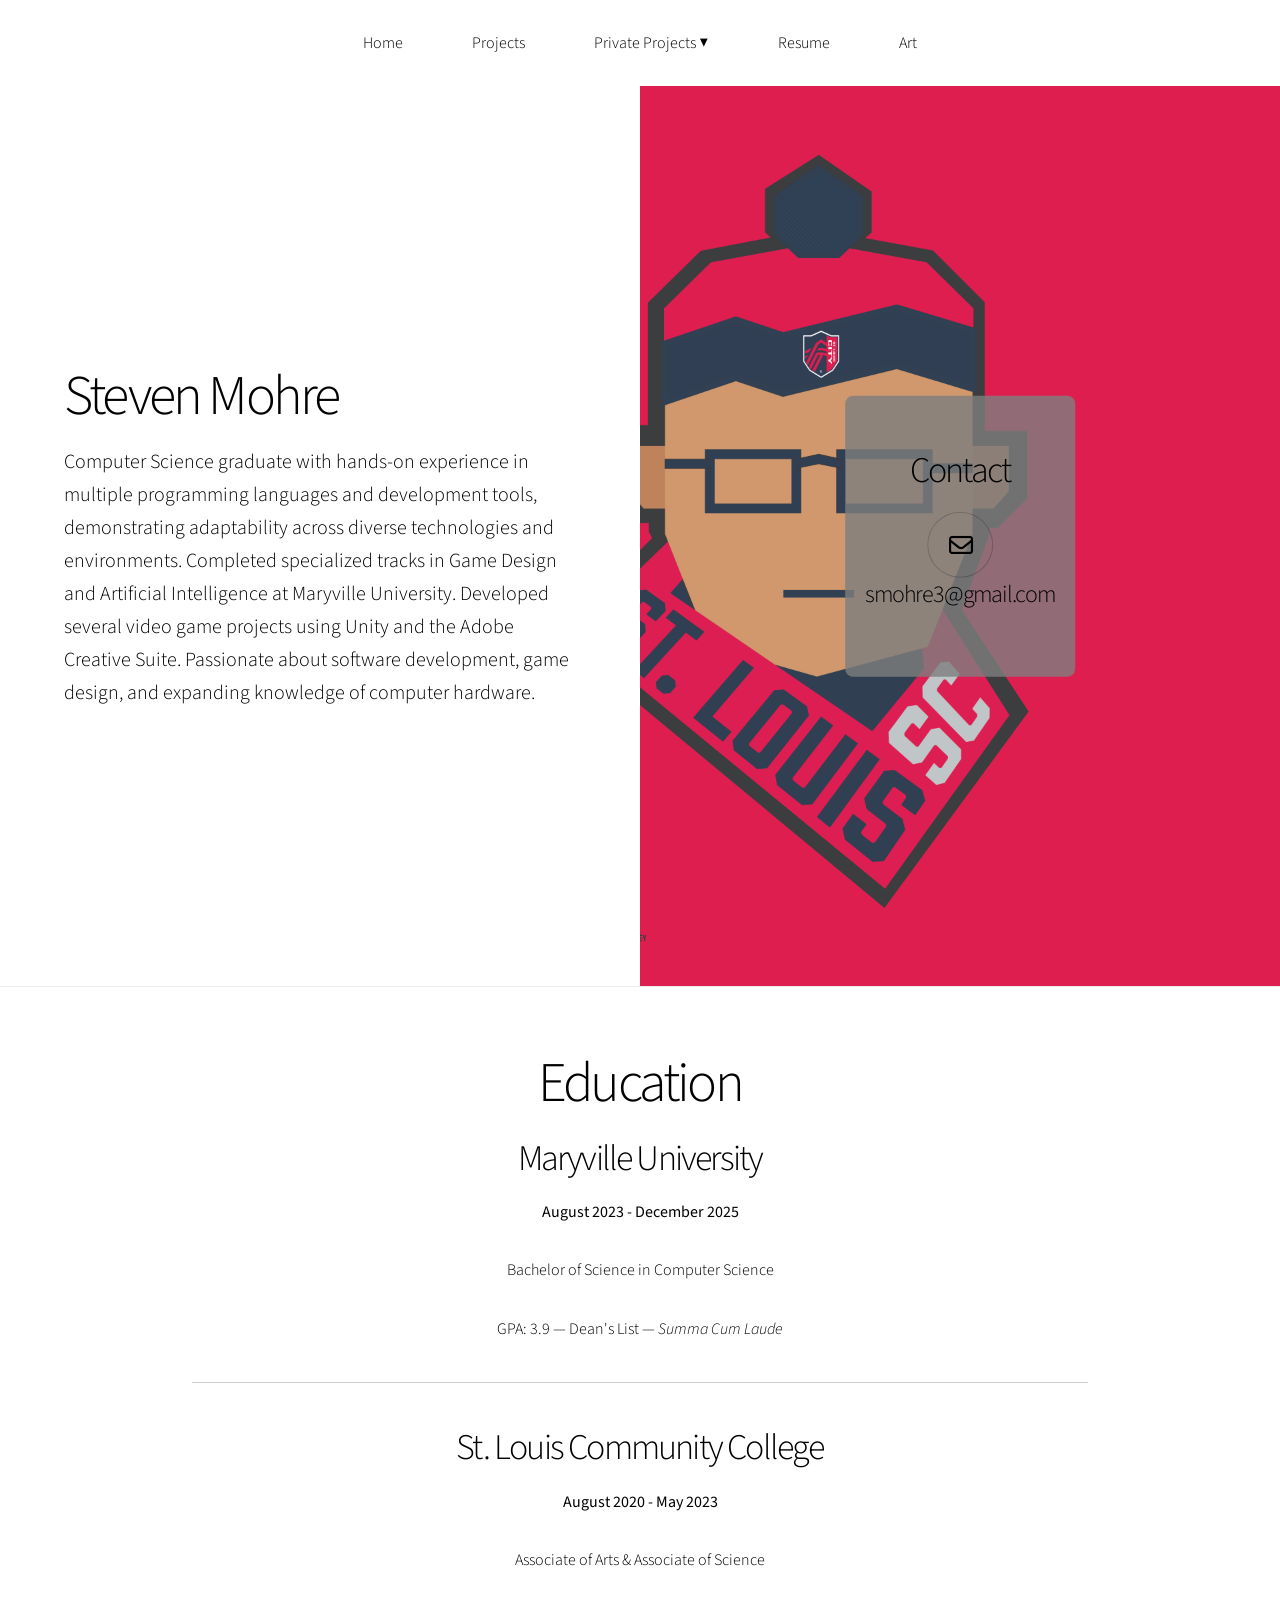
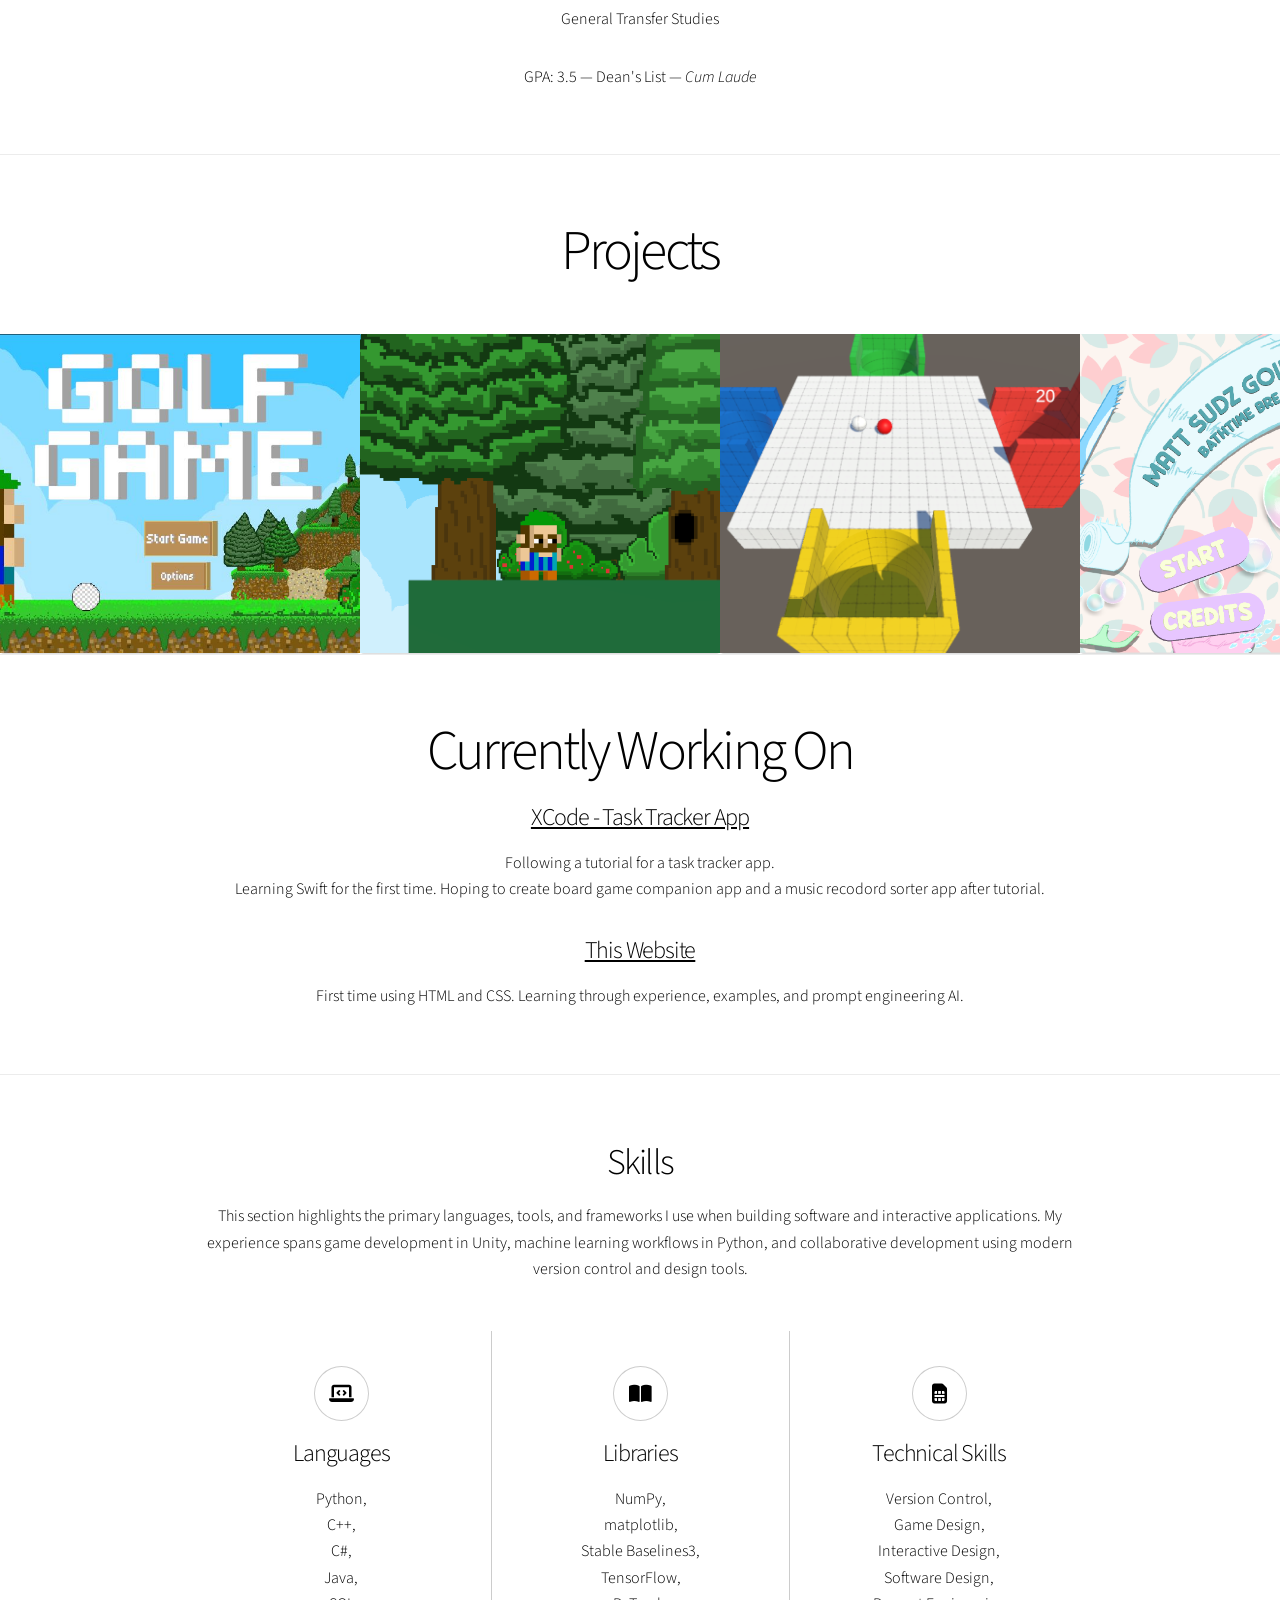
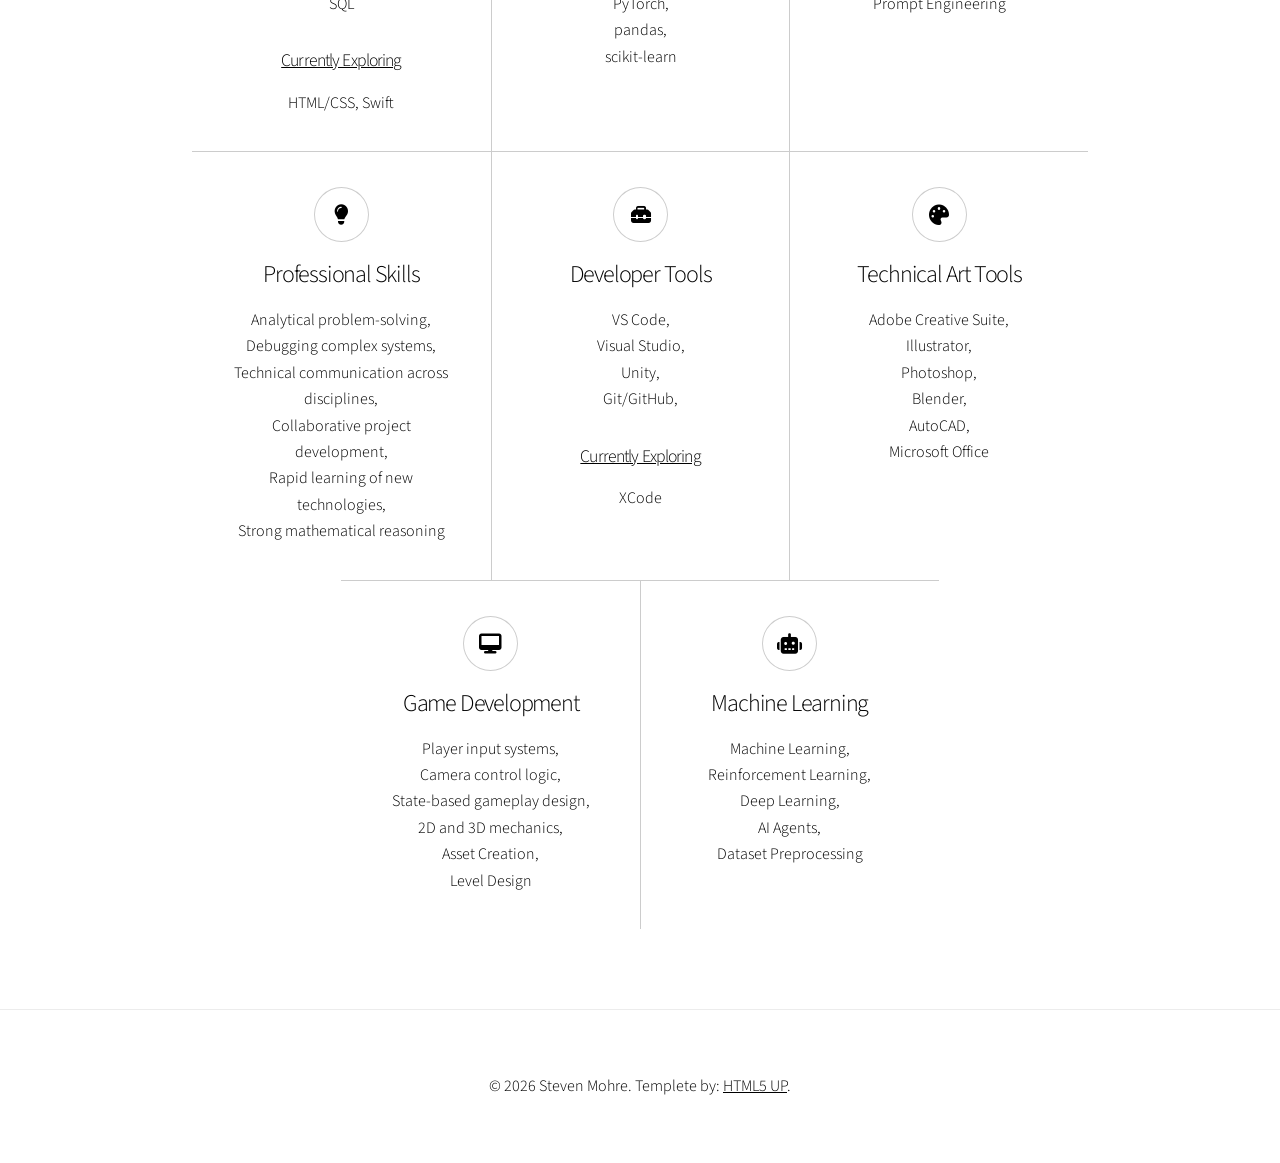
==== index.html @ 4015d308 "Website V0.9 First commit of the website. Additional things to be added before full deployment." ====
<!DOCTYPE HTML>
<!--
	Story by HTML5 UP
	html5up.net | @ajlkn
	Free for personal and commercial use under the CCA 3.0 license (html5up.net/license)
-->
<html>
	<head>
		<title>Steven Portfolio</title>
		<meta charset="utf-8" />
		<meta name="viewport" content="width=device-width, initial-scale=1, user-scalable=no" />
		<link rel="stylesheet" href="assets/css/main.css" />
		<noscript><link rel="stylesheet" href="assets/css/noscript.css" /></noscript>
        <link rel="stylesheet" href="https://cdnjs.cloudflare.com/ajax/libs/font-awesome/6.5.0/css/all.min.css">
	</head>
	
	<header class="nav-container">

		<a class="nav-button" href="index.html">Home</a>

		<a class="nav-button" href="#Projects">Projects</a>

		<div class="dropdown">
			<a class="nav-button dropbtn">Private Projects ▼</a>

			<div class="dropdown-content">
				<a href="discord_bot.html">Discord Bot</a>
				<a href="ai_sorting.html">AI Sorting Game</a>
			</div>
		</div>

		<a class="nav-button" href="resume.html">Resume</a>

		<a class="nav-button" href="art.html">Art</a>

	</header>
		
	<body class="is-preload">
		<!-- Wrapper -->
			<div id="wrapper" class="divided">

				<!-- One -->
					<section class="banner style1 orient-left content-align-left image-position-right fullscreen onload-image-fade-in onload-content-fade-right">
						<div class="content">
							<h1>Steven Mohre</h1>
							<p class="major">Computer Science graduate with hands-on experience in multiple programming languages and development tools, demonstrating adaptability across diverse technologies and environments. Completed specialized tracks in Game Design and Artificial Intelligence at Maryville University. Developed several video game projects using Unity and the Adobe Creative Suite. Passionate about software development, game design, and expanding knowledge of computer hardware.</p>
						</div>
						<div class="image">
							<img src="images/gallery/art/Self_Portrait.jpg" alt="" />
                            <div class="image-text">
							    <h2>Contact</h2>
                                <h3>
                                    <a href="mailto:smohre3@gmail.com" class="icon style2 fa-envelope"><br>smohre3@gmail.com</a>
                                </h3>
                                
						    </div>
						</div>
					</section>

					<!-- Five -->
					<section class="wrapper style1 align-center">
						<div class="inner">
							<h1>Education</h1>

							<div class="school">
								<h2>Maryville University</h2>
								<p><strong>August 2023 - December 2025</strong></p>
								<p>Bachelor of Science in Computer Science</p>
								<p>GPA: 3.9 — Dean's List — <em>Summa Cum Laude</em></p>
							</div>

							<hr>

							<div class="school">
								<h2>St. Louis Community College</h2>
								<p><strong>August 2020 - May 2023</strong></p>
								<p>Associate of Arts & Associate of Science</p>
								<p>General Transfer Studies</p>
								<p>GPA: 3.5 — Dean's List — <em>Cum Laude</em></p>
							</div>
						</div>
					</section>
					<section class="wrapper style1 align-center" id="Projects">
						<!-- Gallery -->
						<div class="wrapper style1 align-center">
							<div class="inner">
								<h1>Projects</h1>
							</div>
						</div>
						<div class="gallery style2 medium lightbox onscroll-fade-in">
							<article>
								<a href="images/gallery/thumbs/Golf_Game_Title.jpg" class="image">
									<img src="images/gallery/thumbs/Golf_Game_Title.jpg" alt="" />
								</a>
								<div class="caption">
									<h3>Unity Golf Game</h3>
									<p>A physics based golf game with platforming mechanics created using Unity, Adobe Photoshop, C#, and Visual Studio Code.</p>
									<ul class="actions fixed">
										<li><a href="https://smore1.itch.io/golf-game" class="button small">Play Game</a></li>
									</ul>
								</div>
							</article>
							<article>
								<a href="images/gallery/fulls/2D3D_Basic.png" class="image">
									<img src="images/gallery/thumbs/2D3D_Basic.png" alt="" />
								</a>
								<div class="caption">
									<h3>Unity 2D/3D Game</h3>
									<p>A coin collecting platformer with a dimensional shift mechanic (similar to Paper Mario) created using Unity, Adobe Photoshop, C#, and Visual Studio Code.</p>
									<ul class="actions fixed">
										<li><a href="https://smore1.itch.io/2d3d" class="button small">Play Game</a></li>
									</ul>
								</div>
							</article>
							<article>
								<a href="images/gallery/fulls/Capstone_01.png" class="image">
									<img src="images/gallery/thumbs/Capstone_01.png" alt="" />
								</a>
								<div class="caption">
									<h3>
										Unity Ball Sorting Game<br>
										Private
									</h3>
									<p>A ball sorting game with a trained AI to sort the balls into the correct bins. Created using Unity, C#, Visual Sudio Code, and MLAgents.</p>
									<ul class="actions fixed">
										<li><a href="ai_sorting.html" class="button small">More Info</a></li>
									</ul>
								</div>
							</article>
							<article>
								<a href="images/gallery/fulls/Game_Jam.png" class="image">
									<img src="images/gallery/thumbs/Game_Jam.png" alt="" />
								</a>
								<div class="caption">
									<h3>Game Jam Auto-Runner</h3>
									<p>Worked with a colligial team to create a game for the MGDC GGJ. Worked with the engineering team to create the menuing and some of the gameplay mechanics code.</p>
									<ul class="actions fixed">
										<li><a href="https://soobly.itch.io/matt-sudz-goin-ham-bathtime-breakout" class="button small">Play Game</a></li>
									</ul>
								</div>
							</article>
							<article>
								<a href="images/gallery/fulls/Office_Defense.png" class="image">
									<img src="images/gallery/thumbs/Office_Defense.png" alt="" />
								</a>
								<div class="caption">
									<h3>Unity Space Invaders Game</h3>
									<p>Worked with a colligial group to create a game for a project management course. Coded the menuing as well as the enemy movement.</p>
									<ul class="actions fixed">
										<li><a href="https://smore1.itch.io/office-defence" class="button small">Play Game</a></li>
									</ul>
								</div>
							</article>
							<article>
								<a href="images/gallery/art/Worlde_Bot_2.png" class="image">
									<img src="images/gallery/art/Worlde_Bot_2.png" alt="" />
								</a>
								<div class="caption">
									<h3>
										Discord Bot<br>
										Private
									</h3>
									<p>Built a multi-command Discord bot using Python and discord.py with automated utilities, moderation features, custom games, and interactive server functionality.</p>
									<ul class="actions fixed">
										<li><a href="discord_bot.html" class="button small">More Info</a></li>
									</ul>
								</div>
							</article>
						</div>
					</section>
					<section class="wrapper style1 align-center">
						<div class="inner">
								<h1>Currently Working On</h1>
								<h3><u>XCode - Task Tracker App</u></h3>
								<p>
								Following a tutorial for a task tracker app.<br>
								Learning Swift for the first time. Hoping to create board game companion app and a music recodord sorter app after tutorial.
								</p>
								<h3><u>This Website</u></h3>
								<p>First time using HTML and CSS. Learning through experience, examples, and prompt engineering AI.</p>
							</div>
					</section>


				<!-- Six -->
					<section class="wrapper style1 align-center">
						<div class="inner">
							<h2>Skills</h2>
							<p>This section highlights the primary languages, tools, and frameworks I use when building software and interactive applications. My experience spans game development in Unity, machine learning workflows in Python, and collaborative development using modern version control and design tools.</p>
							<div class="items style1 medium onscroll-fade-in">
								<section>
									<span class="icon solid style2 major fa-laptop-code"></span>
									<h3>Languages</h3>
									<p>
										Python,<br>
										C++,<br>
										C#,<br>
										Java,<br>
										SQL
									</p>
									<h4><u>Currently Exploring</u></h4>
									<p>HTML/CSS, Swift</p>
								</section>
																<section>
									<span class="icon solid style2 major fa-book-open"></span>
									<h3>Libraries</h3>
									<p>
										NumPy,<br>
										matplotlib,<br>
										Stable Baselines3,<br>
										TensorFlow,<br>
										PyTorch,<br>
										pandas,<br>
										scikit-learn
									</p>
								</section>
								<section>
									<span class="icon solid style2 major fa-sim-card"></span>
									<h3>Technical Skills</h3>
									<p>
										Version Control,<br>
										Game Design,<br>
										Interactive Design,<br>
										Software Design,<br>
										Prompt Engineering
									</p>
								</section>
								<section>
									<span class="icon solid style2 major fa-lightbulb"></span>
									<h3>Professional Skills</h3>
									<p>
										Analytical problem-solving,<br>
										Debugging complex systems,<br>
										Technical communication across disciplines,<br>
										Collaborative project development,<br>
										Rapid learning of new technologies,<br>
										Strong mathematical reasoning
									</p>
								</section>
								<section>
									<span class="icon solid style2 major fa-toolbox"></span>
									<h3>Developer Tools</h3>
									<p>
										VS Code,<br>
										Visual Studio,<br>
										Unity,<br>
										Git/GitHub,<br>
									</p>
									<h4><u>Currently Exploring</u></h4>
									<p>XCode</p>
								</section>
								<section>
									<span class="icon solid style2 major fa-palette"></span>
									<h3>Technical Art Tools</h3>
									<p>
										Adobe Creative Suite,<br>
										Illustrator,<br>
										Photoshop,<br>
										Blender,<br>
										AutoCAD,<br>
										Microsoft Office
									</p>
								</section>
								<section>
									<span class="icon solid style2 major fa-desktop"></span>
									<h3>Game Development</h3>
									<p>
										Player input systems,<br>
										Camera control logic,<br>
										State-based gameplay design,<br>
										2D and 3D mechanics,<br>
										Asset Creation, <br>
										Level Design
									</p>
								</section>
								<section>
									<span class="icon solid style2 major fa-robot"></span>
									<h3>Machine Learning</h3>
									<p>
										Machine Learning,<br>
										Reinforcement Learning,<br>
										Deep Learning,<br>
										AI Agents,<br>
										Dataset Preprocessing
									</p>
								</section>
							</div>
						</div>
					</section>

				<!-- Footer -->
					<footer class="wrapper style1 align-center">
						<div class="inner">
							<p>&copy; 2026 Steven Mohre. Templete by: <a href="https://html5up.net">HTML5 UP</a>.</p>
						</div>
					</footer>

			</div>

		<!-- Scripts -->
			<script src="assets/js/jquery.min.js"></script>
			<script src="assets/js/jquery.scrollex.min.js"></script>
			<script src="assets/js/jquery.scrolly.min.js"></script>
			<script src="assets/js/browser.min.js"></script>
			<script src="assets/js/breakpoints.min.js"></script>
			<script src="assets/js/util.js"></script>
			<script src="assets/js/main.js"></script>

	</body>
</html>
---- assets/css/main.css ----
@import url(fontawesome-all.min.css);
@import url("https://fonts.googleapis.com/css?family=Source+Sans+Pro:300,300i,400,400i");

/*
	Story by HTML5 UP
	html5up.net | @ajlkn
	Free for personal and commercial use under the CCA 3.0 license (html5up.net/license)
*/

html, body, div, span, applet, object,
iframe, h1, h2, h3, h4, h5, h6, p, blockquote,
pre, a, abbr, acronym, address, big, cite,
code, del, dfn, em, img, ins, kbd, q, s, samp,
small, strike, strong, sub, sup, tt, var, b,
u, i, center, dl, dt, dd, ol, ul, li, fieldset,
form, label, legend, table, caption, tbody,
tfoot, thead, tr, th, td, article, aside,
canvas, details, embed, figure, figcaption,
footer, header, hgroup, menu, nav, output, ruby,
section, summary, time, mark, audio, video {
	margin: 0;
	padding: 0;
	border: 0;
	font-size: 100%;
	font: inherit;
	vertical-align: baseline;}

article, aside, details, figcaption, figure,
footer, header, hgroup, menu, nav, section {
	display: block;}

body {
	line-height: 1;
}

ol, ul {
	list-style: none;
}

blockquote, q {
	quotes: none;
}

	blockquote:before, blockquote:after, q:before, q:after {
		content: '';
		content: none;
	}

table {
	border-collapse: collapse;
	border-spacing: 0;
}

body {
	-webkit-text-size-adjust: none;
}

mark {
	background-color: transparent;
	color: inherit;
}

input::-moz-focus-inner {
	border: 0;
	padding: 0;
}

input, select, textarea {
	-moz-appearance: none;
	-webkit-appearance: none;
	-ms-appearance: none;
	appearance: none;
}

/* Basic */

	@-ms-viewport {
		width: device-width;
	}

	body {
		-ms-overflow-style: scrollbar;
	}

	@media screen and (max-width: 480px) {

		html, body {
			min-width: 320px;
		}

	}

	html {
		box-sizing: border-box;
	}

	*, *:before, *:after {
		box-sizing: inherit;
	}

	body {
		background: #ffffff;
	}

		body.is-preload *, body.is-preload *:before, body.is-preload *:after {
			-moz-animation: none !important;
			-webkit-animation: none !important;
			-ms-animation: none !important;
			animation: none !important;
			-moz-transition: none !important;
			-webkit-transition: none !important;
			-ms-transition: none !important;
			transition: none !important;
		}

/* Type */

	html {
		font-size: 18pt;
	}

		@media screen and (max-width: 1680px) {

			html {
				font-size: 14pt;
			}

		}

		@media screen and (max-width: 1280px) {

			html {
				font-size: 12pt;
			}

		}

		@media screen and (max-width: 736px) {

			html {
				font-size: 11pt;
			}

		}

		@media screen and (max-width: 360px) {

			html {
				font-size: 10pt;
			}

		}

	body {
		background-color: #ffffff;
		color: #000000;
	}

	body, input, select, textarea {
		font-family: "Source Sans Pro", Helvetica, sans-serif;
		font-size: 1rem;
		font-weight: 300;
		line-height: 1.65;
	}

	a {
		-moz-transition: color 0.2s ease-in-out;
		-webkit-transition: color 0.2s ease-in-out;
		-ms-transition: color 0.2s ease-in-out;
		transition: color 0.2s ease-in-out;
		text-decoration: underline;
	}

		a:hover {
			text-decoration: none;
		}

	strong, b {
		font-weight: 400;
	}

	em, i {
		font-style: italic;
	}

	p {
		margin: 0 0 2rem 0;
	}

		p.major {
			font-size: 1.25rem;
		}

	h1, h2, h3, h4, h5, h6 {
		font-weight: 300;
		line-height: 1.375;
		letter-spacing: -0.05em;
		margin: 0 0 1rem 0;
	}

		h1 a, h2 a, h3 a, h4 a, h5 a, h6 a {
			color: inherit;
			text-decoration: none;
		}

	h1 {
		font-size: 3.5rem;
		line-height: 1.2;
	}

	h2 {
		font-size: 2.25rem;
	}

	h3 {
		font-size: 1.5rem;
	}

	h4 {
		font-size: 1.1rem;
	}

	h5 {
		font-size: 0.9rem;
	}

	h6 {
		font-size: 0.7rem;
	}

	sub {
		font-size: 0.8rem;
		position: relative;
		top: 0.5rem;
	}

	sup {
		font-size: 0.8rem;
		position: relative;
		top: -0.5rem;
	}

	blockquote {
		border-left: solid 4px;
		font-style: italic;
		margin: 0 0 2rem 0;
		padding: 0.5rem 0 0.5rem 2rem;
	}

	code {
		border-radius: 4px;
		font-family: "Courier New", monospace;
		font-size: 0.9em;
		margin: 0 0.25rem;
		padding: 0.25rem 0.325rem;
	}

	pre {
		-webkit-overflow-scrolling: touch;
		font-family: "Courier New", monospace;
		font-size: 0.9em;
		margin: 0 0 2rem 0;
	}

		pre code {
			display: block;
			line-height: 1.5;
			padding: 0.75rem 1rem;
			overflow-x: auto;
		}

	hr {
		border: 0;
		border-bottom: solid 1px;
		margin: 2.5rem 0;
	}

		hr.major {
			margin: 3.5rem 0;
		}

	.align-left {
		text-align: left;
	}

	.align-center {
		text-align: center;
	}

	.align-right {
		text-align: right;
	}

	@media screen and (max-width: 736px) {

		p.major {
			font-size: 1.1rem;
		}

		h1 {
			font-size: 2.5rem;
		}

		h2 {
			font-size: 2rem;
		}

		h3 {
			font-size: 1.25rem;
		}

		h4 {
			font-size: 1rem;
		}

	}

	input, select, textarea {
		color: #000000;
	}

	a {
		color: #000000;
	}

		a:hover {
			color: #47D3E5;
		}

	strong, b {
		color: #000000;
	}

	h1, h2, h3, h4, h5, h6 {
		color: #000000;
	}

	blockquote {
		border-left-color: rgba(0, 0, 0, 0.2);
	}

	code {
		background: rgba(0, 0, 0, 0.05);
		border-color: rgba(0, 0, 0, 0.2);
	}

	hr {
		border-bottom-color: rgba(0, 0, 0, 0.2);
	}

/* Row */

	.row {
		display: flex;
		flex-wrap: wrap;
		box-sizing: border-box;
		align-items: stretch;
	}

		.row > * {
			box-sizing: border-box;
		}

		.row.gtr-uniform > * > :last-child {
			margin-bottom: 0;
		}

		.row.aln-left {
			justify-content: flex-start;
		}

		.row.aln-center {
			justify-content: center;
		}

		.row.aln-right {
			justify-content: flex-end;
		}

		.row.aln-top {
			align-items: flex-start;
		}

		.row.aln-middle {
			align-items: center;
		}

		.row.aln-bottom {
			align-items: flex-end;
		}

		.row > .imp {
			order: -1;
		}

		.row > .col-1 {
			width: 8.33333%;
		}

		.row > .off-1 {
			margin-left: 8.33333%;
		}

		.row > .col-2 {
			width: 16.66667%;
		}

		.row > .off-2 {
			margin-left: 16.66667%;
		}

		.row > .col-3 {
			width: 25%;
		}

		.row > .off-3 {
			margin-left: 25%;
		}

		.row > .col-4 {
			width: 33.33333%;
		}

		.row > .off-4 {
			margin-left: 33.33333%;
		}

		.row > .col-5 {
			width: 41.66667%;
		}

		.row > .off-5 {
			margin-left: 41.66667%;
		}

		.row > .col-6 {
			width: 50%;
		}

		.row > .off-6 {
			margin-left: 50%;
		}

		.row > .col-7 {
			width: 58.33333%;
		}

		.row > .off-7 {
			margin-left: 58.33333%;
		}

		.row > .col-8 {
			width: 66.66667%;
		}

		.row > .off-8 {
			margin-left: 66.66667%;
		}

		.row > .col-9 {
			width: 75%;
		}

		.row > .off-9 {
			margin-left: 75%;
		}

		.row > .col-10 {
			width: 83.33333%;
		}

		.row > .off-10 {
			margin-left: 83.33333%;
		}

		.row > .col-11 {
			width: 91.66667%;
		}

		.row > .off-11 {
			margin-left: 91.66667%;
		}

		.row > .col-12 {
			width: 100%;
		}

		.row > .off-12 {
			margin-left: 100%;
		}

		.row.gtr-0 {
			margin-top: 0;
			margin-left: 0rem;
		}

			.row.gtr-0 > * {
				padding: 0 0 0 0rem;
			}

			.row.gtr-0.gtr-uniform {
				margin-top: 0rem;
			}

				.row.gtr-0.gtr-uniform > * {
					padding-top: 0rem;
				}

		.row.gtr-25 {
			margin-top: 0;
			margin-left: -0.5rem;
		}

			.row.gtr-25 > * {
				padding: 0 0 0 0.5rem;
			}

			.row.gtr-25.gtr-uniform {
				margin-top: -0.5rem;
			}

				.row.gtr-25.gtr-uniform > * {
					padding-top: 0.5rem;
				}

		.row.gtr-50 {
			margin-top: 0;
			margin-left: -1rem;
		}

			.row.gtr-50 > * {
				padding: 0 0 0 1rem;
			}

			.row.gtr-50.gtr-uniform {
				margin-top: -1rem;
			}

				.row.gtr-50.gtr-uniform > * {
					padding-top: 1rem;
				}

		.row {
			margin-top: 0;
			margin-left: -2rem;
		}

			.row > * {
				padding: 0 0 0 2rem;
			}

			.row.gtr-uniform {
				margin-top: -2rem;
			}

				.row.gtr-uniform > * {
					padding-top: 2rem;
				}

		.row.gtr-150 {
			margin-top: 0;
			margin-left: -3rem;
		}

			.row.gtr-150 > * {
				padding: 0 0 0 3rem;
			}

			.row.gtr-150.gtr-uniform {
				margin-top: -3rem;
			}

				.row.gtr-150.gtr-uniform > * {
					padding-top: 3rem;
				}

		.row.gtr-200 {
			margin-top: 0;
			margin-left: -4rem;
		}

			.row.gtr-200 > * {
				padding: 0 0 0 4rem;
			}

			.row.gtr-200.gtr-uniform {
				margin-top: -4rem;
			}

				.row.gtr-200.gtr-uniform > * {
					padding-top: 4rem;
				}

		@media screen and (max-width: 1680px) {

			.row {
				display: flex;
				flex-wrap: wrap;
				box-sizing: border-box;
				align-items: stretch;
			}

				.row > * {
					box-sizing: border-box;
				}

				.row.gtr-uniform > * > :last-child {
					margin-bottom: 0;
				}

				.row.aln-left {
					justify-content: flex-start;
				}

				.row.aln-center {
					justify-content: center;
				}

				.row.aln-right {
					justify-content: flex-end;
				}

				.row.aln-top {
					align-items: flex-start;
				}

				.row.aln-middle {
					align-items: center;
				}

				.row.aln-bottom {
					align-items: flex-end;
				}

				.row > .imp-xlarge {
					order: -1;
				}

				.row > .col-1-xlarge {
					width: 8.33333%;
				}

				.row > .off-1-xlarge {
					margin-left: 8.33333%;
				}

				.row > .col-2-xlarge {
					width: 16.66667%;
				}

				.row > .off-2-xlarge {
					margin-left: 16.66667%;
				}

				.row > .col-3-xlarge {
					width: 25%;
				}

				.row > .off-3-xlarge {
					margin-left: 25%;
				}

				.row > .col-4-xlarge {
					width: 33.33333%;
				}

				.row > .off-4-xlarge {
					margin-left: 33.33333%;
				}

				.row > .col-5-xlarge {
					width: 41.66667%;
				}

				.row > .off-5-xlarge {
					margin-left: 41.66667%;
				}

				.row > .col-6-xlarge {
					width: 50%;
				}

				.row > .off-6-xlarge {
					margin-left: 50%;
				}

				.row > .col-7-xlarge {
					width: 58.33333%;
				}

				.row > .off-7-xlarge {
					margin-left: 58.33333%;
				}

				.row > .col-8-xlarge {
					width: 66.66667%;
				}

				.row > .off-8-xlarge {
					margin-left: 66.66667%;
				}

				.row > .col-9-xlarge {
					width: 75%;
				}

				.row > .off-9-xlarge {
					margin-left: 75%;
				}

				.row > .col-10-xlarge {
					width: 83.33333%;
				}

				.row > .off-10-xlarge {
					margin-left: 83.33333%;
				}

				.row > .col-11-xlarge {
					width: 91.66667%;
				}

				.row > .off-11-xlarge {
					margin-left: 91.66667%;
				}

				.row > .col-12-xlarge {
					width: 100%;
				}

				.row > .off-12-xlarge {
					margin-left: 100%;
				}

				.row.gtr-0 {
					margin-top: 0;
					margin-left: 0rem;
				}

					.row.gtr-0 > * {
						padding: 0 0 0 0rem;
					}

					.row.gtr-0.gtr-uniform {
						margin-top: 0rem;
					}

						.row.gtr-0.gtr-uniform > * {
							padding-top: 0rem;
						}

				.row.gtr-25 {
					margin-top: 0;
					margin-left: -0.5rem;
				}

					.row.gtr-25 > * {
						padding: 0 0 0 0.5rem;
					}

					.row.gtr-25.gtr-uniform {
						margin-top: -0.5rem;
					}

						.row.gtr-25.gtr-uniform > * {
							padding-top: 0.5rem;
						}

				.row.gtr-50 {
					margin-top: 0;
					margin-left: -1rem;
				}

					.row.gtr-50 > * {
						padding: 0 0 0 1rem;
					}

					.row.gtr-50.gtr-uniform {
						margin-top: -1rem;
					}

						.row.gtr-50.gtr-uniform > * {
							padding-top: 1rem;
						}

				.row {
					margin-top: 0;
					margin-left: -2rem;
				}

					.row > * {
						padding: 0 0 0 2rem;
					}

					.row.gtr-uniform {
						margin-top: -2rem;
					}

						.row.gtr-uniform > * {
							padding-top: 2rem;
						}

				.row.gtr-150 {
					margin-top: 0;
					margin-left: -3rem;
				}

					.row.gtr-150 > * {
						padding: 0 0 0 3rem;
					}

					.row.gtr-150.gtr-uniform {
						margin-top: -3rem;
					}

						.row.gtr-150.gtr-uniform > * {
							padding-top: 3rem;
						}

				.row.gtr-200 {
					margin-top: 0;
					margin-left: -4rem;
				}

					.row.gtr-200 > * {
						padding: 0 0 0 4rem;
					}

					.row.gtr-200.gtr-uniform {
						margin-top: -4rem;
					}

						.row.gtr-200.gtr-uniform > * {
							padding-top: 4rem;
						}

		}

		@media screen and (max-width: 1280px) {

			.row {
				display: flex;
				flex-wrap: wrap;
				box-sizing: border-box;
				align-items: stretch;
			}

				.row > * {
					box-sizing: border-box;
				}

				.row.gtr-uniform > * > :last-child {
					margin-bottom: 0;
				}

				.row.aln-left {
					justify-content: flex-start;
				}

				.row.aln-center {
					justify-content: center;
				}

				.row.aln-right {
					justify-content: flex-end;
				}

				.row.aln-top {
					align-items: flex-start;
				}

				.row.aln-middle {
					align-items: center;
				}

				.row.aln-bottom {
					align-items: flex-end;
				}

				.row > .imp-large {
					order: -1;
				}

				.row > .col-1-large {
					width: 8.33333%;
				}

				.row > .off-1-large {
					margin-left: 8.33333%;
				}

				.row > .col-2-large {
					width: 16.66667%;
				}

				.row > .off-2-large {
					margin-left: 16.66667%;
				}

				.row > .col-3-large {
					width: 25%;
				}

				.row > .off-3-large {
					margin-left: 25%;
				}

				.row > .col-4-large {
					width: 33.33333%;
				}

				.row > .off-4-large {
					margin-left: 33.33333%;
				}

				.row > .col-5-large {
					width: 41.66667%;
				}

				.row > .off-5-large {
					margin-left: 41.66667%;
				}

				.row > .col-6-large {
					width: 50%;
				}

				.row > .off-6-large {
					margin-left: 50%;
				}

				.row > .col-7-large {
					width: 58.33333%;
				}

				.row > .off-7-large {
					margin-left: 58.33333%;
				}

				.row > .col-8-large {
					width: 66.66667%;
				}

				.row > .off-8-large {
					margin-left: 66.66667%;
				}

				.row > .col-9-large {
					width: 75%;
				}

				.row > .off-9-large {
					margin-left: 75%;
				}

				.row > .col-10-large {
					width: 83.33333%;
				}

				.row > .off-10-large {
					margin-left: 83.33333%;
				}

				.row > .col-11-large {
					width: 91.66667%;
				}

				.row > .off-11-large {
					margin-left: 91.66667%;
				}

				.row > .col-12-large {
					width: 100%;
				}

				.row > .off-12-large {
					margin-left: 100%;
				}

				.row.gtr-0 {
					margin-top: 0;
					margin-left: 0rem;
				}

					.row.gtr-0 > * {
						padding: 0 0 0 0rem;
					}

					.row.gtr-0.gtr-uniform {
						margin-top: 0rem;
					}

						.row.gtr-0.gtr-uniform > * {
							padding-top: 0rem;
						}

				.row.gtr-25 {
					margin-top: 0;
					margin-left: -0.5rem;
				}

					.row.gtr-25 > * {
						padding: 0 0 0 0.5rem;
					}

					.row.gtr-25.gtr-uniform {
						margin-top: -0.5rem;
					}

						.row.gtr-25.gtr-uniform > * {
							padding-top: 0.5rem;
						}

				.row.gtr-50 {
					margin-top: 0;
					margin-left: -1rem;
				}

					.row.gtr-50 > * {
						padding: 0 0 0 1rem;
					}

					.row.gtr-50.gtr-uniform {
						margin-top: -1rem;
					}

						.row.gtr-50.gtr-uniform > * {
							padding-top: 1rem;
						}

				.row {
					margin-top: 0;
					margin-left: -2rem;
				}

					.row > * {
						padding: 0 0 0 2rem;
					}

					.row.gtr-uniform {
						margin-top: -2rem;
					}

						.row.gtr-uniform > * {
							padding-top: 2rem;
						}

				.row.gtr-150 {
					margin-top: 0;
					margin-left: -3rem;
				}

					.row.gtr-150 > * {
						padding: 0 0 0 3rem;
					}

					.row.gtr-150.gtr-uniform {
						margin-top: -3rem;
					}

						.row.gtr-150.gtr-uniform > * {
							padding-top: 3rem;
						}

				.row.gtr-200 {
					margin-top: 0;
					margin-left: -4rem;
				}

					.row.gtr-200 > * {
						padding: 0 0 0 4rem;
					}

					.row.gtr-200.gtr-uniform {
						margin-top: -4rem;
					}

						.row.gtr-200.gtr-uniform > * {
							padding-top: 4rem;
						}

		}

		@media screen and (max-width: 980px) {

			.row {
				display: flex;
				flex-wrap: wrap;
				box-sizing: border-box;
				align-items: stretch;
			}

				.row > * {
					box-sizing: border-box;
				}

				.row.gtr-uniform > * > :last-child {
					margin-bottom: 0;
				}

				.row.aln-left {
					justify-content: flex-start;
				}

				.row.aln-center {
					justify-content: center;
				}

				.row.aln-right {
					justify-content: flex-end;
				}

				.row.aln-top {
					align-items: flex-start;
				}

				.row.aln-middle {
					align-items: center;
				}

				.row.aln-bottom {
					align-items: flex-end;
				}

				.row > .imp-medium {
					order: -1;
				}

				.row > .col-1-medium {
					width: 8.33333%;
				}

				.row > .off-1-medium {
					margin-left: 8.33333%;
				}

				.row > .col-2-medium {
					width: 16.66667%;
				}

				.row > .off-2-medium {
					margin-left: 16.66667%;
				}

				.row > .col-3-medium {
					width: 25%;
				}

				.row > .off-3-medium {
					margin-left: 25%;
				}

				.row > .col-4-medium {
					width: 33.33333%;
				}

				.row > .off-4-medium {
					margin-left: 33.33333%;
				}

				.row > .col-5-medium {
					width: 41.66667%;
				}

				.row > .off-5-medium {
					margin-left: 41.66667%;
				}

				.row > .col-6-medium {
					width: 50%;
				}

				.row > .off-6-medium {
					margin-left: 50%;
				}

				.row > .col-7-medium {
					width: 58.33333%;
				}

				.row > .off-7-medium {
					margin-left: 58.33333%;
				}

				.row > .col-8-medium {
					width: 66.66667%;
				}

				.row > .off-8-medium {
					margin-left: 66.66667%;
				}

				.row > .col-9-medium {
					width: 75%;
				}

				.row > .off-9-medium {
					margin-left: 75%;
				}

				.row > .col-10-medium {
					width: 83.33333%;
				}

				.row > .off-10-medium {
					margin-left: 83.33333%;
				}

				.row > .col-11-medium {
					width: 91.66667%;
				}

				.row > .off-11-medium {
					margin-left: 91.66667%;
				}

				.row > .col-12-medium {
					width: 100%;
				}

				.row > .off-12-medium {
					margin-left: 100%;
				}

				.row.gtr-0 {
					margin-top: 0;
					margin-left: 0rem;
				}

					.row.gtr-0 > * {
						padding: 0 0 0 0rem;
					}

					.row.gtr-0.gtr-uniform {
						margin-top: 0rem;
					}

						.row.gtr-0.gtr-uniform > * {
							padding-top: 0rem;
						}

				.row.gtr-25 {
					margin-top: 0;
					margin-left: -0.5rem;
				}

					.row.gtr-25 > * {
						padding: 0 0 0 0.5rem;
					}

					.row.gtr-25.gtr-uniform {
						margin-top: -0.5rem;
					}

						.row.gtr-25.gtr-uniform > * {
							padding-top: 0.5rem;
						}

				.row.gtr-50 {
					margin-top: 0;
					margin-left: -1rem;
				}

					.row.gtr-50 > * {
						padding: 0 0 0 1rem;
					}

					.row.gtr-50.gtr-uniform {
						margin-top: -1rem;
					}

						.row.gtr-50.gtr-uniform > * {
							padding-top: 1rem;
						}

				.row {
					margin-top: 0;
					margin-left: -2rem;
				}

					.row > * {
						padding: 0 0 0 2rem;
					}

					.row.gtr-uniform {
						margin-top: -2rem;
					}

						.row.gtr-uniform > * {
							padding-top: 2rem;
						}

				.row.gtr-150 {
					margin-top: 0;
					margin-left: -3rem;
				}

					.row.gtr-150 > * {
						padding: 0 0 0 3rem;
					}

					.row.gtr-150.gtr-uniform {
						margin-top: -3rem;
					}

						.row.gtr-150.gtr-uniform > * {
							padding-top: 3rem;
						}

				.row.gtr-200 {
					margin-top: 0;
					margin-left: -4rem;
				}

					.row.gtr-200 > * {
						padding: 0 0 0 4rem;
					}

					.row.gtr-200.gtr-uniform {
						margin-top: -4rem;
					}

						.row.gtr-200.gtr-uniform > * {
							padding-top: 4rem;
						}

		}

		@media screen and (max-width: 736px) {

			.row {
				display: flex;
				flex-wrap: wrap;
				box-sizing: border-box;
				align-items: stretch;
			}

				.row > * {
					box-sizing: border-box;
				}

				.row.gtr-uniform > * > :last-child {
					margin-bottom: 0;
				}

				.row.aln-left {
					justify-content: flex-start;
				}

				.row.aln-center {
					justify-content: center;
				}

				.row.aln-right {
					justify-content: flex-end;
				}

				.row.aln-top {
					align-items: flex-start;
				}

				.row.aln-middle {
					align-items: center;
				}

				.row.aln-bottom {
					align-items: flex-end;
				}

				.row > .imp-small {
					order: -1;
				}

				.row > .col-1-small {
					width: 8.33333%;
				}

				.row > .off-1-small {
					margin-left: 8.33333%;
				}

				.row > .col-2-small {
					width: 16.66667%;
				}

				.row > .off-2-small {
					margin-left: 16.66667%;
				}

				.row > .col-3-small {
					width: 25%;
				}

				.row > .off-3-small {
					margin-left: 25%;
				}

				.row > .col-4-small {
					width: 33.33333%;
				}

				.row > .off-4-small {
					margin-left: 33.33333%;
				}

				.row > .col-5-small {
					width: 41.66667%;
				}

				.row > .off-5-small {
					margin-left: 41.66667%;
				}

				.row > .col-6-small {
					width: 50%;
				}

				.row > .off-6-small {
					margin-left: 50%;
				}

				.row > .col-7-small {
					width: 58.33333%;
				}

				.row > .off-7-small {
					margin-left: 58.33333%;
				}

				.row > .col-8-small {
					width: 66.66667%;
				}

				.row > .off-8-small {
					margin-left: 66.66667%;
				}

				.row > .col-9-small {
					width: 75%;
				}

				.row > .off-9-small {
					margin-left: 75%;
				}

				.row > .col-10-small {
					width: 83.33333%;
				}

				.row > .off-10-small {
					margin-left: 83.33333%;
				}

				.row > .col-11-small {
					width: 91.66667%;
				}

				.row > .off-11-small {
					margin-left: 91.66667%;
				}

				.row > .col-12-small {
					width: 100%;
				}

				.row > .off-12-small {
					margin-left: 100%;
				}

				.row.gtr-0 {
					margin-top: 0;
					margin-left: 0rem;
				}

					.row.gtr-0 > * {
						padding: 0 0 0 0rem;
					}

					.row.gtr-0.gtr-uniform {
						margin-top: 0rem;
					}

						.row.gtr-0.gtr-uniform > * {
							padding-top: 0rem;
						}

				.row.gtr-25 {
					margin-top: 0;
					margin-left: -0.5rem;
				}

					.row.gtr-25 > * {
						padding: 0 0 0 0.5rem;
					}

					.row.gtr-25.gtr-uniform {
						margin-top: -0.5rem;
					}

						.row.gtr-25.gtr-uniform > * {
							padding-top: 0.5rem;
						}

				.row.gtr-50 {
					margin-top: 0;
					margin-left: -1rem;
				}

					.row.gtr-50 > * {
						padding: 0 0 0 1rem;
					}

					.row.gtr-50.gtr-uniform {
						margin-top: -1rem;
					}

						.row.gtr-50.gtr-uniform > * {
							padding-top: 1rem;
						}

				.row {
					margin-top: 0;
					margin-left: -2rem;
				}

					.row > * {
						padding: 0 0 0 2rem;
					}

					.row.gtr-uniform {
						margin-top: -2rem;
					}

						.row.gtr-uniform > * {
							padding-top: 2rem;
						}

				.row.gtr-150 {
					margin-top: 0;
					margin-left: -3rem;
				}

					.row.gtr-150 > * {
						padding: 0 0 0 3rem;
					}

					.row.gtr-150.gtr-uniform {
						margin-top: -3rem;
					}

						.row.gtr-150.gtr-uniform > * {
							padding-top: 3rem;
						}

				.row.gtr-200 {
					margin-top: 0;
					margin-left: -4rem;
				}

					.row.gtr-200 > * {
						padding: 0 0 0 4rem;
					}

					.row.gtr-200.gtr-uniform {
						margin-top: -4rem;
					}

						.row.gtr-200.gtr-uniform > * {
							padding-top: 4rem;
						}

		}

		@media screen and (max-width: 480px) {

			.row {
				display: flex;
				flex-wrap: wrap;
				box-sizing: border-box;
				align-items: stretch;
			}

				.row > * {
					box-sizing: border-box;
				}

				.row.gtr-uniform > * > :last-child {
					margin-bottom: 0;
				}

				.row.aln-left {
					justify-content: flex-start;
				}

				.row.aln-center {
					justify-content: center;
				}

				.row.aln-right {
					justify-content: flex-end;
				}

				.row.aln-top {
					align-items: flex-start;
				}

				.row.aln-middle {
					align-items: center;
				}

				.row.aln-bottom {
					align-items: flex-end;
				}

				.row > .imp-xsmall {
					order: -1;
				}

				.row > .col-1-xsmall {
					width: 8.33333%;
				}

				.row > .off-1-xsmall {
					margin-left: 8.33333%;
				}

				.row > .col-2-xsmall {
					width: 16.66667%;
				}

				.row > .off-2-xsmall {
					margin-left: 16.66667%;
				}

				.row > .col-3-xsmall {
					width: 25%;
				}

				.row > .off-3-xsmall {
					margin-left: 25%;
				}

				.row > .col-4-xsmall {
					width: 33.33333%;
				}

				.row > .off-4-xsmall {
					margin-left: 33.33333%;
				}

				.row > .col-5-xsmall {
					width: 41.66667%;
				}

				.row > .off-5-xsmall {
					margin-left: 41.66667%;
				}

				.row > .col-6-xsmall {
					width: 50%;
				}

				.row > .off-6-xsmall {
					margin-left: 50%;
				}

				.row > .col-7-xsmall {
					width: 58.33333%;
				}

				.row > .off-7-xsmall {
					margin-left: 58.33333%;
				}

				.row > .col-8-xsmall {
					width: 66.66667%;
				}

				.row > .off-8-xsmall {
					margin-left: 66.66667%;
				}

				.row > .col-9-xsmall {
					width: 75%;
				}

				.row > .off-9-xsmall {
					margin-left: 75%;
				}

				.row > .col-10-xsmall {
					width: 83.33333%;
				}

				.row > .off-10-xsmall {
					margin-left: 83.33333%;
				}

				.row > .col-11-xsmall {
					width: 91.66667%;
				}

				.row > .off-11-xsmall {
					margin-left: 91.66667%;
				}

				.row > .col-12-xsmall {
					width: 100%;
				}

				.row > .off-12-xsmall {
					margin-left: 100%;
				}

				.row.gtr-0 {
					margin-top: 0;
					margin-left: 0rem;
				}

					.row.gtr-0 > * {
						padding: 0 0 0 0rem;
					}

					.row.gtr-0.gtr-uniform {
						margin-top: 0rem;
					}

						.row.gtr-0.gtr-uniform > * {
							padding-top: 0rem;
						}

				.row.gtr-25 {
					margin-top: 0;
					margin-left: -0.5rem;
				}

					.row.gtr-25 > * {
						padding: 0 0 0 0.5rem;
					}

					.row.gtr-25.gtr-uniform {
						margin-top: -0.5rem;
					}

						.row.gtr-25.gtr-uniform > * {
							padding-top: 0.5rem;
						}

				.row.gtr-50 {
					margin-top: 0;
					margin-left: -1rem;
				}

					.row.gtr-50 > * {
						padding: 0 0 0 1rem;
					}

					.row.gtr-50.gtr-uniform {
						margin-top: -1rem;
					}

						.row.gtr-50.gtr-uniform > * {
							padding-top: 1rem;
						}

				.row {
					margin-top: 0;
					margin-left: -2rem;
				}

					.row > * {
						padding: 0 0 0 2rem;
					}

					.row.gtr-uniform {
						margin-top: -2rem;
					}

						.row.gtr-uniform > * {
							padding-top: 2rem;
						}

				.row.gtr-150 {
					margin-top: 0;
					margin-left: -3rem;
				}

					.row.gtr-150 > * {
						padding: 0 0 0 3rem;
					}

					.row.gtr-150.gtr-uniform {
						margin-top: -3rem;
					}

						.row.gtr-150.gtr-uniform > * {
							padding-top: 3rem;
						}

				.row.gtr-200 {
					margin-top: 0;
					margin-left: -4rem;
				}

					.row.gtr-200 > * {
						padding: 0 0 0 4rem;
					}

					.row.gtr-200.gtr-uniform {
						margin-top: -4rem;
					}

						.row.gtr-200.gtr-uniform > * {
							padding-top: 4rem;
						}

		}

		@media screen and (max-width: 360px) {

			.row {
				display: flex;
				flex-wrap: wrap;
				box-sizing: border-box;
				align-items: stretch;
			}

				.row > * {
					box-sizing: border-box;
				}

				.row.gtr-uniform > * > :last-child {
					margin-bottom: 0;
				}

				.row.aln-left {
					justify-content: flex-start;
				}

				.row.aln-center {
					justify-content: center;
				}

				.row.aln-right {
					justify-content: flex-end;
				}

				.row.aln-top {
					align-items: flex-start;
				}

				.row.aln-middle {
					align-items: center;
				}

				.row.aln-bottom {
					align-items: flex-end;
				}

				.row > .imp-xxsmall {
					order: -1;
				}

				.row > .col-1-xxsmall {
					width: 8.33333%;
				}

				.row > .off-1-xxsmall {
					margin-left: 8.33333%;
				}

				.row > .col-2-xxsmall {
					width: 16.66667%;
				}

				.row > .off-2-xxsmall {
					margin-left: 16.66667%;
				}

				.row > .col-3-xxsmall {
					width: 25%;
				}

				.row > .off-3-xxsmall {
					margin-left: 25%;
				}

				.row > .col-4-xxsmall {
					width: 33.33333%;
				}

				.row > .off-4-xxsmall {
					margin-left: 33.33333%;
				}

				.row > .col-5-xxsmall {
					width: 41.66667%;
				}

				.row > .off-5-xxsmall {
					margin-left: 41.66667%;
				}

				.row > .col-6-xxsmall {
					width: 50%;
				}

				.row > .off-6-xxsmall {
					margin-left: 50%;
				}

				.row > .col-7-xxsmall {
					width: 58.33333%;
				}

				.row > .off-7-xxsmall {
					margin-left: 58.33333%;
				}

				.row > .col-8-xxsmall {
					width: 66.66667%;
				}

				.row > .off-8-xxsmall {
					margin-left: 66.66667%;
				}

				.row > .col-9-xxsmall {
					width: 75%;
				}

				.row > .off-9-xxsmall {
					margin-left: 75%;
				}

				.row > .col-10-xxsmall {
					width: 83.33333%;
				}

				.row > .off-10-xxsmall {
					margin-left: 83.33333%;
				}

				.row > .col-11-xxsmall {
					width: 91.66667%;
				}

				.row > .off-11-xxsmall {
					margin-left: 91.66667%;
				}

				.row > .col-12-xxsmall {
					width: 100%;
				}

				.row > .off-12-xxsmall {
					margin-left: 100%;
				}

				.row.gtr-0 {
					margin-top: 0;
					margin-left: 0rem;
				}

					.row.gtr-0 > * {
						padding: 0 0 0 0rem;
					}

					.row.gtr-0.gtr-uniform {
						margin-top: 0rem;
					}

						.row.gtr-0.gtr-uniform > * {
							padding-top: 0rem;
						}

				.row.gtr-25 {
					margin-top: 0;
					margin-left: -0.5rem;
				}

					.row.gtr-25 > * {
						padding: 0 0 0 0.5rem;
					}

					.row.gtr-25.gtr-uniform {
						margin-top: -0.5rem;
					}

						.row.gtr-25.gtr-uniform > * {
							padding-top: 0.5rem;
						}

				.row.gtr-50 {
					margin-top: 0;
					margin-left: -1rem;
				}

					.row.gtr-50 > * {
						padding: 0 0 0 1rem;
					}

					.row.gtr-50.gtr-uniform {
						margin-top: -1rem;
					}

						.row.gtr-50.gtr-uniform > * {
							padding-top: 1rem;
						}

				.row {
					margin-top: 0;
					margin-left: -2rem;
				}

					.row > * {
						padding: 0 0 0 2rem;
					}

					.row.gtr-uniform {
						margin-top: -2rem;
					}

						.row.gtr-uniform > * {
							padding-top: 2rem;
						}

				.row.gtr-150 {
					margin-top: 0;
					margin-left: -3rem;
				}

					.row.gtr-150 > * {
						padding: 0 0 0 3rem;
					}

					.row.gtr-150.gtr-uniform {
						margin-top: -3rem;
					}

						.row.gtr-150.gtr-uniform > * {
							padding-top: 3rem;
						}

				.row.gtr-200 {
					margin-top: 0;
					margin-left: -4rem;
				}

					.row.gtr-200 > * {
						padding: 0 0 0 4rem;
					}

					.row.gtr-200.gtr-uniform {
						margin-top: -4rem;
					}

						.row.gtr-200.gtr-uniform > * {
							padding-top: 4rem;
						}

		}

/* Box */

	.box {
		border-radius: 4px;
		border: solid 1px;
		margin-bottom: 2rem;
		padding: 1.5rem;
	}

		.box > :last-child,
		.box > :last-child > :last-child,
		.box > :last-child > :last-child > :last-child {
			margin-bottom: 0;
		}

		.box.alt {
			border: 0;
			border-radius: 0;
			padding: 0;
		}

	.box {
		border-color: rgba(0, 0, 0, 0.2);
	}

/* Button */

	input[type="submit"],
	input[type="reset"],
	input[type="button"],
	button,
	.button {
		-moz-appearance: none;
		-webkit-appearance: none;
		-ms-appearance: none;
		appearance: none;
		-moz-transition: background-color 0.2s ease-in-out, box-shadow 0.2s ease-in-out, color 0.2s ease-in-out;
		-webkit-transition: background-color 0.2s ease-in-out, box-shadow 0.2s ease-in-out, color 0.2s ease-in-out;
		-ms-transition: background-color 0.2s ease-in-out, box-shadow 0.2s ease-in-out, color 0.2s ease-in-out;
		transition: background-color 0.2s ease-in-out, box-shadow 0.2s ease-in-out, color 0.2s ease-in-out;
		border: 0;
		cursor: pointer;
		display: inline-block;
		font-weight: 400;
		letter-spacing: 0.125em;
		text-align: center;
		text-decoration: none;
		text-transform: uppercase;
		white-space: nowrap;
		font-size: 0.75rem;
		max-width: 20rem;
		height: 3.75em;
		line-height: 3.75em;
		border-radius: 3.75em;
		padding: 0 2.5em;
		text-overflow: ellipsis;
		overflow: hidden;
	}

		input[type="submit"].icon:before,
		input[type="reset"].icon:before,
		input[type="button"].icon:before,
		button.icon:before,
		.button.icon:before {
			margin-right: 0.5rem;
		}

		input[type="submit"].fit,
		input[type="reset"].fit,
		input[type="button"].fit,
		button.fit,
		.button.fit {
			width: 100%;
		}

		input[type="submit"].small,
		input[type="reset"].small,
		input[type="button"].small,
		button.small,
		.button.small {
			font-size: 0.6rem;
			height: 3.325em;
			line-height: 3.325em;
			border-radius: 3.325em;
			padding: 0 2em;
		}

		input[type="submit"].large,
		input[type="reset"].large,
		input[type="button"].large,
		button.large,
		.button.large {
			font-size: 0.8rem;
			height: 4em;
			line-height: 4em;
			border-radius: 4em;
			padding: 0 3em;
		}

		input[type="submit"].wide,
		input[type="reset"].wide,
		input[type="button"].wide,
		button.wide,
		.button.wide {
			min-width: 14em;
		}

		input[type="submit"].disabled, input[type="submit"]:disabled,
		input[type="reset"].disabled,
		input[type="reset"]:disabled,
		input[type="button"].disabled,
		input[type="button"]:disabled,
		button.disabled,
		button:disabled,
		.button.disabled,
		.button:disabled {
			pointer-events: none;
			opacity: 0.25;
		}

	input[type="submit"],
	input[type="reset"],
	input[type="button"],
	button,
	.button {
		background-color: transparent;
		box-shadow: inset 0 0 0 1px rgba(0, 0, 0, 0.2);
		color: #000000 !important;
	}

		input[type="submit"]:hover,
		input[type="reset"]:hover,
		input[type="button"]:hover,
		button:hover,
		.button:hover {
			box-shadow: inset 0 0 0 1px #47D3E5;
			color: #47D3E5 !important;
		}

		input[type="submit"]:active,
		input[type="reset"]:active,
		input[type="button"]:active,
		button:active,
		.button:active {
			background-color: rgba(71, 211, 229, 0.2);
			box-shadow: inset 0 0 0 1px #47D3E5;
			color: #47D3E5 !important;
		}

		input[type="submit"].primary,
		input[type="reset"].primary,
		input[type="button"].primary,
		button.primary,
		.button.primary {
			background-color: #000000;
			box-shadow: none;
			color: #ffffff !important;
		}

			input[type="submit"].primary:hover,
			input[type="reset"].primary:hover,
			input[type="button"].primary:hover,
			button.primary:hover,
			.button.primary:hover {
				background-color: #47D3E5;
			}

			input[type="submit"].primary:active,
			input[type="reset"].primary:active,
			input[type="button"].primary:active,
			button.primary:active,
			.button.primary:active {
				background-color: #1ebdd1;
			}

/* Form */

	form {
		margin: 0 0 2rem 0;
	}

		form > :last-child {
			margin-bottom: 0;
		}

		form > .fields {
			display: -moz-flex;
			display: -webkit-flex;
			display: -ms-flex;
			display: flex;
			-moz-flex-wrap: wrap;
			-webkit-flex-wrap: wrap;
			-ms-flex-wrap: wrap;
			flex-wrap: wrap;
			width: calc(100% + 3rem);
			margin: -1.5rem 0 2rem -1.5rem;
		}

			form > .fields > .field {
				-moz-flex-grow: 0;
				-webkit-flex-grow: 0;
				-ms-flex-grow: 0;
				flex-grow: 0;
				-moz-flex-shrink: 0;
				-webkit-flex-shrink: 0;
				-ms-flex-shrink: 0;
				flex-shrink: 0;
				padding: 1.5rem 0 0 1.5rem;
				width: calc(100% - 1.5rem);
			}

				form > .fields > .field.half {
					width: calc(50% - 0.75rem);
				}

				form > .fields > .field.third {
					width: calc(100%/3 - 0.5rem);
				}

				form > .fields > .field.quarter {
					width: calc(25% - 0.375rem);
				}

		@media screen and (max-width: 480px) {

			form > .fields {
				width: calc(100% + 3rem);
				margin: -1.5rem 0 2rem -1.5rem;
			}

				form > .fields > .field {
					padding: 1.5rem 0 0 1.5rem;
					width: calc(100% - 1.5rem);
				}

					form > .fields > .field.half {
						width: calc(100% - 1.5rem);
					}

					form > .fields > .field.third {
						width: calc(100% - 1.5rem);
					}

					form > .fields > .field.quarter {
						width: calc(100% - 1.5rem);
					}

		}

	label {
		display: block;
		font-size: 0.9rem;
		font-weight: 400;
		margin: 0 0 1rem 0;
	}

	input[type="text"],
	input[type="password"],
	input[type="email"],
	input[type="tel"],
	input[type="search"],
	input[type="url"],
	select,
	textarea {
		-moz-appearance: none;
		-webkit-appearance: none;
		-ms-appearance: none;
		appearance: none;
		background-color: transparent;
		border-radius: 4px;
		border: none;
		border: solid 1px;
		color: inherit;
		display: block;
		outline: 0;
		padding: 0 0.825rem;
		text-decoration: none;
		width: 100%;
	}

		input[type="text"]:invalid,
		input[type="password"]:invalid,
		input[type="email"]:invalid,
		input[type="tel"]:invalid,
		input[type="search"]:invalid,
		input[type="url"]:invalid,
		select:invalid,
		textarea:invalid {
			box-shadow: none;
		}

	select {
		background-size: 1.25rem;
		background-repeat: no-repeat;
		background-position: calc(100% - 1rem) center;
		height: 2.75rem;
		padding-right: 2.75rem;
		text-overflow: ellipsis;
	}

		select:focus::-ms-value {
			background-color: transparent;
		}

		select::-ms-expand {
			display: none;
		}

	input[type="text"],
	input[type="password"],
	input[type="email"],
	input[type="tel"],
	input[type="search"],
	input[type="url"],
	select {
		height: 2.75rem;
	}

	textarea {
		padding: 0.75rem 1rem;
	}

	input[type="checkbox"],
	input[type="radio"] {
		-moz-appearance: none;
		-webkit-appearance: none;
		-ms-appearance: none;
		appearance: none;
		display: block;
		float: left;
		margin-right: -2rem;
		opacity: 0;
		width: 1rem;
		z-index: -1;
	}

		input[type="checkbox"] + label,
		input[type="radio"] + label {
			text-decoration: none;
			-moz-user-select: none;
			-webkit-user-select: none;
			-ms-user-select: none;
			user-select: none;
			cursor: pointer;
			display: inline-block;
			font-size: 1rem;
			font-weight: 300;
			padding-left: 2.4rem;
			padding-right: 0.75rem;
			position: relative;
			margin-bottom: 0;
		}

			input[type="checkbox"] + label:before,
			input[type="radio"] + label:before {
				-moz-osx-font-smoothing: grayscale;
				-webkit-font-smoothing: antialiased;
				display: inline-block;
				font-style: normal;
				font-variant: normal;
				text-rendering: auto;
				line-height: 1;
				text-transform: none !important;
				font-family: 'Font Awesome 5 Free';
				font-weight: 900;
			}

			input[type="checkbox"] + label:before,
			input[type="radio"] + label:before {
				border-radius: 4px;
				border: solid 1px;
				content: '';
				display: inline-block;
				font-size: 0.8rem;
				height: 1.65rem;
				left: 0;
				line-height: 1.65rem;
				position: absolute;
				text-align: center;
				top: 0;
				width: 1.65rem;
			}

		input[type="checkbox"]:checked + label:before,
		input[type="radio"]:checked + label:before {
			content: '\f00c';
		}

	input[type="checkbox"] + label:before {
		border-radius: 4px;
	}

	input[type="radio"] + label:before {
		border-radius: 100%;
	}

	::-webkit-input-placeholder {
		opacity: 1.0;
	}

	:-moz-placeholder {
		opacity: 1.0;
	}

	::-moz-placeholder {
		opacity: 1.0;
	}

	:-ms-input-placeholder {
		opacity: 1.0;
	}

	label {
		color: #000000;
	}

	input[type="text"],
	input[type="password"],
	input[type="email"],
	input[type="tel"],
	input[type="search"],
	input[type="url"],
	select,
	textarea {
		border-color: rgba(0, 0, 0, 0.2);
	}

		input[type="text"]:focus,
		input[type="password"]:focus,
		input[type="email"]:focus,
		input[type="tel"]:focus,
		input[type="search"]:focus,
		input[type="url"]:focus,
		select:focus,
		textarea:focus {
			border-color: #47D3E5;
			box-shadow: 0 0 0 1px #47D3E5;
		}

	select {
		background-image: url("data:image/svg+xml;charset=utf8,%3Csvg xmlns='http://www.w3.org/2000/svg' width='40' height='40' preserveAspectRatio='none' viewBox='0 0 40 40'%3E%3Cpath d='M9.4,12.3l10.4,10.4l10.4-10.4c0.2-0.2,0.5-0.4,0.9-0.4c0.3,0,0.6,0.1,0.9,0.4l3.3,3.3c0.2,0.2,0.4,0.5,0.4,0.9 c0,0.4-0.1,0.6-0.4,0.9L20.7,31.9c-0.2,0.2-0.5,0.4-0.9,0.4c-0.3,0-0.6-0.1-0.9-0.4L4.3,17.3c-0.2-0.2-0.4-0.5-0.4-0.9 c0-0.4,0.1-0.6,0.4-0.9l3.3-3.3c0.2-0.2,0.5-0.4,0.9-0.4S9.1,12.1,9.4,12.3z' fill='rgba(0, 0, 0, 0.2)' /%3E%3C/svg%3E");
	}

		select option {
			color: #000000;
			background: #ffffff;
		}

	input[type="checkbox"] + label,
	input[type="radio"] + label {
		color: #000000;
	}

		input[type="checkbox"] + label:before,
		input[type="radio"] + label:before {
			border-color: rgba(0, 0, 0, 0.2);
		}

	input[type="checkbox"]:checked + label:before,
	input[type="radio"]:checked + label:before {
		background-color: #000000;
		border-color: #000000;
		color: #ffffff;
	}

	input[type="checkbox"]:focus + label:before,
	input[type="radio"]:focus + label:before {
		border-color: #47D3E5;
		box-shadow: 0 0 0 1px #47D3E5;
	}

	::-webkit-input-placeholder {
		color: rgba(0, 0, 0, 0.75) !important;
	}

	:-moz-placeholder {
		color: rgba(0, 0, 0, 0.75) !important;
	}

	::-moz-placeholder {
		color: rgba(0, 0, 0, 0.75) !important;
	}

	:-ms-input-placeholder {
		color: rgba(0, 0, 0, 0.75) !important;
	}

/* Icon */

	.icon {
		text-decoration: none;
		border-bottom: none;
		position: relative;
		text-align: center;
	}

		.icon:before {
			-moz-osx-font-smoothing: grayscale;
			-webkit-font-smoothing: antialiased;
			display: inline-block;
			font-style: normal;
			font-variant: normal;
			text-rendering: auto;
			line-height: 1;
			text-transform: none !important;
			font-family: 'Font Awesome 5 Free';
			font-weight: 400;
		}

		.icon > .label {
			display: none;
		}

		.icon:before {
			line-height: inherit;
		}

		.icon.solid:before {
			font-weight: 900;
		}

		.icon.brands:before {
			font-family: 'Font Awesome 5 Brands';
		}

		.icon.style2:before {
			border-radius: 2.75em;
			display: inline-block;
			height: 2.75em;
			line-height: 2.75em;
			width: 2.75em;
		}

		.icon.major {
			display: block;
			margin: 0 0 1rem 0;
		}

			.icon.major:before {
				font-size: 1.25rem;
			}

	a.icon.style2:before {
		-moz-transition: background-color 0.2s ease-in-out, box-shadow 0.2s ease-in-out, color 0.2s ease-in-out;
		-webkit-transition: background-color 0.2s ease-in-out, box-shadow 0.2s ease-in-out, color 0.2s ease-in-out;
		-ms-transition: background-color 0.2s ease-in-out, box-shadow 0.2s ease-in-out, color 0.2s ease-in-out;
		transition: background-color 0.2s ease-in-out, box-shadow 0.2s ease-in-out, color 0.2s ease-in-out;
	}

	.icon.style2:before {
		box-shadow: inset 0 0 0 1px rgba(0, 0, 0, 0.2);
	}

	a.icon.style2:hover:before {
		box-shadow: inset 0 0 0 1px #47D3E5;
		color: #47D3E5;
	}

	a.icon.style2:active:before {
		background-color: rgba(71, 211, 229, 0.1);
		box-shadow: inset 0 0 0 1px #47D3E5;
		color: #47D3E5;
	}

/* Image */

	.image {
		border: 0;
		border-radius: 4px;
		display: inline-block;
		position: relative;
	}

		.image img {
			display: block;
			border-radius: 4px;
		}

		.image.left, .image.right {
			width: 40%;
			max-width: 10rem;
		}

			.image.left img, .image.right img {
				width: 100%;
			}

		.image.left {
			float: left;
			margin: 0 1.5rem 1rem 0;
			top: 0.25rem;
		}

		.image.right {
			float: right;
			margin: 0 0 1rem 1.5rem;
			top: 0.25rem;
		}

		.image.fit {
			display: block;
			margin: 0 0 2rem 0;
			width: 100%;
		}

			.image.fit img {
				width: 100%;
			}

		.image.main {
			display: block;
			margin: 0 0 3rem 0;
			width: 100%;
		}

			.image.main img {
				width: 100%;
			}

	/* I added */
	.image-text {
    position: absolute;
    top: 50%;
    left: 50%;
    transform: translate(-50%, -50%); /* perfect center */
    
    color: white;
    text-align: center;
	}

	.image-text {
    background: rgba(127, 127, 127, 0.801);
    padding: 50px 20px;
    border-radius: 8px;
	}

	.school {
    margin-bottom: 2rem;
	}

	.dropdown {
    position: relative;
    display: inline-block;
}

.nav-container {
    display: flex;
    justify-content: center;
    align-items: center;
    gap: 25px; /* equal spacing between buttons */
    padding: 20px;
}

.portfolio-gallery {
    display: flex;
    flex-direction: column;
    gap: 0rem;
    padding: 3rem;
}

.portfolio-gallery-row {
    display: grid;
    gap: 0rem;
	justify-items: center;
}

.portfolio-gallery img {
    width: 150px;
    max-width: 100%;
    height: 200px;
    max-height: 100%;
    object-fit: contain;
}

.portfolio-gallery img:hover {
    transform: scale(1.1);
}


/* overlay popup */

.portfolio-overlay {
    position: fixed;

    top: 0;
    left: 0;

    width: 100%;
    height: 100%;

    background: rgba(0,0,0,0.9);

    display: none;

    /* center content perfectly */
    display: none;
    align-items: center;
    justify-content: center;
}

.portfolio-overlay.active {
    display: flex;
}


/* clickable background */

.portfolio-overlay-bg {
    position: absolute;

    width: 100%;
    height: 100%;

    top: 0;
    left: 0;
	z-index: 2;
}


/* centered popup container */

.portfolio-overlay-content {
    position: relative;

    max-width: 95vw;
    max-height: 90vh;

    text-align: center;
	z-index: 1;
}


/* popup image sizing */

.portfolio-overlay img {
	width: 500px;
	height: 500px;
    /*max-width: 95vw;
    max-height: 85vh;*/

    object-fit: contain;
}


/* popup text */

.portfolio-overlay h3,
.portfolio-overlay p {
    color: white;
}


/* close button */

.portfolio-close {
    position: absolute;

    top: -40px;
    right: -40px;

    font-size: 40px;

    color: white;

    text-decoration: none;
}





/* ALL NAV BUTTONS */
.nav-button {
    font-size: 16px;
    padding: 10px 22px;
    border: none;
    border-radius: 6px;
    text-decoration: none;
    color: rgb(0, 0, 0);
    background: transparent;
    transition: 0.3s;
}

/* hover effect */
.nav-button:hover {
    background: rgb(0, 0, 0);
    color: rgb(255, 255, 255);
}

/* dropdown container */
.dropdown {
    position: relative;
}

/* dropdown menu */
.dropdown-content {
    display: none;
    position: absolute;
    top: 120%;
    left: 50%;
    transform: translateX(-50%);
    background: #222;
    min-width: 220px;
    border-radius: 6px;
    overflow: hidden;
    z-index: 9999;
}

/* dropdown links */
.dropdown-content a {
    display: block;
    padding: 12px;
    text-decoration: none;
    color: white;
    border-bottom: 1px solid #444;
}

/* remove last border */
.dropdown-content a:last-child {
    border-bottom: none;
}

/* dropdown hover behavior */
.dropdown:hover .dropdown-content {
    display: block;
}

/* dropdown hover style */
.dropdown-content a:hover {
    background: #444;
}
	

/* List */

	ol {
		list-style: decimal;
		margin: 0 0 2rem 0;
		padding-left: 1.25rem;
	}

		ol li {
			padding-left: 0.25rem;
		}

	ul {
		list-style: disc;
		margin: 0 0 2rem 0;
		padding-left: 1rem;
	}

		ul li {
			padding-left: 0.5rem;
		}

		ul.alt {
			list-style: none;
			padding-left: 0;
		}

			ul.alt li {
				border-top: solid 1px;
				padding: 0.5rem 0;
			}

				ul.alt li:first-child {
					border-top: 0;
					padding-top: 0;
				}

	dl {
		margin: 0 0 2rem 0;
	}

		dl dt {
			display: block;
			font-weight: 400;
			margin: 0 0 1rem 0;
		}

		dl dd {
			margin-left: 2rem;
		}

		dl.style2 dt {
			width: 25%;
			float: left;
		}

		dl.style2 dd {
			width: 70%;
			float: left;
		}

		dl.style2:after {
			content: '';
			display: block;
			clear: both;
		}

	ul.alt li {
		border-top-color: rgba(0, 0, 0, 0.2);
	}

/* Actions */

	ul.actions {
		display: -moz-flex;
		display: -webkit-flex;
		display: -ms-flex;
		display: flex;
		cursor: default;
		list-style: none;
		margin-left: -1rem;
		padding-left: 0;
	}

		ul.actions li {
			padding: 0 0 0 1rem;
			vertical-align: middle;
		}

		ul.actions.special {
			-moz-justify-content: center;
			-webkit-justify-content: center;
			-ms-justify-content: center;
			justify-content: center;
			width: 100%;
			margin-left: 0;
		}

			ul.actions.special li:first-child {
				padding-left: 0;
			}

		ul.actions.stacked {
			-moz-flex-direction: column;
			-webkit-flex-direction: column;
			-ms-flex-direction: column;
			flex-direction: column;
			margin-left: 0;
		}

			ul.actions.stacked li {
				padding: 1.3rem 0 0 0;
			}

				ul.actions.stacked li:first-child {
					padding-top: 0;
				}

		ul.actions.fit {
			width: calc(100% + 1rem);
		}

			ul.actions.fit li {
				-moz-flex-grow: 1;
				-webkit-flex-grow: 1;
				-ms-flex-grow: 1;
				flex-grow: 1;
				-moz-flex-shrink: 1;
				-webkit-flex-shrink: 1;
				-ms-flex-shrink: 1;
				flex-shrink: 1;
				width: 100%;
			}

				ul.actions.fit li > * {
					width: 100%;
				}

			ul.actions.fit.stacked {
				width: 100%;
			}

		@media screen and (max-width: 480px) {

			ul.actions:not(.fixed) {
				-moz-flex-direction: column;
				-webkit-flex-direction: column;
				-ms-flex-direction: column;
				flex-direction: column;
				margin-left: 0;
				width: 100% !important;
			}

				ul.actions:not(.fixed) li {
					-moz-flex-grow: 1;
					-webkit-flex-grow: 1;
					-ms-flex-grow: 1;
					flex-grow: 1;
					-moz-flex-shrink: 1;
					-webkit-flex-shrink: 1;
					-ms-flex-shrink: 1;
					flex-shrink: 1;
					padding: 1rem 0 0 0;
					text-align: center;
					width: 100%;
				}

					ul.actions:not(.fixed) li > * {
						width: 100%;
					}

					ul.actions:not(.fixed) li:first-child {
						padding-top: 0;
					}

					ul.actions:not(.fixed) li input[type="submit"],
					ul.actions:not(.fixed) li input[type="reset"],
					ul.actions:not(.fixed) li input[type="button"],
					ul.actions:not(.fixed) li button,
					ul.actions:not(.fixed) li .button {
						width: 100%;
					}

						ul.actions:not(.fixed) li input[type="submit"].icon:before,
						ul.actions:not(.fixed) li input[type="reset"].icon:before,
						ul.actions:not(.fixed) li input[type="button"].icon:before,
						ul.actions:not(.fixed) li button.icon:before,
						ul.actions:not(.fixed) li .button.icon:before {
							margin-left: -0.5rem;
						}

		}

/* Icons */

	ul.icons {
		cursor: default;
		list-style: none;
		padding-left: 0;
	}

		ul.icons li {
			display: inline-block;
			padding: 0 0.75rem 0 0;
		}

			ul.icons li:last-child {
				padding-right: 0;
			}

/* Section/Article */

	section.special, article.special {
		text-align: center;
	}

	header p {
		position: relative;
		margin: -0.65rem 0 1.5rem 0;
		font-style: italic;
	}

	header h1 + p {
		font-size: 1.375rem;
	}

	header h2 + p {
		font-size: 1.25rem;
	}

	header h3 + p {
		font-size: 1.1rem;
	}

	header h4 + p,
	header h5 + p,
	header h6 + p {
		font-size: 0.9rem;
	}

	header p {
		color: rgba(0, 0, 0, 0.75);
	}

/* Table */

	.table-wrapper {
		-webkit-overflow-scrolling: touch;
		margin: 0 0 2rem 0;
		overflow-x: auto;
	}

		.table-wrapper > table {
			margin-bottom: 0;
		}

	table {
		margin: 0 0 2rem 0;
		width: 100%;
	}

		table tbody tr {
			border: solid 1px;
			border-left: 0;
			border-right: 0;
		}

		table td {
			padding: 0.75rem 0.75rem;
		}

		table th {
			font-size: 0.9rem;
			font-weight: 400;
			padding: 0 0.75rem 0.75rem 0.75rem;
			text-align: left;
		}

		table thead {
			border-bottom: solid 2px;
		}

		table tfoot {
			border-top: solid 2px;
		}

		table.alt {
			border-collapse: separate;
		}

			table.alt tbody tr td {
				border: solid 1px;
				border-left-width: 0;
				border-top-width: 0;
			}

				table.alt tbody tr td:first-child {
					border-left-width: 1px;
				}

			table.alt tbody tr:first-child td {
				border-top-width: 1px;
			}

			table.alt thead {
				border-bottom: 0;
			}

			table.alt tfoot {
				border-top: 0;
			}

		table.fixed {
			table-layout: fixed;
		}

	table tbody tr {
		border-color: rgba(0, 0, 0, 0.2);
	}

		table tbody tr:nth-child(2n + 1) {
			background-color: rgba(0, 0, 0, 0.05);
		}

		table tbody tr.alt {
			background-color: rgba(0, 0, 0, 0.05) !important;
		}

	table th {
		color: #000000;
	}

	table thead {
		border-bottom-color: rgba(0, 0, 0, 0.2);
	}

	table tfoot {
		border-top-color: rgba(0, 0, 0, 0.2);
	}

	table.alt tbody tr td {
		border-color: rgba(0, 0, 0, 0.2);
	}

	table.uniform tbody tr:nth-child(2n + 1) {
		background-color: transparent;
	}

/* Banner (transitions) */

	.banner.onload-content-fade-up .content {
		-moz-transition: opacity 0.75s ease-in-out, -moz-transform 0.75s ease-in-out;
		-webkit-transition: opacity 0.75s ease-in-out, -webkit-transform 0.75s ease-in-out;
		-ms-transition: opacity 0.75s ease-in-out, -ms-transform 0.75s ease-in-out;
		transition: opacity 0.75s ease-in-out, transform 0.75s ease-in-out;
	}

	body.is-preload .banner.onload-content-fade-up .content {
		-moz-transform: translateY(1rem);
		-webkit-transform: translateY(1rem);
		-ms-transform: translateY(1rem);
		transform: translateY(1rem);
		opacity: 0;
	}

	.banner.onload-content-fade-down .content {
		-moz-transition: opacity 0.75s ease-in-out, -moz-transform 0.75s ease-in-out;
		-webkit-transition: opacity 0.75s ease-in-out, -webkit-transform 0.75s ease-in-out;
		-ms-transition: opacity 0.75s ease-in-out, -ms-transform 0.75s ease-in-out;
		transition: opacity 0.75s ease-in-out, transform 0.75s ease-in-out;
	}

	body.is-preload .banner.onload-content-fade-down .content {
		-moz-transform: translateY(-1rem);
		-webkit-transform: translateY(-1rem);
		-ms-transform: translateY(-1rem);
		transform: translateY(-1rem);
		opacity: 0;
	}

	.banner.onload-content-fade-left .content {
		-moz-transition: opacity 0.75s ease-in-out, -moz-transform 0.75s ease-in-out;
		-webkit-transition: opacity 0.75s ease-in-out, -webkit-transform 0.75s ease-in-out;
		-ms-transition: opacity 0.75s ease-in-out, -ms-transform 0.75s ease-in-out;
		transition: opacity 0.75s ease-in-out, transform 0.75s ease-in-out;
	}

	body.is-preload .banner.onload-content-fade-left .content {
		-moz-transform: translateX(1rem);
		-webkit-transform: translateX(1rem);
		-ms-transform: translateX(1rem);
		transform: translateX(1rem);
		opacity: 0;
	}

	.banner.onload-content-fade-right .content {
		-moz-transition: opacity 0.75s ease-in-out, -moz-transform 0.75s ease-in-out;
		-webkit-transition: opacity 0.75s ease-in-out, -webkit-transform 0.75s ease-in-out;
		-ms-transition: opacity 0.75s ease-in-out, -ms-transform 0.75s ease-in-out;
		transition: opacity 0.75s ease-in-out, transform 0.75s ease-in-out;
	}

	body.is-preload .banner.onload-content-fade-right .content {
		-moz-transform: translateX(-1rem);
		-webkit-transform: translateX(-1rem);
		-ms-transform: translateX(-1rem);
		transform: translateX(-1rem);
		opacity: 0;
	}

	.banner.onload-content-fade-in .content {
		-moz-transition: opacity 0.75s ease-in-out;
		-webkit-transition: opacity 0.75s ease-in-out;
		-ms-transition: opacity 0.75s ease-in-out;
		transition: opacity 0.75s ease-in-out;
	}

	body.is-preload .banner.onload-content-fade-in .content {
		opacity: 0;
	}

	.banner.onload-image-fade-up .image {
		-moz-transition: opacity 0.75s ease-in-out, -moz-transform 0.75s ease-in-out;
		-webkit-transition: opacity 0.75s ease-in-out, -webkit-transform 0.75s ease-in-out;
		-ms-transition: opacity 0.75s ease-in-out, -ms-transform 0.75s ease-in-out;
		transition: opacity 0.75s ease-in-out, transform 0.75s ease-in-out;
	}

		.banner.onload-image-fade-up .image img {
			-moz-transition: opacity 0.75s ease-in-out;
			-webkit-transition: opacity 0.75s ease-in-out;
			-ms-transition: opacity 0.75s ease-in-out;
			transition: opacity 0.75s ease-in-out;
			-moz-transition-delay: 0.5625s;
			-webkit-transition-delay: 0.5625s;
			-ms-transition-delay: 0.5625s;
			transition-delay: 0.5625s;
		}

	body.is-preload .banner.onload-image-fade-up .image {
		-moz-transform: translateY(1rem);
		-webkit-transform: translateY(1rem);
		-ms-transform: translateY(1rem);
		transform: translateY(1rem);
		opacity: 0;
	}

		body.is-preload .banner.onload-image-fade-up .image img {
			opacity: 0;
		}

	.banner.onload-image-fade-down .image {
		-moz-transition: opacity 0.75s ease-in-out, -moz-transform 0.75s ease-in-out;
		-webkit-transition: opacity 0.75s ease-in-out, -webkit-transform 0.75s ease-in-out;
		-ms-transition: opacity 0.75s ease-in-out, -ms-transform 0.75s ease-in-out;
		transition: opacity 0.75s ease-in-out, transform 0.75s ease-in-out;
	}

		.banner.onload-image-fade-down .image img {
			-moz-transition: opacity 0.75s ease-in-out;
			-webkit-transition: opacity 0.75s ease-in-out;
			-ms-transition: opacity 0.75s ease-in-out;
			transition: opacity 0.75s ease-in-out;
			-moz-transition-delay: 0.5625s;
			-webkit-transition-delay: 0.5625s;
			-ms-transition-delay: 0.5625s;
			transition-delay: 0.5625s;
		}

	body.is-preload .banner.onload-image-fade-down .image {
		-moz-transform: translateY(-1rem);
		-webkit-transform: translateY(-1rem);
		-ms-transform: translateY(-1rem);
		transform: translateY(-1rem);
		opacity: 0;
	}

		body.is-preload .banner.onload-image-fade-down .image img {
			opacity: 0;
		}

	.banner.onload-image-fade-left .image {
		-moz-transition: opacity 0.75s ease-in-out, -moz-transform 0.75s ease-in-out;
		-webkit-transition: opacity 0.75s ease-in-out, -webkit-transform 0.75s ease-in-out;
		-ms-transition: opacity 0.75s ease-in-out, -ms-transform 0.75s ease-in-out;
		transition: opacity 0.75s ease-in-out, transform 0.75s ease-in-out;
	}

		.banner.onload-image-fade-left .image img {
			-moz-transition: opacity 0.75s ease-in-out;
			-webkit-transition: opacity 0.75s ease-in-out;
			-ms-transition: opacity 0.75s ease-in-out;
			transition: opacity 0.75s ease-in-out;
			-moz-transition-delay: 0.5625s;
			-webkit-transition-delay: 0.5625s;
			-ms-transition-delay: 0.5625s;
			transition-delay: 0.5625s;
		}

	body.is-preload .banner.onload-image-fade-left .image {
		-moz-transform: translateX(1rem);
		-webkit-transform: translateX(1rem);
		-ms-transform: translateX(1rem);
		transform: translateX(1rem);
		opacity: 0;
	}

		body.is-preload .banner.onload-image-fade-left .image img {
			opacity: 0;
		}

	.banner.onload-image-fade-right .image {
		-moz-transition: opacity 0.75s ease-in-out, -moz-transform 0.75s ease-in-out;
		-webkit-transition: opacity 0.75s ease-in-out, -webkit-transform 0.75s ease-in-out;
		-ms-transition: opacity 0.75s ease-in-out, -ms-transform 0.75s ease-in-out;
		transition: opacity 0.75s ease-in-out, transform 0.75s ease-in-out;
	}

		.banner.onload-image-fade-right .image img {
			-moz-transition: opacity 0.75s ease-in-out;
			-webkit-transition: opacity 0.75s ease-in-out;
			-ms-transition: opacity 0.75s ease-in-out;
			transition: opacity 0.75s ease-in-out;
			-moz-transition-delay: 0.5625s;
			-webkit-transition-delay: 0.5625s;
			-ms-transition-delay: 0.5625s;
			transition-delay: 0.5625s;
		}

	body.is-preload .banner.onload-image-fade-right .image {
		-moz-transform: translateX(-1rem);
		-webkit-transform: translateX(-1rem);
		-ms-transform: translateX(-1rem);
		transform: translateX(-1rem);
		opacity: 0;
	}

		body.is-preload .banner.onload-image-fade-right .image img {
			opacity: 0;
		}

	.banner.onload-image-fade-in .image img {
		-moz-transition: opacity 0.75s ease-in-out;
		-webkit-transition: opacity 0.75s ease-in-out;
		-ms-transition: opacity 0.75s ease-in-out;
		transition: opacity 0.75s ease-in-out;
	}

	body.is-preload .banner.onload-image-fade-in .image img {
		opacity: 0;
	}

	.banner.onscroll-content-fade-up .content {
		-moz-transition: opacity 0.75s ease-in-out, -moz-transform 0.75s ease-in-out;
		-webkit-transition: opacity 0.75s ease-in-out, -webkit-transform 0.75s ease-in-out;
		-ms-transition: opacity 0.75s ease-in-out, -ms-transform 0.75s ease-in-out;
		transition: opacity 0.75s ease-in-out, transform 0.75s ease-in-out;
	}

	.banner.onscroll-content-fade-up.is-inactive .content {
		-moz-transform: translateY(1rem);
		-webkit-transform: translateY(1rem);
		-ms-transform: translateY(1rem);
		transform: translateY(1rem);
		opacity: 0;
	}

	.banner.onscroll-content-fade-down .content {
		-moz-transition: opacity 0.75s ease-in-out, -moz-transform 0.75s ease-in-out;
		-webkit-transition: opacity 0.75s ease-in-out, -webkit-transform 0.75s ease-in-out;
		-ms-transition: opacity 0.75s ease-in-out, -ms-transform 0.75s ease-in-out;
		transition: opacity 0.75s ease-in-out, transform 0.75s ease-in-out;
	}

	.banner.onscroll-content-fade-down.is-inactive .content {
		-moz-transform: translateY(-1rem);
		-webkit-transform: translateY(-1rem);
		-ms-transform: translateY(-1rem);
		transform: translateY(-1rem);
		opacity: 0;
	}

	.banner.onscroll-content-fade-left .content {
		-moz-transition: opacity 0.75s ease-in-out, -moz-transform 0.75s ease-in-out;
		-webkit-transition: opacity 0.75s ease-in-out, -webkit-transform 0.75s ease-in-out;
		-ms-transition: opacity 0.75s ease-in-out, -ms-transform 0.75s ease-in-out;
		transition: opacity 0.75s ease-in-out, transform 0.75s ease-in-out;
	}

	.banner.onscroll-content-fade-left.is-inactive .content {
		-moz-transform: translateX(1rem);
		-webkit-transform: translateX(1rem);
		-ms-transform: translateX(1rem);
		transform: translateX(1rem);
		opacity: 0;
	}

	.banner.onscroll-content-fade-right .content {
		-moz-transition: opacity 0.75s ease-in-out, -moz-transform 0.75s ease-in-out;
		-webkit-transition: opacity 0.75s ease-in-out, -webkit-transform 0.75s ease-in-out;
		-ms-transition: opacity 0.75s ease-in-out, -ms-transform 0.75s ease-in-out;
		transition: opacity 0.75s ease-in-out, transform 0.75s ease-in-out;
	}

	.banner.onscroll-content-fade-right.is-inactive .content {
		-moz-transform: translateX(-1rem);
		-webkit-transform: translateX(-1rem);
		-ms-transform: translateX(-1rem);
		transform: translateX(-1rem);
		opacity: 0;
	}

	.banner.onscroll-content-fade-in .content {
		-moz-transition: opacity 0.75s ease-in-out;
		-webkit-transition: opacity 0.75s ease-in-out;
		-ms-transition: opacity 0.75s ease-in-out;
		transition: opacity 0.75s ease-in-out;
	}

	.banner.onscroll-content-fade-in.is-inactive .content {
		opacity: 0;
	}

	.banner.onscroll-image-fade-up .image {
		-moz-transition: opacity 0.75s ease-in-out, -moz-transform 0.75s ease-in-out;
		-webkit-transition: opacity 0.75s ease-in-out, -webkit-transform 0.75s ease-in-out;
		-ms-transition: opacity 0.75s ease-in-out, -ms-transform 0.75s ease-in-out;
		transition: opacity 0.75s ease-in-out, transform 0.75s ease-in-out;
	}

		.banner.onscroll-image-fade-up .image img {
			-moz-transition: opacity 0.75s ease-in-out;
			-webkit-transition: opacity 0.75s ease-in-out;
			-ms-transition: opacity 0.75s ease-in-out;
			transition: opacity 0.75s ease-in-out;
			-moz-transition-delay: 0.5625s;
			-webkit-transition-delay: 0.5625s;
			-ms-transition-delay: 0.5625s;
			transition-delay: 0.5625s;
		}

	.banner.onscroll-image-fade-up.is-inactive .image {
		-moz-transform: translateY(1rem);
		-webkit-transform: translateY(1rem);
		-ms-transform: translateY(1rem);
		transform: translateY(1rem);
		opacity: 0;
	}

		.banner.onscroll-image-fade-up.is-inactive .image img {
			opacity: 0;
		}

	.banner.onscroll-image-fade-down .image {
		-moz-transition: opacity 0.75s ease-in-out, -moz-transform 0.75s ease-in-out;
		-webkit-transition: opacity 0.75s ease-in-out, -webkit-transform 0.75s ease-in-out;
		-ms-transition: opacity 0.75s ease-in-out, -ms-transform 0.75s ease-in-out;
		transition: opacity 0.75s ease-in-out, transform 0.75s ease-in-out;
	}

		.banner.onscroll-image-fade-down .image img {
			-moz-transition: opacity 0.75s ease-in-out;
			-webkit-transition: opacity 0.75s ease-in-out;
			-ms-transition: opacity 0.75s ease-in-out;
			transition: opacity 0.75s ease-in-out;
			-moz-transition-delay: 0.5625s;
			-webkit-transition-delay: 0.5625s;
			-ms-transition-delay: 0.5625s;
			transition-delay: 0.5625s;
		}

	.banner.onscroll-image-fade-down.is-inactive .image {
		-moz-transform: translateY(-1rem);
		-webkit-transform: translateY(-1rem);
		-ms-transform: translateY(-1rem);
		transform: translateY(-1rem);
		opacity: 0;
	}

		.banner.onscroll-image-fade-down.is-inactive .image img {
			opacity: 0;
		}

	.banner.onscroll-image-fade-left .image {
		-moz-transition: opacity 0.75s ease-in-out, -moz-transform 0.75s ease-in-out;
		-webkit-transition: opacity 0.75s ease-in-out, -webkit-transform 0.75s ease-in-out;
		-ms-transition: opacity 0.75s ease-in-out, -ms-transform 0.75s ease-in-out;
		transition: opacity 0.75s ease-in-out, transform 0.75s ease-in-out;
	}

		.banner.onscroll-image-fade-left .image img {
			-moz-transition: opacity 0.75s ease-in-out;
			-webkit-transition: opacity 0.75s ease-in-out;
			-ms-transition: opacity 0.75s ease-in-out;
			transition: opacity 0.75s ease-in-out;
			-moz-transition-delay: 0.5625s;
			-webkit-transition-delay: 0.5625s;
			-ms-transition-delay: 0.5625s;
			transition-delay: 0.5625s;
		}

	.banner.onscroll-image-fade-left.is-inactive .image {
		-moz-transform: translateX(1rem);
		-webkit-transform: translateX(1rem);
		-ms-transform: translateX(1rem);
		transform: translateX(1rem);
		opacity: 0;
	}

		.banner.onscroll-image-fade-left.is-inactive .image img {
			opacity: 0;
		}

	.banner.onscroll-image-fade-right .image {
		-moz-transition: opacity 0.75s ease-in-out, -moz-transform 0.75s ease-in-out;
		-webkit-transition: opacity 0.75s ease-in-out, -webkit-transform 0.75s ease-in-out;
		-ms-transition: opacity 0.75s ease-in-out, -ms-transform 0.75s ease-in-out;
		transition: opacity 0.75s ease-in-out, transform 0.75s ease-in-out;
	}

		.banner.onscroll-image-fade-right .image img {
			-moz-transition: opacity 0.75s ease-in-out;
			-webkit-transition: opacity 0.75s ease-in-out;
			-ms-transition: opacity 0.75s ease-in-out;
			transition: opacity 0.75s ease-in-out;
			-moz-transition-delay: 0.5625s;
			-webkit-transition-delay: 0.5625s;
			-ms-transition-delay: 0.5625s;
			transition-delay: 0.5625s;
		}

	.banner.onscroll-image-fade-right.is-inactive .image {
		-moz-transform: translateX(-1rem);
		-webkit-transform: translateX(-1rem);
		-ms-transform: translateX(-1rem);
		transform: translateX(-1rem);
		opacity: 0;
	}

		.banner.onscroll-image-fade-right.is-inactive .image img {
			opacity: 0;
		}

	.banner.onscroll-image-fade-in .image img {
		-moz-transition: opacity 0.75s ease-in-out;
		-webkit-transition: opacity 0.75s ease-in-out;
		-ms-transition: opacity 0.75s ease-in-out;
		transition: opacity 0.75s ease-in-out;
	}

	.banner.onscroll-image-fade-in.is-inactive .image img {
		opacity: 0;
	}

/* Banner (style1) */

	.banner.style1 {
		-moz-align-items: -moz-stretch;
		-webkit-align-items: -webkit-stretch;
		-ms-align-items: -ms-stretch;
		align-items: stretch;
		display: -moz-flex;
		display: -webkit-flex;
		display: -ms-flex;
		display: flex;
		-moz-flex-direction: row;
		-webkit-flex-direction: row;
		-ms-flex-direction: row;
		flex-direction: row;
		-moz-justify-content: -moz-flex-end;
		-webkit-justify-content: -webkit-flex-end;
		-ms-justify-content: -ms-flex-end;
		justify-content: flex-end;
		position: relative;
		text-align: left;
		overflow-x: hidden;
	}

		.banner.style1 .content {
			padding: 7rem 7rem 5rem 7rem ;
			-moz-align-self: center;
			-webkit-align-self: center;
			-ms-align-self: center;
			align-self: center;
			-moz-flex-grow: 1;
			-webkit-flex-grow: 1;
			-ms-flex-grow: 1;
			flex-grow: 1;
			-moz-flex-shrink: 1;
			-webkit-flex-shrink: 1;
			-ms-flex-shrink: 1;
			flex-shrink: 1;
			width: 50%;
			max-width: 48rem;
			margin: 0 auto;
		}

		.banner.style1 .image {
			-moz-flex-grow: 0;
			-webkit-flex-grow: 0;
			-ms-flex-grow: 0;
			flex-grow: 0;
			-moz-flex-shrink: 0;
			-webkit-flex-shrink: 0;
			-ms-flex-shrink: 0;
			flex-shrink: 0;
			border-radius: 0;
			width: 50%;
		}

			.banner.style1 .image img {
				-moz-object-fit: cover;
				-webkit-object-fit: cover;
				-ms-object-fit: cover;
				object-fit: cover;
				-moz-object-position: center;
				-webkit-object-position: center;
				-ms-object-position: center;
				object-position: center;
				display: block;
				position: absolute;
				top: 0;
				left: 0;
				width: 100%;
				height: 100%;
				border-radius: 0;
			}

		@media screen and (max-width: 1680px) {

			.banner.style1 .content {
				padding: 5rem 5rem 3rem 5rem ;
			}

		}

		@media screen and (max-width: 1280px) {

			.banner.style1 .content {
				padding: 4rem 4rem 2rem 4rem ;
			}

		}

		@media screen and (max-width: 980px) {

			.banner.style1 .content {
				padding: 3.75rem 3rem 1.75rem 3rem ;
			}

		}

		@media screen and (max-width: 736px) {

			.banner.style1 .content {
				padding: 2.5rem 2rem 0.5rem 2rem ;
			}

		}

		@media screen and (orientation: portrait) {

			.banner.style1 {
				-moz-flex-direction: column-reverse;
				-webkit-flex-direction: column-reverse;
				-ms-flex-direction: column-reverse;
				flex-direction: column-reverse;
				text-align: center;
			}

				.banner.style1 .content {
					display: -moz-flex;
					display: -webkit-flex;
					display: -ms-flex;
					display: flex;
					-moz-flex-direction: column;
					-webkit-flex-direction: column;
					-ms-flex-direction: column;
					flex-direction: column;
					-moz-justify-content: center;
					-webkit-justify-content: center;
					-ms-justify-content: center;
					justify-content: center;
					width: 100%;
					max-width: 100%;
				}

				.banner.style1 .image {
					width: 100%;
					max-width: 100%;
					height: 45vh;
				}

		}

		.banner.style1.fullscreen {
			min-height: 100vh;
		}

			@media screen and (orientation: portrait) {

				.banner.style1.fullscreen .content {
					min-height: 50vh;
				}

				.banner.style1.fullscreen .image {
					height: 50vh;
				}

			}

		.banner.style1.orient-right {
			-moz-flex-direction: row-reverse;
			-webkit-flex-direction: row-reverse;
			-ms-flex-direction: row-reverse;
			flex-direction: row-reverse;
		}

			@media screen and (orientation: portrait) {

				.banner.style1.orient-right {
					-moz-flex-direction: column-reverse;
					-webkit-flex-direction: column-reverse;
					-ms-flex-direction: column-reverse;
					flex-direction: column-reverse;
				}

			}

		.banner.style1.content-align-center {
			text-align: center;
		}

		.banner.style1.content-align-right {
			text-align: right;
		}

			@media screen and (orientation: portrait) {

				.banner.style1.content-align-right {
					text-align: center;
				}

			}

		.banner.style1.image-position-left .image img {
			-moz-object-position: left;
			-webkit-object-position: left;
			-ms-object-position: left;
			object-position: left;
		}

		.banner.style1.image-position-right .image img {
			-moz-object-position: right;
			-webkit-object-position: right;
			-ms-object-position: right;
			object-position: right;
		}

/* Banner (style2) */

	.banner.style2 {
		padding: 5.25rem 5.25rem 3.25rem 5.25rem ;
		-moz-align-items: center;
		-webkit-align-items: center;
		-ms-align-items: center;
		align-items: center;
		display: -moz-flex;
		display: -webkit-flex;
		display: -ms-flex;
		display: flex;
		-moz-justify-content: center;
		-webkit-justify-content: center;
		-ms-justify-content: center;
		justify-content: center;
		background-color: inherit;
		position: relative;
		text-align: center;
		overflow-x: hidden;
	}

		.banner.style2 .content {
			padding: 5.25rem 5.25rem 3.25rem 5.25rem ;
			position: relative;
			width: 40rem;
			max-width: 100%;
			background-color: inherit;
			border-radius: 0.5rem;
			margin-bottom: 2rem;
			z-index: 1;
		}

		.banner.style2 .image {
			-moz-flex-grow: 0;
			-webkit-flex-grow: 0;
			-ms-flex-grow: 0;
			flex-grow: 0;
			-moz-flex-shrink: 0;
			-webkit-flex-shrink: 0;
			-ms-flex-shrink: 0;
			flex-shrink: 0;
			position: absolute;
			width: 100%;
			height: 100%;
			top: 0;
			left: 0;
			border-radius: 0;
		}

			.banner.style2 .image img {
				-moz-object-fit: cover;
				-webkit-object-fit: cover;
				-ms-object-fit: cover;
				object-fit: cover;
				-moz-object-position: center;
				-webkit-object-position: center;
				-ms-object-position: center;
				object-position: center;
				display: block;
				position: absolute;
				top: 0;
				left: 0;
				width: 100%;
				height: 100%;
				border-radius: 0;
			}

		@media screen and (max-width: 1680px) {

			.banner.style2 {
				padding: 3.75rem 3.75rem 1.75rem 3.75rem ;
			}

				.banner.style2 .content {
					padding: 3.75rem 3.75rem 1.75rem 3.75rem ;
				}

		}

		@media screen and (max-width: 1280px) {

			.banner.style2 {
				padding: 4rem 3rem 2rem 3rem ;
			}

				.banner.style2 .content {
					padding: 4rem 3rem 2rem 3rem ;
				}

		}

		@media screen and (max-width: 980px) {

			.banner.style2 {
				padding: 3rem 3rem 1rem 3rem ;
			}

				.banner.style2 .content {
					padding: 3.75rem 2.25rem 1.75rem 2.25rem ;
				}

		}

		@media screen and (max-width: 736px) {

			.banner.style2 {
				padding: 2rem 2rem 0.1rem 2rem ;
			}

				.banner.style2 .content {
					padding: 2.5rem 1.5rem 0.5rem 1.5rem ;
				}

		}

		.banner.style2.fullscreen {
			min-height: 100vh;
		}

		.banner.style2.orient-left {
			-moz-justify-content: -moz-flex-start;
			-webkit-justify-content: -webkit-flex-start;
			-ms-justify-content: -ms-flex-start;
			justify-content: flex-start;
			padding-left: 0;
		}

			.banner.style2.orient-left .content {
				border-top-left-radius: 0;
				border-bottom-left-radius: 0;
			}

		.banner.style2.orient-right {
			-moz-justify-content: -moz-flex-end;
			-webkit-justify-content: -webkit-flex-end;
			-ms-justify-content: -ms-flex-end;
			justify-content: flex-end;
			padding-right: 0;
		}

			.banner.style2.orient-right .content {
				border-top-right-radius: 0;
				border-bottom-right-radius: 0;
			}

		.banner.style2.content-align-left {
			text-align: left;
		}

		.banner.style2.content-align-right {
			text-align: right;
		}

		.banner.style2.image-position-left .image img {
			-moz-object-position: left;
			-webkit-object-position: left;
			-ms-object-position: left;
			object-position: left;
		}

		.banner.style2.image-position-right .image img {
			-moz-object-position: right;
			-webkit-object-position: right;
			-ms-object-position: right;
			object-position: right;
		}

/* Banner (style3) */

	.banner.style3 {
		padding: 7rem 7rem 5rem 7rem ;
		-moz-align-items: center;
		-webkit-align-items: center;
		-ms-align-items: center;
		align-items: center;
		display: -moz-flex;
		display: -webkit-flex;
		display: -ms-flex;
		display: flex;
		-moz-flex-direction: row-reverse;
		-webkit-flex-direction: row-reverse;
		-ms-flex-direction: row-reverse;
		flex-direction: row-reverse;
		-moz-justify-content: center;
		-webkit-justify-content: center;
		-ms-justify-content: center;
		justify-content: center;
		position: relative;
		text-align: left;
		overflow-x: hidden;
	}

		.banner.style3 .content {
			width: 31.5rem;
			max-width: 100%;
		}

		.banner.style3 .image {
			-moz-flex-grow: 0;
			-webkit-flex-grow: 0;
			-ms-flex-grow: 0;
			flex-grow: 0;
			-moz-flex-shrink: 0;
			-webkit-flex-shrink: 0;
			-ms-flex-shrink: 0;
			flex-shrink: 0;
			width: 21rem;
			height: 21rem;
			border-radius: 100%;
			margin: 0 3.5rem 2rem 0;
		}

			.banner.style3 .image img {
				-moz-object-fit: cover;
				-webkit-object-fit: cover;
				-ms-object-fit: cover;
				object-fit: cover;
				-moz-object-position: center;
				-webkit-object-position: center;
				-ms-object-position: center;
				object-position: center;
				display: block;
				width: 100%;
				height: 100%;
				border-radius: 100%;
			}

		@media screen and (max-width: 1680px) {

			.banner.style3 {
				padding: 5rem 5rem 3rem 5rem ;
			}

		}

		@media screen and (max-width: 1280px) {

			.banner.style3 {
				padding: 4rem 4rem 2rem 4rem ;
			}

		}

		@media screen and (max-width: 980px) {

			.banner.style3 {
				padding: 3.75rem 3rem 1.75rem 3rem ;
			}

				.banner.style3 .image {
					width: 18.375rem;
					height: 18.375rem;
				}

		}

		@media screen and (max-width: 736px) {

			.banner.style3 {
				padding: 2.5rem 2rem 0.5rem 2rem ;
				-moz-align-items: -moz-flex-start;
				-webkit-align-items: -webkit-flex-start;
				-ms-align-items: -ms-flex-start;
				align-items: flex-start;
			}

				.banner.style3 .image {
					width: 15.75rem;
					height: 15.75rem;
					margin: 0 2rem 2rem 0;
				}

		}

		@media screen and (orientation: portrait) {

			.banner.style3 {
				-moz-align-items: center;
				-webkit-align-items: center;
				-ms-align-items: center;
				align-items: center;
				-moz-flex-direction: column-reverse;
				-webkit-flex-direction: column-reverse;
				-ms-flex-direction: column-reverse;
				flex-direction: column-reverse;
				text-align: center;
			}

				.banner.style3 .content {
					width: 34rem;
					max-width: 100%;
				}

				.banner.style3 .image {
					margin-right: 0;
				}

		}

		.banner.style3.fullscreen {
			min-height: 100vh;
		}

		.banner.style3.orient-left {
			-moz-flex-direction: row;
			-webkit-flex-direction: row;
			-ms-flex-direction: row;
			flex-direction: row;
		}

			.banner.style3.orient-left .image {
				margin: 0 0 2rem 3.5rem;
			}

			@media screen and (max-width: 736px) {

				.banner.style3.orient-left .image {
					margin: 0 0 2rem 2rem;
				}

			}

			@media screen and (orientation: portrait) {

				.banner.style3.orient-left {
					-moz-flex-direction: column-reverse;
					-webkit-flex-direction: column-reverse;
					-ms-flex-direction: column-reverse;
					flex-direction: column-reverse;
				}

					.banner.style3.orient-left .image {
						margin-left: 0;
					}

			}

		.banner.style3.content-align-center {
			text-align: center;
		}

		.banner.style3.content-align-right {
			text-align: right;
		}

		.banner.style3.image-position-left .image img {
			-moz-object-position: left;
			-webkit-object-position: left;
			-ms-object-position: left;
			object-position: left;
		}

		.banner.style3.image-position-right .image img {
			-moz-object-position: right;
			-webkit-object-position: right;
			-ms-object-position: right;
			object-position: right;
		}

/* Banner (style4) */

	.banner.style4 {
		padding: 7rem 7rem 5rem 7rem ;
		-moz-align-items: center;
		-webkit-align-items: center;
		-ms-align-items: center;
		align-items: center;
		display: -moz-flex;
		display: -webkit-flex;
		display: -ms-flex;
		display: flex;
		-moz-flex-direction: row-reverse;
		-webkit-flex-direction: row-reverse;
		-ms-flex-direction: row-reverse;
		flex-direction: row-reverse;
		-moz-justify-content: center;
		-webkit-justify-content: center;
		-ms-justify-content: center;
		justify-content: center;
		position: relative;
		text-align: left;
		overflow-x: hidden;
	}

		.banner.style4 .content {
			width: 31.5rem;
			max-width: 100%;
		}

		.banner.style4 .image {
			-moz-flex-grow: 0;
			-webkit-flex-grow: 0;
			-ms-flex-grow: 0;
			flex-grow: 0;
			-moz-flex-shrink: 0;
			-webkit-flex-shrink: 0;
			-ms-flex-shrink: 0;
			flex-shrink: 0;
			border-radius: 0;
			border: solid 1px;
			width: 13rem;
			height: 23.11111rem;
			margin-top: 2.5rem;
			margin-bottom: 5rem;
			margin-right: 3.5rem;
		}

			.banner.style4 .image img {
				-moz-object-fit: cover;
				-webkit-object-fit: cover;
				-ms-object-fit: cover;
				object-fit: cover;
				-moz-object-position: center;
				-webkit-object-position: center;
				-ms-object-position: center;
				object-position: center;
				display: block;
				width: 100%;
				height: 100%;
				border-radius: 0;
			}

			.banner.style4 .image:before {
				content: '';
				display: block;
				background-position: center;
				background-repeat: no-repeat;
				border: solid 1px;
				border-bottom: 0;
			}

			.banner.style4 .image:after {
				content: '';
				display: block;
				background-position: center;
				background-repeat: no-repeat;
				border: solid 1px;
				border-top: 0;
			}

			.banner.style4 .image:before {
				height: 2.5rem;
				background-size: 64px 32px;
				margin-top: -2.5rem;
				border-radius: 1rem 1rem 0 0;
			}

			.banner.style4 .image:after {
				height: 3rem;
				background-size: 64px 32px;
				margin-bottom: -3rem;
				border-radius: 0 0 1rem 1rem;
			}

		@media screen and (max-width: 1680px) {

			.banner.style4 {
				padding: 5rem 5rem 3rem 5rem ;
			}

		}

		@media screen and (max-width: 1280px) {

			.banner.style4 {
				padding: 4rem 4rem 2rem 4rem ;
			}

		}

		@media screen and (max-width: 980px) {

			.banner.style4 {
				padding: 3.75rem 3rem 1.75rem 3rem ;
			}

				.banner.style4 .image {
					width: 11.375rem;
					height: 20.22222rem;
					margin-top: 2.1875rem;
					margin-bottom: 4.625rem;
				}

					.banner.style4 .image:before {
						height: 2.1875rem;
						background-size: 56px 28px;
						margin-top: -2.1875rem;
						border-radius: 0.875rem 0.875rem 0 0;
					}

					.banner.style4 .image:after {
						height: 2.625rem;
						background-size: 56px 28px;
						margin-bottom: -2.625rem;
						border-radius: 0 0 0.875rem 0.875rem;
					}

		}

		@media screen and (max-width: 736px) {

			.banner.style4 {
				padding: 2.5rem 2rem 0.5rem 2rem ;
				-moz-align-items: -moz-flex-start;
				-webkit-align-items: -webkit-flex-start;
				-ms-align-items: -ms-flex-start;
				align-items: flex-start;
			}

				.banner.style4 .image {
					width: 8.125rem;
					height: 14.44444rem;
					margin-top: 1.5625rem;
					margin-bottom: 3.875rem;
				}

					.banner.style4 .image:before {
						height: 1.5625rem;
						background-size: 40px 20px;
						margin-top: -1.5625rem;
						border-radius: 0.625rem 0.625rem 0 0;
					}

					.banner.style4 .image:after {
						height: 1.875rem;
						background-size: 40px 20px;
						margin-bottom: -1.875rem;
						border-radius: 0 0 0.625rem 0.625rem;
					}

		}

		@media screen and (orientation: portrait) {

			.banner.style4 {
				-moz-align-items: center;
				-webkit-align-items: center;
				-ms-align-items: center;
				align-items: center;
				-moz-flex-direction: column-reverse;
				-webkit-flex-direction: column-reverse;
				-ms-flex-direction: column-reverse;
				flex-direction: column-reverse;
				text-align: center;
			}

				.banner.style4 .content {
					width: 34rem;
					max-width: 100%;
				}

				.banner.style4 .image {
					margin-right: 0;
					margin-left: 0;
				}

		}

		.banner.style4.fullscreen {
			min-height: 100vh;
		}

		.banner.style4.orient-left {
			-moz-flex-direction: row;
			-webkit-flex-direction: row;
			-ms-flex-direction: row;
			flex-direction: row;
		}

			.banner.style4.orient-left .image {
				margin-right: 0;
				margin-left: 3.5rem;
			}

			@media screen and (orientation: portrait) {

				.banner.style4.orient-left {
					-moz-flex-direction: column-reverse;
					-webkit-flex-direction: column-reverse;
					-ms-flex-direction: column-reverse;
					flex-direction: column-reverse;
				}

					.banner.style4.orient-left .image {
						margin-right: 0;
						margin-left: 0;
					}

			}

		.banner.style4.content-align-center {
			text-align: center;
		}

		.banner.style4.content-align-right {
			text-align: right;
		}

		.banner.style4.image-position-left .image img {
			-moz-object-position: left;
			-webkit-object-position: left;
			-ms-object-position: left;
			object-position: left;
		}

		.banner.style4.image-position-right .image img {
			-moz-object-position: right;
			-webkit-object-position: right;
			-ms-object-position: right;
			object-position: right;
		}

/* Banner (style5) */

	.banner.style5 {
		padding: 7rem 7rem 5rem 7rem ;
		-moz-align-items: center;
		-webkit-align-items: center;
		-ms-align-items: center;
		align-items: center;
		display: -moz-flex;
		display: -webkit-flex;
		display: -ms-flex;
		display: flex;
		-moz-justify-content: center;
		-webkit-justify-content: center;
		-ms-justify-content: center;
		justify-content: center;
		background-color: inherit;
		position: relative;
		text-align: center;
		overflow-x: hidden;
	}

		.banner.style5 .content {
			position: relative;
			width: 40rem;
			max-width: 100%;
			margin-bottom: 2rem;
			z-index: 1;
		}

		.banner.style5 .image {
			-moz-flex-grow: 0;
			-webkit-flex-grow: 0;
			-ms-flex-grow: 0;
			flex-grow: 0;
			-moz-flex-shrink: 0;
			-webkit-flex-shrink: 0;
			-ms-flex-shrink: 0;
			flex-shrink: 0;
			position: absolute;
			width: 100%;
			height: 100%;
			top: 0;
			left: 0;
			border-radius: 0;
			opacity: 0.5;
		}

			.banner.style5 .image img {
				-moz-object-fit: cover;
				-webkit-object-fit: cover;
				-ms-object-fit: cover;
				object-fit: cover;
				-moz-object-position: center;
				-webkit-object-position: center;
				-ms-object-position: center;
				object-position: center;
				display: block;
				position: absolute;
				top: 0;
				left: 0;
				width: 100%;
				height: 100%;
				border-radius: 0;
			}

		@media screen and (max-width: 1680px) {

			.banner.style5 {
				padding: 5rem 5rem 3rem 5rem ;
			}

		}

		@media screen and (max-width: 1280px) {

			.banner.style5 {
				padding: 4rem 4rem 2rem 4rem ;
			}

		}

		@media screen and (max-width: 980px) {

			.banner.style5 {
				padding: 3.75rem 3rem 1.75rem 3rem ;
			}

		}

		@media screen and (max-width: 736px) {

			.banner.style5 {
				padding: 2.5rem 2rem 0.5rem 2rem ;
			}

		}

		.banner.style5.fullscreen {
			min-height: 100vh;
		}

		.banner.style5.content-align-left {
			text-align: left;
		}

		.banner.style5.content-align-right {
			text-align: right;
		}

		.banner.style5.image-position-left .image img {
			-moz-object-position: left;
			-webkit-object-position: left;
			-ms-object-position: left;
			object-position: left;
		}

		.banner.style5.image-position-right .image img {
			-moz-object-position: right;
			-webkit-object-position: right;
			-ms-object-position: right;
			object-position: right;
		}

	.banner .image {
		background-color: rgba(0, 0, 0, 0.125);
	}

	.banner.invert .image {
		background-color: rgba(255, 255, 255, 0.125);
	}

	.banner.style4 .image {
		border-color: rgba(0, 0, 0, 0.2);
		background-color: rgba(0, 0, 0, 0.2);
		border-width: 0;
	}

		.banner.style4 .image:before {
			background-image: url("data:image/svg+xml;charset=utf8,%3Csvg xmlns='http://www.w3.org/2000/svg' xmlns:xlink='http://www.w3.org/1999/xlink' width='64px' height='32px' viewBox='0 0 64 32' zoomAndPan='disable'%3E%3Cstyle%3Erect %7Bfill: transparent%3B stroke: rgba(0, 0, 0, 0.2)%3B stroke-width: 1px%3B %7D%3C/style%3E%3Crect rx='4' ry='4' x='11' y='12' width='42' height='8' vector-effect='non-scaling-stroke' /%3E%3C/svg%3E");
			border-color: rgba(0, 0, 0, 0.2);
			width: 100%;
		}

		.banner.style4 .image:after {
			background-image: url("data:image/svg+xml;charset=utf8,%3Csvg xmlns='http://www.w3.org/2000/svg' xmlns:xlink='http://www.w3.org/1999/xlink' width='64px' height='32px' viewBox='0 0 64 32' zoomAndPan='disable'%3E%3Cstyle%3Ecircle %7Bfill: transparent%3B stroke: rgba(0, 0, 0, 0.2)%3B stroke-width: 1px%3B %7D%3C/style%3E%3Ccircle cx='32' cy='16' r='14' vector-effect='non-scaling-stroke' /%3E%3C/svg%3E");
			border-color: rgba(0, 0, 0, 0.2);
			width: 100%;
		}

	.banner.style4.android .image:after {
		background-image: url("data:image/svg+xml;charset=utf8,%3Csvg xmlns='http://www.w3.org/2000/svg' xmlns:xlink='http://www.w3.org/1999/xlink' width='64px' height='32px' viewBox='0 0 64 32' zoomAndPan='disable'%3E%3Cstyle%3Erect %7Bfill: transparent%3B stroke: rgba(0, 0, 0, 0.2)%3B stroke-width: 1px%3B %7D%3C/style%3E%3Crect rx='4' ry='4' x='6' y='4' width='52' height='24' vector-effect='non-scaling-stroke' /%3E%3C/svg%3E");
	}

	.banner.style4.invert .image {
		border-color: white;
		background-color: white;
		border-width: 1px;
	}

		.banner.style4.invert .image:before {
			background-image: url("data:image/svg+xml;charset=utf8,%3Csvg xmlns='http://www.w3.org/2000/svg' xmlns:xlink='http://www.w3.org/1999/xlink' width='64px' height='32px' viewBox='0 0 64 32' zoomAndPan='disable'%3E%3Cstyle%3Erect %7Bfill: transparent%3B stroke: white%3B stroke-width: 1px%3B %7D%3C/style%3E%3Crect rx='4' ry='4' x='11' y='12' width='42' height='8' vector-effect='non-scaling-stroke' /%3E%3C/svg%3E");
			border-color: white;
			width: calc(100% + 2px);
			margin-left: -1px;
		}

		.banner.style4.invert .image:after {
			background-image: url("data:image/svg+xml;charset=utf8,%3Csvg xmlns='http://www.w3.org/2000/svg' xmlns:xlink='http://www.w3.org/1999/xlink' width='64px' height='32px' viewBox='0 0 64 32' zoomAndPan='disable'%3E%3Cstyle%3Ecircle %7Bfill: transparent%3B stroke: white%3B stroke-width: 1px%3B %7D%3C/style%3E%3Ccircle cx='32' cy='16' r='14' vector-effect='non-scaling-stroke' /%3E%3C/svg%3E");
			border-color: white;
			width: calc(100% + 2px);
			margin-left: -1px;
		}

	.banner.style4.invert.android .image:after {
		background-image: url("data:image/svg+xml;charset=utf8,%3Csvg xmlns='http://www.w3.org/2000/svg' xmlns:xlink='http://www.w3.org/1999/xlink' width='64px' height='32px' viewBox='0 0 64 32' zoomAndPan='disable'%3E%3Cstyle%3Erect %7Bfill: transparent%3B stroke: white%3B stroke-width: 1px%3B %7D%3C/style%3E%3Crect rx='4' ry='4' x='6' y='4' width='52' height='24' vector-effect='non-scaling-stroke' /%3E%3C/svg%3E");
	}

/* Spotlight (transitions) */

	.spotlight.onload-content-fade-up .content {
		-moz-transition: opacity 0.75s ease-in-out, -moz-transform 0.75s ease-in-out;
		-webkit-transition: opacity 0.75s ease-in-out, -webkit-transform 0.75s ease-in-out;
		-ms-transition: opacity 0.75s ease-in-out, -ms-transform 0.75s ease-in-out;
		transition: opacity 0.75s ease-in-out, transform 0.75s ease-in-out;
	}

	body.is-preload .spotlight.onload-content-fade-up .content {
		-moz-transform: translateY(1rem);
		-webkit-transform: translateY(1rem);
		-ms-transform: translateY(1rem);
		transform: translateY(1rem);
		opacity: 0;
	}

	.spotlight.onload-content-fade-down .content {
		-moz-transition: opacity 0.75s ease-in-out, -moz-transform 0.75s ease-in-out;
		-webkit-transition: opacity 0.75s ease-in-out, -webkit-transform 0.75s ease-in-out;
		-ms-transition: opacity 0.75s ease-in-out, -ms-transform 0.75s ease-in-out;
		transition: opacity 0.75s ease-in-out, transform 0.75s ease-in-out;
	}

	body.is-preload .spotlight.onload-content-fade-down .content {
		-moz-transform: translateY(-1rem);
		-webkit-transform: translateY(-1rem);
		-ms-transform: translateY(-1rem);
		transform: translateY(-1rem);
		opacity: 0;
	}

	.spotlight.onload-content-fade-left .content {
		-moz-transition: opacity 0.75s ease-in-out, -moz-transform 0.75s ease-in-out;
		-webkit-transition: opacity 0.75s ease-in-out, -webkit-transform 0.75s ease-in-out;
		-ms-transition: opacity 0.75s ease-in-out, -ms-transform 0.75s ease-in-out;
		transition: opacity 0.75s ease-in-out, transform 0.75s ease-in-out;
	}

	body.is-preload .spotlight.onload-content-fade-left .content {
		-moz-transform: translateX(1rem);
		-webkit-transform: translateX(1rem);
		-ms-transform: translateX(1rem);
		transform: translateX(1rem);
		opacity: 0;
	}

	.spotlight.onload-content-fade-right .content {
		-moz-transition: opacity 0.75s ease-in-out, -moz-transform 0.75s ease-in-out;
		-webkit-transition: opacity 0.75s ease-in-out, -webkit-transform 0.75s ease-in-out;
		-ms-transition: opacity 0.75s ease-in-out, -ms-transform 0.75s ease-in-out;
		transition: opacity 0.75s ease-in-out, transform 0.75s ease-in-out;
	}

	body.is-preload .spotlight.onload-content-fade-right .content {
		-moz-transform: translateX(-1rem);
		-webkit-transform: translateX(-1rem);
		-ms-transform: translateX(-1rem);
		transform: translateX(-1rem);
		opacity: 0;
	}

	.spotlight.onload-content-fade-in .content {
		-moz-transition: opacity 0.75s ease-in-out;
		-webkit-transition: opacity 0.75s ease-in-out;
		-ms-transition: opacity 0.75s ease-in-out;
		transition: opacity 0.75s ease-in-out;
	}

	body.is-preload .spotlight.onload-content-fade-in .content {
		opacity: 0;
	}

	.spotlight.onload-image-fade-up .image {
		-moz-transition: opacity 0.75s ease-in-out, -moz-transform 0.75s ease-in-out;
		-webkit-transition: opacity 0.75s ease-in-out, -webkit-transform 0.75s ease-in-out;
		-ms-transition: opacity 0.75s ease-in-out, -ms-transform 0.75s ease-in-out;
		transition: opacity 0.75s ease-in-out, transform 0.75s ease-in-out;
	}

		.spotlight.onload-image-fade-up .image img {
			-moz-transition: opacity 0.75s ease-in-out;
			-webkit-transition: opacity 0.75s ease-in-out;
			-ms-transition: opacity 0.75s ease-in-out;
			transition: opacity 0.75s ease-in-out;
			-moz-transition-delay: 0.5625s;
			-webkit-transition-delay: 0.5625s;
			-ms-transition-delay: 0.5625s;
			transition-delay: 0.5625s;
		}

	body.is-preload .spotlight.onload-image-fade-up .image {
		-moz-transform: translateY(1rem);
		-webkit-transform: translateY(1rem);
		-ms-transform: translateY(1rem);
		transform: translateY(1rem);
		opacity: 0;
	}

		body.is-preload .spotlight.onload-image-fade-up .image img {
			opacity: 0;
		}

	.spotlight.onload-image-fade-down .image {
		-moz-transition: opacity 0.75s ease-in-out, -moz-transform 0.75s ease-in-out;
		-webkit-transition: opacity 0.75s ease-in-out, -webkit-transform 0.75s ease-in-out;
		-ms-transition: opacity 0.75s ease-in-out, -ms-transform 0.75s ease-in-out;
		transition: opacity 0.75s ease-in-out, transform 0.75s ease-in-out;
	}

		.spotlight.onload-image-fade-down .image img {
			-moz-transition: opacity 0.75s ease-in-out;
			-webkit-transition: opacity 0.75s ease-in-out;
			-ms-transition: opacity 0.75s ease-in-out;
			transition: opacity 0.75s ease-in-out;
			-moz-transition-delay: 0.5625s;
			-webkit-transition-delay: 0.5625s;
			-ms-transition-delay: 0.5625s;
			transition-delay: 0.5625s;
		}

	body.is-preload .spotlight.onload-image-fade-down .image {
		-moz-transform: translateY(-1rem);
		-webkit-transform: translateY(-1rem);
		-ms-transform: translateY(-1rem);
		transform: translateY(-1rem);
		opacity: 0;
	}

		body.is-preload .spotlight.onload-image-fade-down .image img {
			opacity: 0;
		}

	.spotlight.onload-image-fade-left .image {
		-moz-transition: opacity 0.75s ease-in-out, -moz-transform 0.75s ease-in-out;
		-webkit-transition: opacity 0.75s ease-in-out, -webkit-transform 0.75s ease-in-out;
		-ms-transition: opacity 0.75s ease-in-out, -ms-transform 0.75s ease-in-out;
		transition: opacity 0.75s ease-in-out, transform 0.75s ease-in-out;
	}

		.spotlight.onload-image-fade-left .image img {
			-moz-transition: opacity 0.75s ease-in-out;
			-webkit-transition: opacity 0.75s ease-in-out;
			-ms-transition: opacity 0.75s ease-in-out;
			transition: opacity 0.75s ease-in-out;
			-moz-transition-delay: 0.5625s;
			-webkit-transition-delay: 0.5625s;
			-ms-transition-delay: 0.5625s;
			transition-delay: 0.5625s;
		}

	body.is-preload .spotlight.onload-image-fade-left .image {
		-moz-transform: translateX(1rem);
		-webkit-transform: translateX(1rem);
		-ms-transform: translateX(1rem);
		transform: translateX(1rem);
		opacity: 0;
	}

		body.is-preload .spotlight.onload-image-fade-left .image img {
			opacity: 0;
		}

	.spotlight.onload-image-fade-right .image {
		-moz-transition: opacity 0.75s ease-in-out, -moz-transform 0.75s ease-in-out;
		-webkit-transition: opacity 0.75s ease-in-out, -webkit-transform 0.75s ease-in-out;
		-ms-transition: opacity 0.75s ease-in-out, -ms-transform 0.75s ease-in-out;
		transition: opacity 0.75s ease-in-out, transform 0.75s ease-in-out;
	}

		.spotlight.onload-image-fade-right .image img {
			-moz-transition: opacity 0.75s ease-in-out;
			-webkit-transition: opacity 0.75s ease-in-out;
			-ms-transition: opacity 0.75s ease-in-out;
			transition: opacity 0.75s ease-in-out;
			-moz-transition-delay: 0.5625s;
			-webkit-transition-delay: 0.5625s;
			-ms-transition-delay: 0.5625s;
			transition-delay: 0.5625s;
		}

	body.is-preload .spotlight.onload-image-fade-right .image {
		-moz-transform: translateX(-1rem);
		-webkit-transform: translateX(-1rem);
		-ms-transform: translateX(-1rem);
		transform: translateX(-1rem);
		opacity: 0;
	}

		body.is-preload .spotlight.onload-image-fade-right .image img {
			opacity: 0;
		}

	.spotlight.onload-image-fade-in .image img {
		-moz-transition: opacity 0.75s ease-in-out;
		-webkit-transition: opacity 0.75s ease-in-out;
		-ms-transition: opacity 0.75s ease-in-out;
		transition: opacity 0.75s ease-in-out;
	}

	body.is-preload .spotlight.onload-image-fade-in .image img {
		opacity: 0;
	}

	.spotlight.onscroll-content-fade-up .content {
		-moz-transition: opacity 0.75s ease-in-out, -moz-transform 0.75s ease-in-out;
		-webkit-transition: opacity 0.75s ease-in-out, -webkit-transform 0.75s ease-in-out;
		-ms-transition: opacity 0.75s ease-in-out, -ms-transform 0.75s ease-in-out;
		transition: opacity 0.75s ease-in-out, transform 0.75s ease-in-out;
	}

	.spotlight.onscroll-content-fade-up.is-inactive .content {
		-moz-transform: translateY(1rem);
		-webkit-transform: translateY(1rem);
		-ms-transform: translateY(1rem);
		transform: translateY(1rem);
		opacity: 0;
	}

	.spotlight.onscroll-content-fade-down .content {
		-moz-transition: opacity 0.75s ease-in-out, -moz-transform 0.75s ease-in-out;
		-webkit-transition: opacity 0.75s ease-in-out, -webkit-transform 0.75s ease-in-out;
		-ms-transition: opacity 0.75s ease-in-out, -ms-transform 0.75s ease-in-out;
		transition: opacity 0.75s ease-in-out, transform 0.75s ease-in-out;
	}

	.spotlight.onscroll-content-fade-down.is-inactive .content {
		-moz-transform: translateY(-1rem);
		-webkit-transform: translateY(-1rem);
		-ms-transform: translateY(-1rem);
		transform: translateY(-1rem);
		opacity: 0;
	}

	.spotlight.onscroll-content-fade-left .content {
		-moz-transition: opacity 0.75s ease-in-out, -moz-transform 0.75s ease-in-out;
		-webkit-transition: opacity 0.75s ease-in-out, -webkit-transform 0.75s ease-in-out;
		-ms-transition: opacity 0.75s ease-in-out, -ms-transform 0.75s ease-in-out;
		transition: opacity 0.75s ease-in-out, transform 0.75s ease-in-out;
	}

	.spotlight.onscroll-content-fade-left.is-inactive .content {
		-moz-transform: translateX(1rem);
		-webkit-transform: translateX(1rem);
		-ms-transform: translateX(1rem);
		transform: translateX(1rem);
		opacity: 0;
	}

	.spotlight.onscroll-content-fade-right .content {
		-moz-transition: opacity 0.75s ease-in-out, -moz-transform 0.75s ease-in-out;
		-webkit-transition: opacity 0.75s ease-in-out, -webkit-transform 0.75s ease-in-out;
		-ms-transition: opacity 0.75s ease-in-out, -ms-transform 0.75s ease-in-out;
		transition: opacity 0.75s ease-in-out, transform 0.75s ease-in-out;
	}

	.spotlight.onscroll-content-fade-right.is-inactive .content {
		-moz-transform: translateX(-1rem);
		-webkit-transform: translateX(-1rem);
		-ms-transform: translateX(-1rem);
		transform: translateX(-1rem);
		opacity: 0;
	}

	.spotlight.onscroll-content-fade-in .content {
		-moz-transition: opacity 0.75s ease-in-out;
		-webkit-transition: opacity 0.75s ease-in-out;
		-ms-transition: opacity 0.75s ease-in-out;
		transition: opacity 0.75s ease-in-out;
	}

	.spotlight.onscroll-content-fade-in.is-inactive .content {
		opacity: 0;
	}

	.spotlight.onscroll-image-fade-up .image {
		-moz-transition: opacity 0.75s ease-in-out, -moz-transform 0.75s ease-in-out;
		-webkit-transition: opacity 0.75s ease-in-out, -webkit-transform 0.75s ease-in-out;
		-ms-transition: opacity 0.75s ease-in-out, -ms-transform 0.75s ease-in-out;
		transition: opacity 0.75s ease-in-out, transform 0.75s ease-in-out;
	}

		.spotlight.onscroll-image-fade-up .image img {
			-moz-transition: opacity 0.75s ease-in-out;
			-webkit-transition: opacity 0.75s ease-in-out;
			-ms-transition: opacity 0.75s ease-in-out;
			transition: opacity 0.75s ease-in-out;
			-moz-transition-delay: 0.5625s;
			-webkit-transition-delay: 0.5625s;
			-ms-transition-delay: 0.5625s;
			transition-delay: 0.5625s;
		}

	.spotlight.onscroll-image-fade-up.is-inactive .image {
		-moz-transform: translateY(1rem);
		-webkit-transform: translateY(1rem);
		-ms-transform: translateY(1rem);
		transform: translateY(1rem);
		opacity: 0;
	}

		.spotlight.onscroll-image-fade-up.is-inactive .image img {
			opacity: 0;
		}

	.spotlight.onscroll-image-fade-down .image {
		-moz-transition: opacity 0.75s ease-in-out, -moz-transform 0.75s ease-in-out;
		-webkit-transition: opacity 0.75s ease-in-out, -webkit-transform 0.75s ease-in-out;
		-ms-transition: opacity 0.75s ease-in-out, -ms-transform 0.75s ease-in-out;
		transition: opacity 0.75s ease-in-out, transform 0.75s ease-in-out;
	}

		.spotlight.onscroll-image-fade-down .image img {
			-moz-transition: opacity 0.75s ease-in-out;
			-webkit-transition: opacity 0.75s ease-in-out;
			-ms-transition: opacity 0.75s ease-in-out;
			transition: opacity 0.75s ease-in-out;
			-moz-transition-delay: 0.5625s;
			-webkit-transition-delay: 0.5625s;
			-ms-transition-delay: 0.5625s;
			transition-delay: 0.5625s;
		}

	.spotlight.onscroll-image-fade-down.is-inactive .image {
		-moz-transform: translateY(-1rem);
		-webkit-transform: translateY(-1rem);
		-ms-transform: translateY(-1rem);
		transform: translateY(-1rem);
		opacity: 0;
	}

		.spotlight.onscroll-image-fade-down.is-inactive .image img {
			opacity: 0;
		}

	.spotlight.onscroll-image-fade-left .image {
		-moz-transition: opacity 0.75s ease-in-out, -moz-transform 0.75s ease-in-out;
		-webkit-transition: opacity 0.75s ease-in-out, -webkit-transform 0.75s ease-in-out;
		-ms-transition: opacity 0.75s ease-in-out, -ms-transform 0.75s ease-in-out;
		transition: opacity 0.75s ease-in-out, transform 0.75s ease-in-out;
	}

		.spotlight.onscroll-image-fade-left .image img {
			-moz-transition: opacity 0.75s ease-in-out;
			-webkit-transition: opacity 0.75s ease-in-out;
			-ms-transition: opacity 0.75s ease-in-out;
			transition: opacity 0.75s ease-in-out;
			-moz-transition-delay: 0.5625s;
			-webkit-transition-delay: 0.5625s;
			-ms-transition-delay: 0.5625s;
			transition-delay: 0.5625s;
		}

	.spotlight.onscroll-image-fade-left.is-inactive .image {
		-moz-transform: translateX(1rem);
		-webkit-transform: translateX(1rem);
		-ms-transform: translateX(1rem);
		transform: translateX(1rem);
		opacity: 0;
	}

		.spotlight.onscroll-image-fade-left.is-inactive .image img {
			opacity: 0;
		}

	.spotlight.onscroll-image-fade-right .image {
		-moz-transition: opacity 0.75s ease-in-out, -moz-transform 0.75s ease-in-out;
		-webkit-transition: opacity 0.75s ease-in-out, -webkit-transform 0.75s ease-in-out;
		-ms-transition: opacity 0.75s ease-in-out, -ms-transform 0.75s ease-in-out;
		transition: opacity 0.75s ease-in-out, transform 0.75s ease-in-out;
	}

		.spotlight.onscroll-image-fade-right .image img {
			-moz-transition: opacity 0.75s ease-in-out;
			-webkit-transition: opacity 0.75s ease-in-out;
			-ms-transition: opacity 0.75s ease-in-out;
			transition: opacity 0.75s ease-in-out;
			-moz-transition-delay: 0.5625s;
			-webkit-transition-delay: 0.5625s;
			-ms-transition-delay: 0.5625s;
			transition-delay: 0.5625s;
		}

	.spotlight.onscroll-image-fade-right.is-inactive .image {
		-moz-transform: translateX(-1rem);
		-webkit-transform: translateX(-1rem);
		-ms-transform: translateX(-1rem);
		transform: translateX(-1rem);
		opacity: 0;
	}

		.spotlight.onscroll-image-fade-right.is-inactive .image img {
			opacity: 0;
		}

	.spotlight.onscroll-image-fade-in .image img {
		-moz-transition: opacity 0.75s ease-in-out;
		-webkit-transition: opacity 0.75s ease-in-out;
		-ms-transition: opacity 0.75s ease-in-out;
		transition: opacity 0.75s ease-in-out;
	}

	.spotlight.onscroll-image-fade-in.is-inactive .image img {
		opacity: 0;
	}

/* Spotlight (style1) */

	.spotlight.style1 {
		-moz-align-items: -moz-stretch;
		-webkit-align-items: -webkit-stretch;
		-ms-align-items: -ms-stretch;
		align-items: stretch;
		display: -moz-flex;
		display: -webkit-flex;
		display: -ms-flex;
		display: flex;
		-moz-flex-direction: row;
		-webkit-flex-direction: row;
		-ms-flex-direction: row;
		flex-direction: row;
		-moz-justify-content: -moz-flex-end;
		-webkit-justify-content: -webkit-flex-end;
		-ms-justify-content: -ms-flex-end;
		justify-content: flex-end;
		position: relative;
		overflow-x: hidden;
		text-align: left;
	}

		.spotlight.style1 .content {
			padding: 7rem 7rem 5rem 7rem ;
			-moz-align-self: center;
			-webkit-align-self: center;
			-ms-align-self: center;
			align-self: center;
			-moz-flex-grow: 1;
			-webkit-flex-grow: 1;
			-ms-flex-grow: 1;
			flex-grow: 1;
			-moz-flex-shrink: 1;
			-webkit-flex-shrink: 1;
			-ms-flex-shrink: 1;
			flex-shrink: 1;
			width: 65%;
			max-width: 64rem;
			margin: 0 auto;
		}

		.spotlight.style1 .image {
			-moz-flex-grow: 0;
			-webkit-flex-grow: 0;
			-ms-flex-grow: 0;
			flex-grow: 0;
			-moz-flex-shrink: 0;
			-webkit-flex-shrink: 0;
			-ms-flex-shrink: 0;
			flex-shrink: 0;
			width: 35%;
			min-width: 25rem;
			border-radius: 0;
		}

			.spotlight.style1 .image img {
				-moz-object-fit: cover;
				-webkit-object-fit: cover;
				-ms-object-fit: cover;
				object-fit: cover;
				-moz-object-position: center;
				-webkit-object-position: center;
				-ms-object-position: center;
				object-position: center;
				display: block;
				position: absolute;
				top: 0;
				left: 0;
				width: 100%;
				height: 100%;
				border-radius: 0;
			}

		@media screen and (max-width: 1680px) {

			.spotlight.style1 .content {
				padding: 5rem 5rem 3rem 5rem ;
			}

		}

		@media screen and (max-width: 1280px) {

			.spotlight.style1 .content {
				padding: 4rem 4rem 2rem 4rem ;
			}

		}

		@media screen and (max-width: 980px) {

			.spotlight.style1 .content {
				padding: 3.75rem 3rem 1.75rem 3rem ;
				width: 50%;
				min-width: 0;
			}

			.spotlight.style1 .image {
				width: 50%;
				min-width: 0;
			}

		}

		@media screen and (max-width: 736px) {

			.spotlight.style1 .content {
				padding: 2.5rem 2rem 0.5rem 2rem ;
			}

		}

	@media screen and (max-width: 736px) and (orientation: portrait) {

		.spotlight.style1 {
			-moz-flex-direction: column-reverse;
			-webkit-flex-direction: column-reverse;
			-ms-flex-direction: column-reverse;
			flex-direction: column-reverse;
			text-align: center !important;
		}

			.spotlight.style1 .content {
				width: 100%;
			}

			.spotlight.style1 .image {
				width: 100%;
			}

				.spotlight.style1 .image img {
					position: relative;
				}

	}

		.spotlight.style1.orient-right {
			-moz-flex-direction: row-reverse;
			-webkit-flex-direction: row-reverse;
			-ms-flex-direction: row-reverse;
			flex-direction: row-reverse;
		}

	@media screen and (max-width: 736px) and (orientation: portrait) {

		.spotlight.style1.orient-right {
			-moz-flex-direction: column-reverse;
			-webkit-flex-direction: column-reverse;
			-ms-flex-direction: column-reverse;
			flex-direction: column-reverse;
		}

	}

		.spotlight.style1.content-align-center {
			text-align: center;
		}

		.spotlight.style1.content-align-right {
			text-align: right;
		}

		.spotlight.style1.image-position-left .image img {
			-moz-object-position: left;
			-webkit-object-position: left;
			-ms-object-position: left;
			object-position: left;
		}

		.spotlight.style1.image-position-right .image img {
			-moz-object-position: right;
			-webkit-object-position: right;
			-ms-object-position: right;
			object-position: right;
		}

/* Spotlight (style2) */

	.spotlight.style2 {
		padding: 7rem 7rem 5rem 7rem ;
		-moz-align-items: center;
		-webkit-align-items: center;
		-ms-align-items: center;
		align-items: center;
		display: -moz-flex;
		display: -webkit-flex;
		display: -ms-flex;
		display: flex;
		-moz-flex-direction: row-reverse;
		-webkit-flex-direction: row-reverse;
		-ms-flex-direction: row-reverse;
		flex-direction: row-reverse;
		-moz-justify-content: center;
		-webkit-justify-content: center;
		-ms-justify-content: center;
		justify-content: center;
		position: relative;
		overflow-x: hidden;
		text-align: left;
	}

		.spotlight.style2 .content {
			width: 44.5rem;
			max-width: 100%;
		}

		.spotlight.style2 .image {
			-moz-flex-grow: 0;
			-webkit-flex-grow: 0;
			-ms-flex-grow: 0;
			flex-grow: 0;
			-moz-flex-shrink: 0;
			-webkit-flex-shrink: 0;
			-ms-flex-shrink: 0;
			flex-shrink: 0;
			width: 21rem;
			height: 21rem;
			border-radius: 100%;
			margin: 0 3.5rem 2rem 0;
		}

			.spotlight.style2 .image img {
				-moz-object-fit: cover;
				-webkit-object-fit: cover;
				-ms-object-fit: cover;
				object-fit: cover;
				-moz-object-position: center;
				-webkit-object-position: center;
				-ms-object-position: center;
				object-position: center;
				display: block;
				width: 100%;
				height: 100%;
				border-radius: 100%;
			}

		@media screen and (max-width: 1680px) {

			.spotlight.style2 {
				padding: 5rem 5rem 3rem 5rem ;
			}

		}

		@media screen and (max-width: 1280px) {

			.spotlight.style2 {
				padding: 4rem 4rem 2rem 4rem ;
			}

		}

		@media screen and (max-width: 980px) {

			.spotlight.style2 {
				padding: 3.75rem 3rem 1.75rem 3rem ;
			}

				.spotlight.style2 .image {
					width: 18.375rem;
					height: 18.375rem;
				}

		}

		@media screen and (max-width: 736px) {

			.spotlight.style2 {
				padding: 2.5rem 2rem 0.5rem 2rem ;
				-moz-align-items: -moz-flex-start;
				-webkit-align-items: -webkit-flex-start;
				-ms-align-items: -ms-flex-start;
				align-items: flex-start;
			}

				.spotlight.style2 .image {
					width: 15.75rem;
					height: 15.75rem;
					margin: 0 2rem 2rem 0;
				}

		}

		@media screen and (orientation: portrait) {

			.spotlight.style2 {
				-moz-align-items: center;
				-webkit-align-items: center;
				-ms-align-items: center;
				align-items: center;
				-moz-flex-direction: column-reverse;
				-webkit-flex-direction: column-reverse;
				-ms-flex-direction: column-reverse;
				flex-direction: column-reverse;
				text-align: center !important;
			}

				.spotlight.style2 .content {
					width: 34rem;
					max-width: 100%;
				}

				.spotlight.style2 .image {
					margin-right: 0;
				}

		}

		.spotlight.style2.orient-left {
			-moz-flex-direction: row;
			-webkit-flex-direction: row;
			-ms-flex-direction: row;
			flex-direction: row;
		}

			.spotlight.style2.orient-left .image {
				margin: 0 0 2rem 3.5rem;
			}

			@media screen and (max-width: 736px) {

				.spotlight.style2.orient-left .image {
					margin: 0 0 2rem 2rem;
				}

			}

			@media screen and (orientation: portrait) {

				.spotlight.style2.orient-left {
					-moz-flex-direction: column-reverse;
					-webkit-flex-direction: column-reverse;
					-ms-flex-direction: column-reverse;
					flex-direction: column-reverse;
				}

					.spotlight.style2.orient-left .image {
						margin-left: 0;
					}

			}

		.spotlight.style2.content-align-center {
			text-align: center;
		}

		.spotlight.style2.content-align-right {
			text-align: right;
		}

		.spotlight.style2.image-position-left .image img {
			-moz-object-position: left;
			-webkit-object-position: left;
			-ms-object-position: left;
			object-position: left;
		}

		.spotlight.style2.image-position-right .image img {
			-moz-object-position: right;
			-webkit-object-position: right;
			-ms-object-position: right;
			object-position: right;
		}

/* Spotlight (style3) */

	.spotlight.style3 {
		padding: 7rem 7rem 5rem 7rem ;
		-moz-align-items: center;
		-webkit-align-items: center;
		-ms-align-items: center;
		align-items: center;
		display: -moz-flex;
		display: -webkit-flex;
		display: -ms-flex;
		display: flex;
		-moz-flex-direction: row-reverse;
		-webkit-flex-direction: row-reverse;
		-ms-flex-direction: row-reverse;
		flex-direction: row-reverse;
		-moz-justify-content: center;
		-webkit-justify-content: center;
		-ms-justify-content: center;
		justify-content: center;
		position: relative;
		overflow-x: hidden;
		text-align: left;
	}

		.spotlight.style3 .content {
			width: 44.5rem;
			max-width: 100%;
		}

		.spotlight.style3 .image {
			-moz-flex-grow: 0;
			-webkit-flex-grow: 0;
			-ms-flex-grow: 0;
			flex-grow: 0;
			-moz-flex-shrink: 0;
			-webkit-flex-shrink: 0;
			-ms-flex-shrink: 0;
			flex-shrink: 0;
			border-radius: 0;
			border: solid 1px;
			width: 13rem;
			height: 23.11111rem;
			margin-top: 2.5rem;
			margin-bottom: 5rem;
			margin-right: 3.5rem;
		}

			.spotlight.style3 .image img {
				-moz-object-fit: cover;
				-webkit-object-fit: cover;
				-ms-object-fit: cover;
				object-fit: cover;
				-moz-object-position: center;
				-webkit-object-position: center;
				-ms-object-position: center;
				object-position: center;
				display: block;
				width: 100%;
				height: 100%;
				border-radius: 0;
			}

			.spotlight.style3 .image:before {
				content: '';
				display: block;
				background-position: center;
				background-repeat: no-repeat;
				border: solid 1px;
				border-bottom: 0;
			}

			.spotlight.style3 .image:after {
				content: '';
				display: block;
				background-position: center;
				background-repeat: no-repeat;
				border: solid 1px;
				border-top: 0;
			}

			.spotlight.style3 .image:before {
				height: 2.5rem;
				background-size: 64px 32px;
				margin-top: -2.5rem;
				border-radius: 1rem 1rem 0 0;
			}

			.spotlight.style3 .image:after {
				height: 3rem;
				background-size: 64px 32px;
				margin-bottom: -3rem;
				border-radius: 0 0 1rem 1rem;
			}

		@media screen and (max-width: 1680px) {

			.spotlight.style3 {
				padding: 5rem 5rem 3rem 5rem ;
			}

		}

		@media screen and (max-width: 1280px) {

			.spotlight.style3 {
				padding: 4rem 4rem 2rem 4rem ;
			}

		}

		@media screen and (max-width: 980px) {

			.spotlight.style3 {
				padding: 3.75rem 3rem 1.75rem 3rem ;
			}

				.spotlight.style3 .image {
					width: 11.375rem;
					height: 20.22222rem;
					margin-top: 2.1875rem;
					margin-bottom: 4.625rem;
				}

					.spotlight.style3 .image:before {
						height: 2.1875rem;
						background-size: 56px 28px;
						margin-top: -2.1875rem;
						border-radius: 0.875rem 0.875rem 0 0;
					}

					.spotlight.style3 .image:after {
						height: 2.625rem;
						background-size: 56px 28px;
						margin-bottom: -2.625rem;
						border-radius: 0 0 0.875rem 0.875rem;
					}

		}

		@media screen and (max-width: 736px) {

			.spotlight.style3 {
				padding: 2.5rem 2rem 0.5rem 2rem ;
				-moz-align-items: -moz-flex-start;
				-webkit-align-items: -webkit-flex-start;
				-ms-align-items: -ms-flex-start;
				align-items: flex-start;
			}

				.spotlight.style3 .image {
					width: 8.125rem;
					height: 14.44444rem;
					margin-top: 1.5625rem;
					margin-bottom: 3.875rem;
				}

					.spotlight.style3 .image:before {
						height: 1.5625rem;
						background-size: 40px 20px;
						margin-top: -1.5625rem;
						border-radius: 0.625rem 0.625rem 0 0;
					}

					.spotlight.style3 .image:after {
						height: 1.875rem;
						background-size: 40px 20px;
						margin-bottom: -1.875rem;
						border-radius: 0 0 0.625rem 0.625rem;
					}

		}

		@media screen and (orientation: portrait) {

			.spotlight.style3 {
				-moz-align-items: center;
				-webkit-align-items: center;
				-ms-align-items: center;
				align-items: center;
				-moz-flex-direction: column-reverse;
				-webkit-flex-direction: column-reverse;
				-ms-flex-direction: column-reverse;
				flex-direction: column-reverse;
				text-align: center !important;
			}

				.spotlight.style3 .content {
					width: 34rem;
					max-width: 100%;
				}

				.spotlight.style3 .image {
					margin-right: 0;
					margin-left: 0;
				}

		}

		.spotlight.style3.orient-left {
			-moz-flex-direction: row;
			-webkit-flex-direction: row;
			-ms-flex-direction: row;
			flex-direction: row;
		}

			.spotlight.style3.orient-left .image {
				margin-right: 0;
				margin-left: 3.5rem;
			}

			@media screen and (orientation: portrait) {

				.spotlight.style3.orient-left {
					-moz-flex-direction: column-reverse;
					-webkit-flex-direction: column-reverse;
					-ms-flex-direction: column-reverse;
					flex-direction: column-reverse;
				}

					.spotlight.style3.orient-left .image {
						margin-right: 0;
						margin-left: 0;
					}

			}

		.spotlight.style3.content-align-center {
			text-align: center;
		}

		.spotlight.style3.content-align-right {
			text-align: right;
		}

		.spotlight.style3.image-position-left .image img {
			-moz-object-position: left;
			-webkit-object-position: left;
			-ms-object-position: left;
			object-position: left;
		}

		.spotlight.style3.image-position-right .image img {
			-moz-object-position: right;
			-webkit-object-position: right;
			-ms-object-position: right;
			object-position: right;
		}

/* Spotlight (style4) */

	.spotlight.style4 {
		padding: 7rem 5.25rem 5rem 5.25rem ;
		-moz-align-items: center;
		-webkit-align-items: center;
		-ms-align-items: center;
		align-items: center;
		display: -moz-flex;
		display: -webkit-flex;
		display: -ms-flex;
		display: flex;
		-moz-justify-content: center;
		-webkit-justify-content: center;
		-ms-justify-content: center;
		justify-content: center;
		background-color: inherit;
		position: relative;
		overflow-x: hidden;
		text-align: center;
	}

		.spotlight.style4 .content {
			padding: 3.5rem 3.5rem 1.5rem 3.5rem ;
			position: relative;
			width: 40rem;
			max-width: 50%;
			background-color: inherit;
			border-radius: 0.5rem;
			margin-bottom: 2rem;
			z-index: 1;
		}

		.spotlight.style4 .image {
			-moz-flex-grow: 0;
			-webkit-flex-grow: 0;
			-ms-flex-grow: 0;
			flex-grow: 0;
			-moz-flex-shrink: 0;
			-webkit-flex-shrink: 0;
			-ms-flex-shrink: 0;
			flex-shrink: 0;
			position: absolute;
			width: 100%;
			height: 100%;
			top: 0;
			left: 0;
			border-radius: 0;
		}

			.spotlight.style4 .image img {
				-moz-object-fit: cover;
				-webkit-object-fit: cover;
				-ms-object-fit: cover;
				object-fit: cover;
				-moz-object-position: center;
				-webkit-object-position: center;
				-ms-object-position: center;
				object-position: center;
				display: block;
				position: absolute;
				top: 0;
				left: 0;
				width: 100%;
				height: 100%;
				border-radius: 0;
			}

		@media screen and (max-width: 1680px) {

			.spotlight.style4 {
				padding: 5rem 3.75rem 3rem 3.75rem ;
			}

				.spotlight.style4 .content {
					padding: 2.5rem 2.5rem 0.5rem 2.5rem ;
				}

		}

		@media screen and (max-width: 1280px) {

			.spotlight.style4 {
				padding: 4rem 3rem 2rem 3rem ;
			}

				.spotlight.style4 .content {
					padding: 3rem 3rem 1rem 3rem ;
				}

		}

		@media screen and (max-width: 980px) {

			.spotlight.style4 {
				padding: 3rem 2.25rem 1rem 2.25rem ;
			}

				.spotlight.style4 .content {
					padding: 2.25rem 2.25rem 0.25rem 2.25rem ;
				}

		}

		@media screen and (max-width: 736px) {

			.spotlight.style4 {
				padding: 2rem 1.5rem 0.1rem 1.5rem ;
			}

				.spotlight.style4 .content {
					padding: 1.5rem 1.5rem 0.1rem 1.5rem ;
				}

		}

		@media screen and (max-width: 480px) {

			.spotlight.style4 .content {
				max-width: 80%;
			}

		}

		.spotlight.style4.fullscreen {
			min-height: 100vh;
		}

		.spotlight.style4.halfscreen {
			min-height: 50vh;
		}

		.spotlight.style4.orient-left {
			-moz-justify-content: -moz-flex-start;
			-webkit-justify-content: -webkit-flex-start;
			-ms-justify-content: -ms-flex-start;
			justify-content: flex-start;
			padding-left: 0;
		}

			.spotlight.style4.orient-left .content {
				border-top-left-radius: 0;
				border-bottom-left-radius: 0;
			}

		.spotlight.style4.orient-right {
			-moz-justify-content: -moz-flex-end;
			-webkit-justify-content: -webkit-flex-end;
			-ms-justify-content: -ms-flex-end;
			justify-content: flex-end;
			padding-right: 0;
		}

			.spotlight.style4.orient-right .content {
				border-top-right-radius: 0;
				border-bottom-right-radius: 0;
			}

		.spotlight.style4.content-align-left {
			text-align: left;
		}

		.spotlight.style4.content-align-right {
			text-align: right;
		}

		.spotlight.style4.image-position-left .image img {
			-moz-object-position: left;
			-webkit-object-position: left;
			-ms-object-position: left;
			object-position: left;
		}

		.spotlight.style4.image-position-right .image img {
			-moz-object-position: right;
			-webkit-object-position: right;
			-ms-object-position: right;
			object-position: right;
		}

/* Spotlight (style5) */

	.spotlight.style5 {
		padding: 7rem 5.25rem 5rem 5.25rem ;
		-moz-align-items: center;
		-webkit-align-items: center;
		-ms-align-items: center;
		align-items: center;
		display: -moz-flex;
		display: -webkit-flex;
		display: -ms-flex;
		display: flex;
		-moz-justify-content: center;
		-webkit-justify-content: center;
		-ms-justify-content: center;
		justify-content: center;
		background-color: inherit;
		position: relative;
		overflow-x: hidden;
		text-align: center;
	}

		.spotlight.style5 .content {
			padding: 3.5rem 3.5rem 1.5rem 3.5rem ;
			position: relative;
			width: 40rem;
			max-width: 52.5%;
			background-color: inherit;
			border-radius: 0.5rem;
			margin-bottom: 2rem;
			z-index: 1;
		}

		.spotlight.style5 .image {
			-moz-flex-grow: 0;
			-webkit-flex-grow: 0;
			-ms-flex-grow: 0;
			flex-grow: 0;
			-moz-flex-shrink: 0;
			-webkit-flex-shrink: 0;
			-ms-flex-shrink: 0;
			flex-shrink: 0;
			position: absolute;
			width: 100%;
			height: 100%;
			top: 0;
			left: 0;
			border-radius: 0;
		}

			.spotlight.style5 .image img {
				-moz-object-fit: cover;
				-webkit-object-fit: cover;
				-ms-object-fit: cover;
				object-fit: cover;
				-moz-object-position: center;
				-webkit-object-position: center;
				-ms-object-position: center;
				object-position: center;
				display: block;
				position: absolute;
				top: 0;
				left: 0;
				width: 100%;
				height: 100%;
				border-radius: 0;
			}

		@media screen and (max-width: 1680px) {

			.spotlight.style5 {
				padding: 5rem 3.75rem 3rem 3.75rem ;
			}

				.spotlight.style5 .content {
					padding: 2.5rem 2.5rem 0.5rem 2.5rem ;
				}

		}

		@media screen and (max-width: 1280px) {

			.spotlight.style5 {
				padding: 4rem 3rem 2rem 3rem ;
			}

				.spotlight.style5 .content {
					padding: 3rem 3rem 1rem 3rem ;
				}

		}

		@media screen and (max-width: 980px) {

			.spotlight.style5 {
				padding: 3rem 2.25rem 1rem 2.25rem ;
			}

				.spotlight.style5 .content {
					padding: 2.25rem 2.25rem 0.25rem 2.25rem ;
				}

		}

		@media screen and (max-width: 736px) {

			.spotlight.style5 {
				padding: 2rem 1.5rem 0.1rem 1.5rem ;
			}

				.spotlight.style5 .content {
					padding: 1.5rem 1.5rem 0.1rem 1.5rem ;
				}

		}

		@media screen and (max-width: 480px) {

			.spotlight.style5 .content {
				max-width: 80%;
			}

		}

		.spotlight.style5.fullscreen {
			min-height: 100vh;
		}

		.spotlight.style5.halfscreen {
			min-height: 50vh;
		}

		.spotlight.style5.orient-left {
			-moz-justify-content: -moz-flex-start;
			-webkit-justify-content: -webkit-flex-start;
			-ms-justify-content: -ms-flex-start;
			justify-content: flex-start;
		}

		.spotlight.style5.orient-right {
			-moz-justify-content: -moz-flex-end;
			-webkit-justify-content: -webkit-flex-end;
			-ms-justify-content: -ms-flex-end;
			justify-content: flex-end;
		}

		.spotlight.style5.content-align-left {
			text-align: left;
		}

		.spotlight.style5.content-align-right {
			text-align: right;
		}

		.spotlight.style5.image-position-left .image img {
			-moz-object-position: left;
			-webkit-object-position: left;
			-ms-object-position: left;
			object-position: left;
		}

		.spotlight.style5.image-position-right .image img {
			-moz-object-position: right;
			-webkit-object-position: right;
			-ms-object-position: right;
			object-position: right;
		}

	.spotlight .image {
		background-color: rgba(0, 0, 0, 0.125);
	}

	.spotlight.invert .image {
		background-color: rgba(255, 255, 255, 0.125);
	}

	.spotlight.style3 .image {
		border-color: rgba(0, 0, 0, 0.2);
		background-color: rgba(0, 0, 0, 0.2);
		border-width: 0;
	}

		.spotlight.style3 .image:before {
			background-image: url("data:image/svg+xml;charset=utf8,%3Csvg xmlns='http://www.w3.org/2000/svg' xmlns:xlink='http://www.w3.org/1999/xlink' width='64px' height='32px' viewBox='0 0 64 32' zoomAndPan='disable'%3E%3Cstyle%3Erect %7Bfill: transparent%3B stroke: rgba(0, 0, 0, 0.2)%3B stroke-width: 1px%3B %7D%3C/style%3E%3Crect rx='4' ry='4' x='11' y='12' width='42' height='8' vector-effect='non-scaling-stroke' /%3E%3C/svg%3E");
			border-color: rgba(0, 0, 0, 0.2);
			width: 100%;
		}

		.spotlight.style3 .image:after {
			background-image: url("data:image/svg+xml;charset=utf8,%3Csvg xmlns='http://www.w3.org/2000/svg' xmlns:xlink='http://www.w3.org/1999/xlink' width='64px' height='32px' viewBox='0 0 64 32' zoomAndPan='disable'%3E%3Cstyle%3Ecircle %7Bfill: transparent%3B stroke: rgba(0, 0, 0, 0.2)%3B stroke-width: 1px%3B %7D%3C/style%3E%3Ccircle cx='32' cy='16' r='14' vector-effect='non-scaling-stroke' /%3E%3C/svg%3E");
			border-color: rgba(0, 0, 0, 0.2);
			width: 100%;
		}

	.spotlight.style3.android .image:after {
		background-image: url("data:image/svg+xml;charset=utf8,%3Csvg xmlns='http://www.w3.org/2000/svg' xmlns:xlink='http://www.w3.org/1999/xlink' width='64px' height='32px' viewBox='0 0 64 32' zoomAndPan='disable'%3E%3Cstyle%3Erect %7Bfill: transparent%3B stroke: rgba(0, 0, 0, 0.2)%3B stroke-width: 1px%3B %7D%3C/style%3E%3Crect rx='4' ry='4' x='6' y='4' width='52' height='24' vector-effect='non-scaling-stroke' /%3E%3C/svg%3E");
	}

	.spotlight.style3.invert .image {
		border-color: white;
		background-color: white;
		border-width: 1px;
	}

		.spotlight.style3.invert .image:before {
			background-image: url("data:image/svg+xml;charset=utf8,%3Csvg xmlns='http://www.w3.org/2000/svg' xmlns:xlink='http://www.w3.org/1999/xlink' width='64px' height='32px' viewBox='0 0 64 32' zoomAndPan='disable'%3E%3Cstyle%3Erect %7Bfill: transparent%3B stroke: white%3B stroke-width: 1px%3B %7D%3C/style%3E%3Crect rx='4' ry='4' x='11' y='12' width='42' height='8' vector-effect='non-scaling-stroke' /%3E%3C/svg%3E");
			border-color: white;
			width: calc(100% + 2px);
			margin-left: -1px;
		}

		.spotlight.style3.invert .image:after {
			background-image: url("data:image/svg+xml;charset=utf8,%3Csvg xmlns='http://www.w3.org/2000/svg' xmlns:xlink='http://www.w3.org/1999/xlink' width='64px' height='32px' viewBox='0 0 64 32' zoomAndPan='disable'%3E%3Cstyle%3Ecircle %7Bfill: transparent%3B stroke: white%3B stroke-width: 1px%3B %7D%3C/style%3E%3Ccircle cx='32' cy='16' r='14' vector-effect='non-scaling-stroke' /%3E%3C/svg%3E");
			border-color: white;
			width: calc(100% + 2px);
			margin-left: -1px;
		}

	.spotlight.style3.invert.android .image:after {
		background-image: url("data:image/svg+xml;charset=utf8,%3Csvg xmlns='http://www.w3.org/2000/svg' xmlns:xlink='http://www.w3.org/1999/xlink' width='64px' height='32px' viewBox='0 0 64 32' zoomAndPan='disable'%3E%3Cstyle%3Erect %7Bfill: transparent%3B stroke: white%3B stroke-width: 1px%3B %7D%3C/style%3E%3Crect rx='4' ry='4' x='6' y='4' width='52' height='24' vector-effect='non-scaling-stroke' /%3E%3C/svg%3E");
	}

/* Gallery (transitions) */

	.gallery.onload-fade-in article .image img {
		-moz-transition: opacity 0.75s ease-in-out;
		-webkit-transition: opacity 0.75s ease-in-out;
		-ms-transition: opacity 0.75s ease-in-out;
		transition: opacity 0.75s ease-in-out;
		-moz-transition-delay: 4.8s;
		-webkit-transition-delay: 4.8s;
		-ms-transition-delay: 4.8s;
		transition-delay: 4.8s;
	}

	.gallery.onload-fade-in article:nth-child(1) .image img {
		-moz-transition-delay: 0s;
		-webkit-transition-delay: 0s;
		-ms-transition-delay: 0s;
		transition-delay: 0s;
	}

	.gallery.onload-fade-in article:nth-child(2) .image img {
		-moz-transition-delay: 0.15s;
		-webkit-transition-delay: 0.15s;
		-ms-transition-delay: 0.15s;
		transition-delay: 0.15s;
	}

	.gallery.onload-fade-in article:nth-child(3) .image img {
		-moz-transition-delay: 0.3s;
		-webkit-transition-delay: 0.3s;
		-ms-transition-delay: 0.3s;
		transition-delay: 0.3s;
	}

	.gallery.onload-fade-in article:nth-child(4) .image img {
		-moz-transition-delay: 0.45s;
		-webkit-transition-delay: 0.45s;
		-ms-transition-delay: 0.45s;
		transition-delay: 0.45s;
	}

	.gallery.onload-fade-in article:nth-child(5) .image img {
		-moz-transition-delay: 0.6s;
		-webkit-transition-delay: 0.6s;
		-ms-transition-delay: 0.6s;
		transition-delay: 0.6s;
	}

	.gallery.onload-fade-in article:nth-child(6) .image img {
		-moz-transition-delay: 0.75s;
		-webkit-transition-delay: 0.75s;
		-ms-transition-delay: 0.75s;
		transition-delay: 0.75s;
	}

	.gallery.onload-fade-in article:nth-child(7) .image img {
		-moz-transition-delay: 0.9s;
		-webkit-transition-delay: 0.9s;
		-ms-transition-delay: 0.9s;
		transition-delay: 0.9s;
	}

	.gallery.onload-fade-in article:nth-child(8) .image img {
		-moz-transition-delay: 1.05s;
		-webkit-transition-delay: 1.05s;
		-ms-transition-delay: 1.05s;
		transition-delay: 1.05s;
	}

	.gallery.onload-fade-in article:nth-child(9) .image img {
		-moz-transition-delay: 1.2s;
		-webkit-transition-delay: 1.2s;
		-ms-transition-delay: 1.2s;
		transition-delay: 1.2s;
	}

	.gallery.onload-fade-in article:nth-child(10) .image img {
		-moz-transition-delay: 1.35s;
		-webkit-transition-delay: 1.35s;
		-ms-transition-delay: 1.35s;
		transition-delay: 1.35s;
	}

	.gallery.onload-fade-in article:nth-child(11) .image img {
		-moz-transition-delay: 1.5s;
		-webkit-transition-delay: 1.5s;
		-ms-transition-delay: 1.5s;
		transition-delay: 1.5s;
	}

	.gallery.onload-fade-in article:nth-child(12) .image img {
		-moz-transition-delay: 1.65s;
		-webkit-transition-delay: 1.65s;
		-ms-transition-delay: 1.65s;
		transition-delay: 1.65s;
	}

	.gallery.onload-fade-in article:nth-child(13) .image img {
		-moz-transition-delay: 1.8s;
		-webkit-transition-delay: 1.8s;
		-ms-transition-delay: 1.8s;
		transition-delay: 1.8s;
	}

	.gallery.onload-fade-in article:nth-child(14) .image img {
		-moz-transition-delay: 1.95s;
		-webkit-transition-delay: 1.95s;
		-ms-transition-delay: 1.95s;
		transition-delay: 1.95s;
	}

	.gallery.onload-fade-in article:nth-child(15) .image img {
		-moz-transition-delay: 2.1s;
		-webkit-transition-delay: 2.1s;
		-ms-transition-delay: 2.1s;
		transition-delay: 2.1s;
	}

	.gallery.onload-fade-in article:nth-child(16) .image img {
		-moz-transition-delay: 2.25s;
		-webkit-transition-delay: 2.25s;
		-ms-transition-delay: 2.25s;
		transition-delay: 2.25s;
	}

	.gallery.onload-fade-in article:nth-child(17) .image img {
		-moz-transition-delay: 2.4s;
		-webkit-transition-delay: 2.4s;
		-ms-transition-delay: 2.4s;
		transition-delay: 2.4s;
	}

	.gallery.onload-fade-in article:nth-child(18) .image img {
		-moz-transition-delay: 2.55s;
		-webkit-transition-delay: 2.55s;
		-ms-transition-delay: 2.55s;
		transition-delay: 2.55s;
	}

	.gallery.onload-fade-in article:nth-child(19) .image img {
		-moz-transition-delay: 2.7s;
		-webkit-transition-delay: 2.7s;
		-ms-transition-delay: 2.7s;
		transition-delay: 2.7s;
	}

	.gallery.onload-fade-in article:nth-child(20) .image img {
		-moz-transition-delay: 2.85s;
		-webkit-transition-delay: 2.85s;
		-ms-transition-delay: 2.85s;
		transition-delay: 2.85s;
	}

	.gallery.onload-fade-in article:nth-child(21) .image img {
		-moz-transition-delay: 3s;
		-webkit-transition-delay: 3s;
		-ms-transition-delay: 3s;
		transition-delay: 3s;
	}

	.gallery.onload-fade-in article:nth-child(22) .image img {
		-moz-transition-delay: 3.15s;
		-webkit-transition-delay: 3.15s;
		-ms-transition-delay: 3.15s;
		transition-delay: 3.15s;
	}

	.gallery.onload-fade-in article:nth-child(23) .image img {
		-moz-transition-delay: 3.3s;
		-webkit-transition-delay: 3.3s;
		-ms-transition-delay: 3.3s;
		transition-delay: 3.3s;
	}

	.gallery.onload-fade-in article:nth-child(24) .image img {
		-moz-transition-delay: 3.45s;
		-webkit-transition-delay: 3.45s;
		-ms-transition-delay: 3.45s;
		transition-delay: 3.45s;
	}

	.gallery.onload-fade-in article:nth-child(25) .image img {
		-moz-transition-delay: 3.6s;
		-webkit-transition-delay: 3.6s;
		-ms-transition-delay: 3.6s;
		transition-delay: 3.6s;
	}

	.gallery.onload-fade-in article:nth-child(26) .image img {
		-moz-transition-delay: 3.75s;
		-webkit-transition-delay: 3.75s;
		-ms-transition-delay: 3.75s;
		transition-delay: 3.75s;
	}

	.gallery.onload-fade-in article:nth-child(27) .image img {
		-moz-transition-delay: 3.9s;
		-webkit-transition-delay: 3.9s;
		-ms-transition-delay: 3.9s;
		transition-delay: 3.9s;
	}

	.gallery.onload-fade-in article:nth-child(28) .image img {
		-moz-transition-delay: 4.05s;
		-webkit-transition-delay: 4.05s;
		-ms-transition-delay: 4.05s;
		transition-delay: 4.05s;
	}

	.gallery.onload-fade-in article:nth-child(29) .image img {
		-moz-transition-delay: 4.2s;
		-webkit-transition-delay: 4.2s;
		-ms-transition-delay: 4.2s;
		transition-delay: 4.2s;
	}

	.gallery.onload-fade-in article:nth-child(30) .image img {
		-moz-transition-delay: 4.35s;
		-webkit-transition-delay: 4.35s;
		-ms-transition-delay: 4.35s;
		transition-delay: 4.35s;
	}

	.gallery.onload-fade-in article:nth-child(31) .image img {
		-moz-transition-delay: 4.5s;
		-webkit-transition-delay: 4.5s;
		-ms-transition-delay: 4.5s;
		transition-delay: 4.5s;
	}

	.gallery.onload-fade-in article:nth-child(32) .image img {
		-moz-transition-delay: 4.65s;
		-webkit-transition-delay: 4.65s;
		-ms-transition-delay: 4.65s;
		transition-delay: 4.65s;
	}

	.gallery.onload-fade-in article:nth-child(33) .image img {
		-moz-transition-delay: 4.8s;
		-webkit-transition-delay: 4.8s;
		-ms-transition-delay: 4.8s;
		transition-delay: 4.8s;
	}

	body.is-preload .gallery.onload-fade-in article .image img {
		opacity: 0;
	}

	.gallery.onscroll-fade-in article .image img {
		-moz-transition: opacity 0.75s ease-in-out;
		-webkit-transition: opacity 0.75s ease-in-out;
		-ms-transition: opacity 0.75s ease-in-out;
		transition: opacity 0.75s ease-in-out;
		-moz-transition-delay: 4.8s;
		-webkit-transition-delay: 4.8s;
		-ms-transition-delay: 4.8s;
		transition-delay: 4.8s;
	}

	.gallery.onscroll-fade-in article:nth-child(1) .image img {
		-moz-transition-delay: 0s;
		-webkit-transition-delay: 0s;
		-ms-transition-delay: 0s;
		transition-delay: 0s;
	}

	.gallery.onscroll-fade-in article:nth-child(2) .image img {
		-moz-transition-delay: 0.15s;
		-webkit-transition-delay: 0.15s;
		-ms-transition-delay: 0.15s;
		transition-delay: 0.15s;
	}

	.gallery.onscroll-fade-in article:nth-child(3) .image img {
		-moz-transition-delay: 0.3s;
		-webkit-transition-delay: 0.3s;
		-ms-transition-delay: 0.3s;
		transition-delay: 0.3s;
	}

	.gallery.onscroll-fade-in article:nth-child(4) .image img {
		-moz-transition-delay: 0.45s;
		-webkit-transition-delay: 0.45s;
		-ms-transition-delay: 0.45s;
		transition-delay: 0.45s;
	}

	.gallery.onscroll-fade-in article:nth-child(5) .image img {
		-moz-transition-delay: 0.6s;
		-webkit-transition-delay: 0.6s;
		-ms-transition-delay: 0.6s;
		transition-delay: 0.6s;
	}

	.gallery.onscroll-fade-in article:nth-child(6) .image img {
		-moz-transition-delay: 0.75s;
		-webkit-transition-delay: 0.75s;
		-ms-transition-delay: 0.75s;
		transition-delay: 0.75s;
	}

	.gallery.onscroll-fade-in article:nth-child(7) .image img {
		-moz-transition-delay: 0.9s;
		-webkit-transition-delay: 0.9s;
		-ms-transition-delay: 0.9s;
		transition-delay: 0.9s;
	}

	.gallery.onscroll-fade-in article:nth-child(8) .image img {
		-moz-transition-delay: 1.05s;
		-webkit-transition-delay: 1.05s;
		-ms-transition-delay: 1.05s;
		transition-delay: 1.05s;
	}

	.gallery.onscroll-fade-in article:nth-child(9) .image img {
		-moz-transition-delay: 1.2s;
		-webkit-transition-delay: 1.2s;
		-ms-transition-delay: 1.2s;
		transition-delay: 1.2s;
	}

	.gallery.onscroll-fade-in article:nth-child(10) .image img {
		-moz-transition-delay: 1.35s;
		-webkit-transition-delay: 1.35s;
		-ms-transition-delay: 1.35s;
		transition-delay: 1.35s;
	}

	.gallery.onscroll-fade-in article:nth-child(11) .image img {
		-moz-transition-delay: 1.5s;
		-webkit-transition-delay: 1.5s;
		-ms-transition-delay: 1.5s;
		transition-delay: 1.5s;
	}

	.gallery.onscroll-fade-in article:nth-child(12) .image img {
		-moz-transition-delay: 1.65s;
		-webkit-transition-delay: 1.65s;
		-ms-transition-delay: 1.65s;
		transition-delay: 1.65s;
	}

	.gallery.onscroll-fade-in article:nth-child(13) .image img {
		-moz-transition-delay: 1.8s;
		-webkit-transition-delay: 1.8s;
		-ms-transition-delay: 1.8s;
		transition-delay: 1.8s;
	}

	.gallery.onscroll-fade-in article:nth-child(14) .image img {
		-moz-transition-delay: 1.95s;
		-webkit-transition-delay: 1.95s;
		-ms-transition-delay: 1.95s;
		transition-delay: 1.95s;
	}

	.gallery.onscroll-fade-in article:nth-child(15) .image img {
		-moz-transition-delay: 2.1s;
		-webkit-transition-delay: 2.1s;
		-ms-transition-delay: 2.1s;
		transition-delay: 2.1s;
	}

	.gallery.onscroll-fade-in article:nth-child(16) .image img {
		-moz-transition-delay: 2.25s;
		-webkit-transition-delay: 2.25s;
		-ms-transition-delay: 2.25s;
		transition-delay: 2.25s;
	}

	.gallery.onscroll-fade-in article:nth-child(17) .image img {
		-moz-transition-delay: 2.4s;
		-webkit-transition-delay: 2.4s;
		-ms-transition-delay: 2.4s;
		transition-delay: 2.4s;
	}

	.gallery.onscroll-fade-in article:nth-child(18) .image img {
		-moz-transition-delay: 2.55s;
		-webkit-transition-delay: 2.55s;
		-ms-transition-delay: 2.55s;
		transition-delay: 2.55s;
	}

	.gallery.onscroll-fade-in article:nth-child(19) .image img {
		-moz-transition-delay: 2.7s;
		-webkit-transition-delay: 2.7s;
		-ms-transition-delay: 2.7s;
		transition-delay: 2.7s;
	}

	.gallery.onscroll-fade-in article:nth-child(20) .image img {
		-moz-transition-delay: 2.85s;
		-webkit-transition-delay: 2.85s;
		-ms-transition-delay: 2.85s;
		transition-delay: 2.85s;
	}

	.gallery.onscroll-fade-in article:nth-child(21) .image img {
		-moz-transition-delay: 3s;
		-webkit-transition-delay: 3s;
		-ms-transition-delay: 3s;
		transition-delay: 3s;
	}

	.gallery.onscroll-fade-in article:nth-child(22) .image img {
		-moz-transition-delay: 3.15s;
		-webkit-transition-delay: 3.15s;
		-ms-transition-delay: 3.15s;
		transition-delay: 3.15s;
	}

	.gallery.onscroll-fade-in article:nth-child(23) .image img {
		-moz-transition-delay: 3.3s;
		-webkit-transition-delay: 3.3s;
		-ms-transition-delay: 3.3s;
		transition-delay: 3.3s;
	}

	.gallery.onscroll-fade-in article:nth-child(24) .image img {
		-moz-transition-delay: 3.45s;
		-webkit-transition-delay: 3.45s;
		-ms-transition-delay: 3.45s;
		transition-delay: 3.45s;
	}

	.gallery.onscroll-fade-in article:nth-child(25) .image img {
		-moz-transition-delay: 3.6s;
		-webkit-transition-delay: 3.6s;
		-ms-transition-delay: 3.6s;
		transition-delay: 3.6s;
	}

	.gallery.onscroll-fade-in article:nth-child(26) .image img {
		-moz-transition-delay: 3.75s;
		-webkit-transition-delay: 3.75s;
		-ms-transition-delay: 3.75s;
		transition-delay: 3.75s;
	}

	.gallery.onscroll-fade-in article:nth-child(27) .image img {
		-moz-transition-delay: 3.9s;
		-webkit-transition-delay: 3.9s;
		-ms-transition-delay: 3.9s;
		transition-delay: 3.9s;
	}

	.gallery.onscroll-fade-in article:nth-child(28) .image img {
		-moz-transition-delay: 4.05s;
		-webkit-transition-delay: 4.05s;
		-ms-transition-delay: 4.05s;
		transition-delay: 4.05s;
	}

	.gallery.onscroll-fade-in article:nth-child(29) .image img {
		-moz-transition-delay: 4.2s;
		-webkit-transition-delay: 4.2s;
		-ms-transition-delay: 4.2s;
		transition-delay: 4.2s;
	}

	.gallery.onscroll-fade-in article:nth-child(30) .image img {
		-moz-transition-delay: 4.35s;
		-webkit-transition-delay: 4.35s;
		-ms-transition-delay: 4.35s;
		transition-delay: 4.35s;
	}

	.gallery.onscroll-fade-in article:nth-child(31) .image img {
		-moz-transition-delay: 4.5s;
		-webkit-transition-delay: 4.5s;
		-ms-transition-delay: 4.5s;
		transition-delay: 4.5s;
	}

	.gallery.onscroll-fade-in article:nth-child(32) .image img {
		-moz-transition-delay: 4.65s;
		-webkit-transition-delay: 4.65s;
		-ms-transition-delay: 4.65s;
		transition-delay: 4.65s;
	}

	.gallery.onscroll-fade-in article:nth-child(33) .image img {
		-moz-transition-delay: 4.8s;
		-webkit-transition-delay: 4.8s;
		-ms-transition-delay: 4.8s;
		transition-delay: 4.8s;
	}

	.gallery.onscroll-fade-in.is-inactive article .image img {
		opacity: 0;
	}

/* Gallery (style1) */

	.gallery.style1 {
		background-color: #000000;
		color: #ffffff;
		-moz-align-items: center;
		-webkit-align-items: center;
		-ms-align-items: center;
		align-items: center;
		display: -moz-flex;
		display: -webkit-flex;
		display: -ms-flex;
		display: flex;
		-moz-flex-wrap: wrap;
		-webkit-flex-wrap: wrap;
		-ms-flex-wrap: wrap;
		flex-wrap: wrap;
		-moz-justify-content: center;
		-webkit-justify-content: center;
		-ms-justify-content: center;
		justify-content: center;
		position: relative;
		width: 100%;
		background-color: transparent;
	}

		.gallery.style1 input, .gallery.style1 select, .gallery.style1 textarea {
			color: #ffffff;
		}

		.gallery.style1 a {
			color: #ffffff;
		}

			.gallery.style1 a:hover {
				color: #47D3E5;
			}

		.gallery.style1 strong, .gallery.style1 b {
			color: #ffffff;
		}

		.gallery.style1 h1, .gallery.style1 h2, .gallery.style1 h3, .gallery.style1 h4, .gallery.style1 h5, .gallery.style1 h6 {
			color: #ffffff;
		}

		.gallery.style1 blockquote {
			border-left-color: white;
		}

		.gallery.style1 code {
			background: rgba(255, 255, 255, 0.125);
			border-color: white;
		}

		.gallery.style1 hr {
			border-bottom-color: white;
		}

		.gallery.style1 input[type="submit"],
		.gallery.style1 input[type="reset"],
		.gallery.style1 input[type="button"],
		.gallery.style1 button,
		.gallery.style1 .button {
			background-color: transparent;
			box-shadow: inset 0 0 0 1px white;
			color: #ffffff !important;
		}

			.gallery.style1 input[type="submit"]:hover,
			.gallery.style1 input[type="reset"]:hover,
			.gallery.style1 input[type="button"]:hover,
			.gallery.style1 button:hover,
			.gallery.style1 .button:hover {
				box-shadow: inset 0 0 0 1px #47D3E5;
				color: #47D3E5 !important;
			}

			.gallery.style1 input[type="submit"]:active,
			.gallery.style1 input[type="reset"]:active,
			.gallery.style1 input[type="button"]:active,
			.gallery.style1 button:active,
			.gallery.style1 .button:active {
				background-color: rgba(71, 211, 229, 0.2);
				box-shadow: inset 0 0 0 1px #47D3E5;
				color: #47D3E5 !important;
			}

			.gallery.style1 input[type="submit"].primary,
			.gallery.style1 input[type="reset"].primary,
			.gallery.style1 input[type="button"].primary,
			.gallery.style1 button.primary,
			.gallery.style1 .button.primary {
				background-color: #ffffff;
				box-shadow: none;
				color: #000000 !important;
			}

				.gallery.style1 input[type="submit"].primary:hover,
				.gallery.style1 input[type="reset"].primary:hover,
				.gallery.style1 input[type="button"].primary:hover,
				.gallery.style1 button.primary:hover,
				.gallery.style1 .button.primary:hover {
					background-color: #47D3E5;
				}

				.gallery.style1 input[type="submit"].primary:active,
				.gallery.style1 input[type="reset"].primary:active,
				.gallery.style1 input[type="button"].primary:active,
				.gallery.style1 button.primary:active,
				.gallery.style1 .button.primary:active {
					background-color: #1ebdd1;
				}

		.gallery.style1 > .forward, .gallery.style1 > .backward {
			display: none;
		}

		.gallery.style1 > .inner {
			-moz-align-items: inherit;
			-webkit-align-items: inherit;
			-ms-align-items: inherit;
			align-items: inherit;
			display: inherit;
			-moz-flex-wrap: inherit;
			-webkit-flex-wrap: inherit;
			-ms-flex-wrap: inherit;
			flex-wrap: inherit;
			-moz-justify-content: inherit;
			-webkit-justify-content: inherit;
			-ms-justify-content: inherit;
			justify-content: inherit;
		}

		.gallery.style1 article {
			overflow: hidden;
			position: relative;
			width: 25%;
		}

			.gallery.style1 article .image {
				-moz-transition: opacity 0.2s ease-in-out;
				-webkit-transition: opacity 0.2s ease-in-out;
				-ms-transition: opacity 0.2s ease-in-out;
				transition: opacity 0.2s ease-in-out;
				display: block;
				width: 100%;
				border-radius: 0;
			}

				.gallery.style1 article .image img {
					display: block;
					width: 100%;
					border-radius: 0;
				}

			.gallery.style1 article .caption {
				-moz-align-items: center;
				-webkit-align-items: center;
				-ms-align-items: center;
				align-items: center;
				display: -moz-flex;
				display: -webkit-flex;
				display: -ms-flex;
				display: flex;
				-moz-flex-direction: column;
				-webkit-flex-direction: column;
				-ms-flex-direction: column;
				flex-direction: column;
				-moz-justify-content: center;
				-webkit-justify-content: center;
				-ms-justify-content: center;
				justify-content: center;
				pointer-events: none;
				-moz-transition: opacity 0.2s ease-in-out;
				-webkit-transition: opacity 0.2s ease-in-out;
				-ms-transition: opacity 0.2s ease-in-out;
				transition: opacity 0.2s ease-in-out;
				position: absolute;
				top: 0;
				left: 0;
				width: 100%;
				height: 100%;
				background-color: rgba(0, 0, 0, 0.5);
				opacity: 0;
				padding: 2rem;
				z-index: 1;
				font-size: 0.8rem;
			}

				.gallery.style1 article .caption a {
					pointer-events: auto;
				}

				.gallery.style1 article .caption h2, .gallery.style1 article .caption h3, .gallery.style1 article .caption h4, .gallery.style1 article .caption h5, .gallery.style1 article .caption h6 {
					font-size: 1.25rem;
					margin-bottom: 0.25rem;
				}

				.gallery.style1 article .caption > * {
					max-width: 100%;
					margin-bottom: 1rem;
				}

				.gallery.style1 article .caption > :last-child {
					margin-bottom: 0;
				}

			.gallery.style1 article:hover .caption {
				opacity: 1;
			}

		@media screen and (max-width: 1280px) {

			.gallery.style1 article {
				width: 33.33333%;
			}

				.gallery.style1 article .caption {
					padding: 1rem;
				}

		}

		@media screen and (max-width: 980px) {

			.gallery.style1 article {
				width: 50%;
			}

				.gallery.style1 article .caption {
					padding: 1rem;
				}

		}

		@media screen and (max-width: 480px) {

			.gallery.style1 article {
				width: 100%;
			}

				.gallery.style1 article .caption {
					padding: 1rem;
				}

		}

		.gallery.style1.small article {
			width: 20%;
		}

			.gallery.style1.small article .caption {
				padding: 1rem;
			}

		@media screen and (max-width: 1280px) {

			.gallery.style1.small article {
				width: 25%;
			}

				.gallery.style1.small article .caption {
					padding: 1rem;
				}

		}

		@media screen and (max-width: 980px) {

			.gallery.style1.small article {
				width: 33.33333%;
			}

				.gallery.style1.small article .caption {
					padding: 1rem;
				}

		}

		@media screen and (max-width: 480px) {

			.gallery.style1.small article {
				width: 50%;
			}

				.gallery.style1.small article .caption {
					padding: 1rem;
				}

		}

		.gallery.style1.big article {
			width: 33.33333%;
		}

			.gallery.style1.big article .caption {
				padding: 3rem;
			}

		@media screen and (max-width: 1280px) {

			.gallery.style1.big article {
				width: 50%;
			}

				.gallery.style1.big article .caption {
					padding: 2rem;
				}

		}

		@media screen and (max-width: 980px) {

			.gallery.style1.big article {
				width: 50%;
			}

				.gallery.style1.big article .caption {
					padding: 2rem;
				}

		}

		@media screen and (max-width: 480px) {

			.gallery.style1.big article {
				width: 100%;
			}

				.gallery.style1.big article .caption {
					padding: 1rem;
				}

		}

/* Gallery (style2) */

	.gallery.style2 {
		background-color: #000000;
		color: #ffffff;
		display: -moz-flex;
		display: -webkit-flex;
		display: -ms-flex;
		display: flex;
		-webkit-overflow-scrolling: touch;
		position: relative;
		background-color: transparent;
	}

		.gallery.style2 input, .gallery.style2 select, .gallery.style2 textarea {
			color: #ffffff;
		}

		.gallery.style2 a {
			color: #ffffff;
		}

			.gallery.style2 a:hover {
				color: #47D3E5;
			}

		.gallery.style2 strong, .gallery.style2 b {
			color: #ffffff;
		}

		.gallery.style2 h1, .gallery.style2 h2, .gallery.style2 h3, .gallery.style2 h4, .gallery.style2 h5, .gallery.style2 h6 {
			color: #ffffff;
		}

		.gallery.style2 blockquote {
			border-left-color: white;
		}

		.gallery.style2 code {
			background: rgba(255, 255, 255, 0.125);
			border-color: white;
		}

		.gallery.style2 hr {
			border-bottom-color: white;
		}

		.gallery.style2 input[type="submit"],
		.gallery.style2 input[type="reset"],
		.gallery.style2 input[type="button"],
		.gallery.style2 button,
		.gallery.style2 .button {
			background-color: transparent;
			box-shadow: inset 0 0 0 1px white;
			color: #ffffff !important;
		}

			.gallery.style2 input[type="submit"]:hover,
			.gallery.style2 input[type="reset"]:hover,
			.gallery.style2 input[type="button"]:hover,
			.gallery.style2 button:hover,
			.gallery.style2 .button:hover {
				box-shadow: inset 0 0 0 1px #47D3E5;
				color: #47D3E5 !important;
			}

			.gallery.style2 input[type="submit"]:active,
			.gallery.style2 input[type="reset"]:active,
			.gallery.style2 input[type="button"]:active,
			.gallery.style2 button:active,
			.gallery.style2 .button:active {
				background-color: rgba(71, 211, 229, 0.2);
				box-shadow: inset 0 0 0 1px #47D3E5;
				color: #47D3E5 !important;
			}

			.gallery.style2 input[type="submit"].primary,
			.gallery.style2 input[type="reset"].primary,
			.gallery.style2 input[type="button"].primary,
			.gallery.style2 button.primary,
			.gallery.style2 .button.primary {
				background-color: #ffffff;
				box-shadow: none;
				color: #000000 !important;
			}

				.gallery.style2 input[type="submit"].primary:hover,
				.gallery.style2 input[type="reset"].primary:hover,
				.gallery.style2 input[type="button"].primary:hover,
				.gallery.style2 button.primary:hover,
				.gallery.style2 .button.primary:hover {
					background-color: #47D3E5;
				}

				.gallery.style2 input[type="submit"].primary:active,
				.gallery.style2 input[type="reset"].primary:active,
				.gallery.style2 input[type="button"].primary:active,
				.gallery.style2 button.primary:active,
				.gallery.style2 .button.primary:active {
					background-color: #1ebdd1;
				}

		.gallery.style2 > .forward, .gallery.style2 > .backward {
			text-decoration: none;
			-moz-transition: opacity 0.2s ease-in-out;
			-webkit-transition: opacity 0.2s ease-in-out;
			-ms-transition: opacity 0.2s ease-in-out;
			transition: opacity 0.2s ease-in-out;
			position: absolute;
			top: 0;
			width: 5rem;
			height: 100%;
			cursor: pointer;
			opacity: 0;
			z-index: 2;
		}

			.gallery.style2 > .forward:before, .gallery.style2 > .backward:before {
				-moz-osx-font-smoothing: grayscale;
				-webkit-font-smoothing: antialiased;
				display: inline-block;
				font-style: normal;
				font-variant: normal;
				text-rendering: auto;
				line-height: 1;
				text-transform: none !important;
				font-family: 'Font Awesome 5 Free';
				font-weight: 900;
			}

			.gallery.style2 > .forward:before, .gallery.style2 > .backward:before {
				display: block;
				top: calc(50% - 1.5rem);
				width: 4rem;
				height: 3rem;
				line-height: 1em;
				font-size: 3rem;
				position: absolute;
				text-align: center;
			}

		.gallery.style2:hover > .forward, .gallery.style2:hover > .backward {
			opacity: 1;
		}

		.gallery.style2 > .forward {
			right: 0;
			background-image: linear-gradient(to left, rgba(0, 0, 0, 0.25) 15%, rgba(0, 0, 0, 0));
		}

			.gallery.style2 > .forward:before {
				content: '\f105';
				right: 0;
			}

		.gallery.style2 > .backward {
			left: 0;
			background-image: linear-gradient(to right, rgba(0, 0, 0, 0.25) 15%, rgba(0, 0, 0, 0));
		}

			.gallery.style2 > .backward:before {
				content: '\f104';
				left: 0;
			}

		.gallery.style2 > .inner {
			display: inherit;
			overflow-x: auto;
			overflow-y: hidden;
			position: relative;
			width: 100%;
		}

		.gallery.style2 article {
			-moz-flex-grow: 0;
			-webkit-flex-grow: 0;
			-ms-flex-grow: 0;
			flex-grow: 0;
			-moz-flex-shrink: 0;
			-webkit-flex-shrink: 0;
			-ms-flex-shrink: 0;
			flex-shrink: 0;
			display: block;
			position: relative;
			overflow: hidden;
			width: 22.5rem;
			max-width: 75vw;
			height: 20rem;
		}

			.gallery.style2 article .image {
    			display: flex;
    			align-items: center;
    			justify-content: center;
    			height: 100%;
			}

				.gallery.style2 article .image img {
					max-height: 100%;
					width: auto;
				}

			.gallery.style2 article .caption {
				-moz-align-items: center;
				-webkit-align-items: center;
				-ms-align-items: center;
				align-items: center;
				display: -moz-flex;
				display: -webkit-flex;
				display: -ms-flex;
				display: flex;
				-moz-flex-direction: column;
				-webkit-flex-direction: column;
				-ms-flex-direction: column;
				flex-direction: column;
				-moz-justify-content: center;
				-webkit-justify-content: center;
				-ms-justify-content: center;
				justify-content: center;
				pointer-events: none;
				-moz-transition: opacity 0.2s ease-in-out;
				-webkit-transition: opacity 0.2s ease-in-out;
				-ms-transition: opacity 0.2s ease-in-out;
				transition: opacity 0.2s ease-in-out;
				position: absolute;
				top: 0;
				left: 0;
				width: 100%;
				height: 100%;
				background-color: rgba(0, 0, 0, 0.75);
				opacity: 0;
				padding: 3rem;
				z-index: 1;
				font-size: 0.8rem;
			}

				.gallery.style2 article .caption a {
					pointer-events: auto;
				}

				.gallery.style2 article .caption h2, .gallery.style2 article .caption h3, .gallery.style2 article .caption h4, .gallery.style2 article .caption h5, .gallery.style2 article .caption h6 {
					font-size: 1.25rem;
					margin-bottom: 0.25rem;
				}

				.gallery.style2 article .caption > * {
					max-width: 100%;
					margin-bottom: 1rem;
				}

				.gallery.style2 article .caption > :last-child {
					margin-bottom: 0;
				}

			.gallery.style2 article:hover .caption {
				opacity: 1;
			}

		@media screen and (max-width: 980px) {

			.gallery.style2 article .caption {
				padding: 2rem;
			}

		}

		@media screen and (max-width: 736px) {

			.gallery.style2 article .caption {
				padding: 2rem;
			}

		}

		.gallery.style2.small article {
			width: 17.5rem;
		}

			.gallery.style2.small article .caption {
				padding: 2rem;
			}

		@media screen and (max-width: 980px) {

			.gallery.style2.small article .caption {
				padding: 2rem;
			}

		}

		@media screen and (max-width: 736px) {

			.gallery.style2.small article .caption {
				padding: 2rem;
			}

		}

		.gallery.style2.big article {
			width: 30rem;
		}

			.gallery.style2.big article .caption {
				padding: 4rem;
			}

		@media screen and (max-width: 980px) {

			.gallery.style2.big article .caption {
				padding: 3rem;
			}

		}

		@media screen and (max-width: 736px) {

			.gallery.style2.big article .caption {
				padding: 2rem;
			}

		}

/* Gallery (lightbox) */

	@-moz-keyframes gallery-modal-spinner {
		0% {
			-moz-transform: rotate(0deg);
			-webkit-transform: rotate(0deg);
			-ms-transform: rotate(0deg);
			transform: rotate(0deg);
		}

		100% {
			-moz-transform: rotate(360deg);
			-webkit-transform: rotate(360deg);
			-ms-transform: rotate(360deg);
			transform: rotate(360deg);
		}
	}

	@-webkit-keyframes gallery-modal-spinner {
		0% {
			-moz-transform: rotate(0deg);
			-webkit-transform: rotate(0deg);
			-ms-transform: rotate(0deg);
			transform: rotate(0deg);
		}

		100% {
			-moz-transform: rotate(360deg);
			-webkit-transform: rotate(360deg);
			-ms-transform: rotate(360deg);
			transform: rotate(360deg);
		}
	}

	@-ms-keyframes gallery-modal-spinner {
		0% {
			-moz-transform: rotate(0deg);
			-webkit-transform: rotate(0deg);
			-ms-transform: rotate(0deg);
			transform: rotate(0deg);
		}

		100% {
			-moz-transform: rotate(360deg);
			-webkit-transform: rotate(360deg);
			-ms-transform: rotate(360deg);
			transform: rotate(360deg);
		}
	}

	@keyframes gallery-modal-spinner {
		0% {
			-moz-transform: rotate(0deg);
			-webkit-transform: rotate(0deg);
			-ms-transform: rotate(0deg);
			transform: rotate(0deg);
		}

		100% {
			-moz-transform: rotate(360deg);
			-webkit-transform: rotate(360deg);
			-ms-transform: rotate(360deg);
			transform: rotate(360deg);
		}
	}

	.gallery.lightbox .modal {
		display: -moz-flex;
		display: -webkit-flex;
		display: -ms-flex;
		display: flex;
		-moz-align-items: center;
		-webkit-align-items: center;
		-ms-align-items: center;
		align-items: center;
		-moz-justify-content: center;
		-webkit-justify-content: center;
		-ms-justify-content: center;
		justify-content: center;
		pointer-events: none;
		-moz-user-select: none;
		-webkit-user-select: none;
		-ms-user-select: none;
		user-select: none;
		-moz-transition: opacity 0.5s ease, visibility 0.5s, z-index 0.5s;
		-webkit-transition: opacity 0.5s ease, visibility 0.5s, z-index 0.5s;
		-ms-transition: opacity 0.5s ease, visibility 0.5s, z-index 0.5s;
		transition: opacity 0.5s ease, visibility 0.5s, z-index 0.5s;
		-webkit-tap-highlight-color: rgba(0, 0, 0, 0);
		position: fixed;
		top: 0;
		left: 0;
		width: 100%;
		height: 100%;
		outline: 0;
		background-color: rgba(0, 0, 0, 0.75);
		visibility: none;
		opacity: 0;
		z-index: 0;
	}

		.gallery.lightbox .modal:before {
			-moz-animation: gallery-modal-spinner 1s infinite linear;
			-webkit-animation: gallery-modal-spinner 1s infinite linear;
			-ms-animation: gallery-modal-spinner 1s infinite linear;
			animation: gallery-modal-spinner 1s infinite linear;
			-moz-transition: opacity 0.25s ease;
			-webkit-transition: opacity 0.25s ease;
			-ms-transition: opacity 0.25s ease;
			transition: opacity 0.25s ease;
			-moz-transition-delay: 0.5s;
			-webkit-transition-delay: 0.5s;
			-ms-transition-delay: 0.5s;
			transition-delay: 0.5s;
			content: '';
			display: block;
			position: absolute;
			top: 50%;
			left: 50%;
			width: 4rem;
			height: 4rem;
			margin: -2rem 0 0 -2rem;
			background-image: url("data:image/svg+xml;charset=utf8,%3Csvg xmlns='http://www.w3.org/2000/svg' xmlns:xlink='http://www.w3.org/1999/xlink' width='96px' height='96px' viewBox='0 0 96 96' zoomAndPan='disable'%3E%3Cstyle%3Ecircle %7Bfill: transparent%3B stroke: %23ffffff%3B stroke-width: 1.5px%3B %7D%3C/style%3E%3Cdefs%3E%3CclipPath id='corner'%3E%3Cpolygon points='0,0 48,0 48,48 96,48 96,96 0,96' /%3E%3C/clipPath%3E%3C/defs%3E%3Cg clip-path='url(%23corner)'%3E%3Ccircle cx='48' cy='48' r='32'/%3E%3C/g%3E%3C/svg%3E");
			background-position: center;
			background-repeat: no-repeat;
			background-size: 4rem;
			opacity: 0;
		}

		.gallery.lightbox .modal:after {
			content: '';
			display: block;
			position: absolute;
			top: 0.5rem;
			right: 0.5rem;
			width: 4rem;
			height: 4rem;
			cursor: pointer;
			background-image: url("data:image/svg+xml;charset=utf8,%3Csvg xmlns='http://www.w3.org/2000/svg' xmlns:xlink='http://www.w3.org/1999/xlink' width='64px' height='64px' viewBox='0 0 64 64' zoomAndPan='disable'%3E%3Cstyle%3Eline %7Bstroke: %23ffffff%3Bstroke-width: 1.5px%3B%7D%3C/style%3E%3Cline x1='20' y1='20' x2='44' y2='44' /%3E%3Cline x1='20' y1='44' x2='44' y2='20' /%3E%3C/svg%3E");
			background-position: center;
			background-repeat: no-repeat;
			background-size: 3rem;
		}

		.gallery.lightbox .modal .inner {
			-moz-transform: translateY(0.75rem);
			-webkit-transform: translateY(0.75rem);
			-ms-transform: translateY(0.75rem);
			transform: translateY(0.75rem);
			-moz-transition: opacity 0.25s ease, -moz-transform 0.25s ease;
			-webkit-transition: opacity 0.25s ease, -webkit-transform 0.25s ease;
			-ms-transition: opacity 0.25s ease, -ms-transform 0.25s ease;
			transition: opacity 0.25s ease, transform 0.25s ease;
			opacity: 0;
		}

			.gallery.lightbox .modal .inner img {
				display: block;
				max-width: 90vw;
				max-height: 85vh;
				box-shadow: 0 1rem 3rem 0 rgba(0, 0, 0, 0.35);
			}

		.gallery.lightbox .modal.visible {
			pointer-events: auto;
			visibility: visible;
			opacity: 1;
			z-index: 10001;
		}

			.gallery.lightbox .modal.visible:before {
				opacity: 1;
			}

		.gallery.lightbox .modal.loaded .inner {
			-moz-transform: translateY(0);
			-webkit-transform: translateY(0);
			-ms-transform: translateY(0);
			transform: translateY(0);
			-moz-transition: opacity 0.5s ease, -moz-transform 0.5s ease;
			-webkit-transition: opacity 0.5s ease, -webkit-transform 0.5s ease;
			-ms-transition: opacity 0.5s ease, -ms-transform 0.5s ease;
			transition: opacity 0.5s ease, transform 0.5s ease;
			opacity: 1;
		}

		.gallery.lightbox .modal.loaded:before {
			-moz-transition-delay: 0s;
			-webkit-transition-delay: 0s;
			-ms-transition-delay: 0s;
			transition-delay: 0s;
			opacity: 0;
		}

	@media screen and (max-width: 980px) {

		.gallery.lightbox .modal .inner img {
			max-width: 100vw;
		}

	}

	.gallery article .image {
		background-color: rgba(0, 0, 0, 0.125);
	}

/* Wrapper (style1) */

	.wrapper.style1 > .inner {
		padding: 7rem 3.5rem 5rem 3.5rem ;
		margin: 0 auto;
		max-width: 100%;
		width: 64rem;
	}

		.wrapper.style1 > .inner.medium {
			width: 48rem;
		}

		.wrapper.style1 > .inner.small {
			width: 32rem;
		}

	@media screen and (max-width: 1680px) {

		.wrapper.style1 > .inner {
			padding: 5rem 2.5rem 3rem 2.5rem ;
		}

	}

	@media screen and (max-width: 1280px) {

		.wrapper.style1 > .inner {
			padding: 4rem 4rem 2rem 4rem ;
		}

	}

	@media screen and (max-width: 980px) {

		.wrapper.style1 > .inner {
			padding: 4.5rem 3rem 2.5rem 3rem ;
		}

	}

	@media screen and (max-width: 736px) {

		.wrapper.style1 > .inner {
			padding: 3rem 2rem 1rem 2rem ;
		}

	}

/* Wrapper (style2) */

	.wrapper.style2 {
		padding: 7rem;
		background-color: #eeeeee;
	}

		.wrapper.style2 > .inner {
			padding: 5.25rem 3.5rem 3.25rem 3.5rem ;
			background-color: #ffffff;
			border-radius: 0.5rem;
			margin: 0 auto;
			max-width: 100%;
			position: relative;
			width: 64rem;
			z-index: 1;
		}

			.wrapper.style2 > .inner.medium {
				width: 48rem;
			}

			.wrapper.style2 > .inner.small {
				width: 32rem;
			}

		@media screen and (max-width: 1680px) {

			.wrapper.style2 {
				padding: 5rem;
			}

				.wrapper.style2 > .inner {
					padding: 3.75rem 2.5rem 1.75rem 2.5rem ;
				}

		}

		@media screen and (max-width: 1280px) {

			.wrapper.style2 {
				padding: 4rem;
			}

				.wrapper.style2 > .inner {
					padding: 3rem 2rem 1rem 2rem ;
				}

		}

		@media screen and (max-width: 980px) {

			.wrapper.style2 {
				padding: 2.25rem;
			}

				.wrapper.style2 > .inner {
					padding: 3rem 2.25rem 1rem 2.25rem ;
				}

		}

		@media screen and (max-width: 736px) {

			.wrapper.style2 {
				padding: 1.5rem;
			}

				.wrapper.style2 > .inner {
					padding: 2rem 1.5rem 0.1rem 1.5rem ;
				}

		}

	#wrapper > .wrapper.style2.invert:not(.color1):not(.color2):not(.color3):not(.color4):not(.color5):not(.color6):not(.color7) {
		background-color: #222222;
	}

	#wrapper > .wrapper.style2.invert > .inner {
		background-color: #000000;
	}

/* Items (transitions) */

	.items.onload-fade-in > * > .inner {
		-moz-transition: opacity 0.75s ease-in-out;
		-webkit-transition: opacity 0.75s ease-in-out;
		-ms-transition: opacity 0.75s ease-in-out;
		transition: opacity 0.75s ease-in-out;
		-moz-transition-delay: 2.4s;
		-webkit-transition-delay: 2.4s;
		-ms-transition-delay: 2.4s;
		transition-delay: 2.4s;
	}

	.items.onload-fade-in > *:nth-child(1) > .inner {
		-moz-transition-delay: 0s;
		-webkit-transition-delay: 0s;
		-ms-transition-delay: 0s;
		transition-delay: 0s;
	}

	.items.onload-fade-in > *:nth-child(2) > .inner {
		-moz-transition-delay: 0.15s;
		-webkit-transition-delay: 0.15s;
		-ms-transition-delay: 0.15s;
		transition-delay: 0.15s;
	}

	.items.onload-fade-in > *:nth-child(3) > .inner {
		-moz-transition-delay: 0.3s;
		-webkit-transition-delay: 0.3s;
		-ms-transition-delay: 0.3s;
		transition-delay: 0.3s;
	}

	.items.onload-fade-in > *:nth-child(4) > .inner {
		-moz-transition-delay: 0.45s;
		-webkit-transition-delay: 0.45s;
		-ms-transition-delay: 0.45s;
		transition-delay: 0.45s;
	}

	.items.onload-fade-in > *:nth-child(5) > .inner {
		-moz-transition-delay: 0.6s;
		-webkit-transition-delay: 0.6s;
		-ms-transition-delay: 0.6s;
		transition-delay: 0.6s;
	}

	.items.onload-fade-in > *:nth-child(6) > .inner {
		-moz-transition-delay: 0.75s;
		-webkit-transition-delay: 0.75s;
		-ms-transition-delay: 0.75s;
		transition-delay: 0.75s;
	}

	.items.onload-fade-in > *:nth-child(7) > .inner {
		-moz-transition-delay: 0.9s;
		-webkit-transition-delay: 0.9s;
		-ms-transition-delay: 0.9s;
		transition-delay: 0.9s;
	}

	.items.onload-fade-in > *:nth-child(8) > .inner {
		-moz-transition-delay: 1.05s;
		-webkit-transition-delay: 1.05s;
		-ms-transition-delay: 1.05s;
		transition-delay: 1.05s;
	}

	.items.onload-fade-in > *:nth-child(9) > .inner {
		-moz-transition-delay: 1.2s;
		-webkit-transition-delay: 1.2s;
		-ms-transition-delay: 1.2s;
		transition-delay: 1.2s;
	}

	.items.onload-fade-in > *:nth-child(10) > .inner {
		-moz-transition-delay: 1.35s;
		-webkit-transition-delay: 1.35s;
		-ms-transition-delay: 1.35s;
		transition-delay: 1.35s;
	}

	.items.onload-fade-in > *:nth-child(11) > .inner {
		-moz-transition-delay: 1.5s;
		-webkit-transition-delay: 1.5s;
		-ms-transition-delay: 1.5s;
		transition-delay: 1.5s;
	}

	.items.onload-fade-in > *:nth-child(12) > .inner {
		-moz-transition-delay: 1.65s;
		-webkit-transition-delay: 1.65s;
		-ms-transition-delay: 1.65s;
		transition-delay: 1.65s;
	}

	.items.onload-fade-in > *:nth-child(13) > .inner {
		-moz-transition-delay: 1.8s;
		-webkit-transition-delay: 1.8s;
		-ms-transition-delay: 1.8s;
		transition-delay: 1.8s;
	}

	.items.onload-fade-in > *:nth-child(14) > .inner {
		-moz-transition-delay: 1.95s;
		-webkit-transition-delay: 1.95s;
		-ms-transition-delay: 1.95s;
		transition-delay: 1.95s;
	}

	.items.onload-fade-in > *:nth-child(15) > .inner {
		-moz-transition-delay: 2.1s;
		-webkit-transition-delay: 2.1s;
		-ms-transition-delay: 2.1s;
		transition-delay: 2.1s;
	}

	.items.onload-fade-in > *:nth-child(16) > .inner {
		-moz-transition-delay: 2.25s;
		-webkit-transition-delay: 2.25s;
		-ms-transition-delay: 2.25s;
		transition-delay: 2.25s;
	}

	.items.onload-fade-in > *:nth-child(17) > .inner {
		-moz-transition-delay: 2.4s;
		-webkit-transition-delay: 2.4s;
		-ms-transition-delay: 2.4s;
		transition-delay: 2.4s;
	}

	body.is-preload .items.onload-fade-in > * > .inner {
		opacity: 0;
	}

	.items.onscroll-fade-in > * > .inner {
		-moz-transition: opacity 0.75s ease-in-out;
		-webkit-transition: opacity 0.75s ease-in-out;
		-ms-transition: opacity 0.75s ease-in-out;
		transition: opacity 0.75s ease-in-out;
		-moz-transition-delay: 2.4s;
		-webkit-transition-delay: 2.4s;
		-ms-transition-delay: 2.4s;
		transition-delay: 2.4s;
	}

	.items.onscroll-fade-in > *:nth-child(1) > .inner {
		-moz-transition-delay: 0s;
		-webkit-transition-delay: 0s;
		-ms-transition-delay: 0s;
		transition-delay: 0s;
	}

	.items.onscroll-fade-in > *:nth-child(2) > .inner {
		-moz-transition-delay: 0.15s;
		-webkit-transition-delay: 0.15s;
		-ms-transition-delay: 0.15s;
		transition-delay: 0.15s;
	}

	.items.onscroll-fade-in > *:nth-child(3) > .inner {
		-moz-transition-delay: 0.3s;
		-webkit-transition-delay: 0.3s;
		-ms-transition-delay: 0.3s;
		transition-delay: 0.3s;
	}

	.items.onscroll-fade-in > *:nth-child(4) > .inner {
		-moz-transition-delay: 0.45s;
		-webkit-transition-delay: 0.45s;
		-ms-transition-delay: 0.45s;
		transition-delay: 0.45s;
	}

	.items.onscroll-fade-in > *:nth-child(5) > .inner {
		-moz-transition-delay: 0.6s;
		-webkit-transition-delay: 0.6s;
		-ms-transition-delay: 0.6s;
		transition-delay: 0.6s;
	}

	.items.onscroll-fade-in > *:nth-child(6) > .inner {
		-moz-transition-delay: 0.75s;
		-webkit-transition-delay: 0.75s;
		-ms-transition-delay: 0.75s;
		transition-delay: 0.75s;
	}

	.items.onscroll-fade-in > *:nth-child(7) > .inner {
		-moz-transition-delay: 0.9s;
		-webkit-transition-delay: 0.9s;
		-ms-transition-delay: 0.9s;
		transition-delay: 0.9s;
	}

	.items.onscroll-fade-in > *:nth-child(8) > .inner {
		-moz-transition-delay: 1.05s;
		-webkit-transition-delay: 1.05s;
		-ms-transition-delay: 1.05s;
		transition-delay: 1.05s;
	}

	.items.onscroll-fade-in > *:nth-child(9) > .inner {
		-moz-transition-delay: 1.2s;
		-webkit-transition-delay: 1.2s;
		-ms-transition-delay: 1.2s;
		transition-delay: 1.2s;
	}

	.items.onscroll-fade-in > *:nth-child(10) > .inner {
		-moz-transition-delay: 1.35s;
		-webkit-transition-delay: 1.35s;
		-ms-transition-delay: 1.35s;
		transition-delay: 1.35s;
	}

	.items.onscroll-fade-in > *:nth-child(11) > .inner {
		-moz-transition-delay: 1.5s;
		-webkit-transition-delay: 1.5s;
		-ms-transition-delay: 1.5s;
		transition-delay: 1.5s;
	}

	.items.onscroll-fade-in > *:nth-child(12) > .inner {
		-moz-transition-delay: 1.65s;
		-webkit-transition-delay: 1.65s;
		-ms-transition-delay: 1.65s;
		transition-delay: 1.65s;
	}

	.items.onscroll-fade-in > *:nth-child(13) > .inner {
		-moz-transition-delay: 1.8s;
		-webkit-transition-delay: 1.8s;
		-ms-transition-delay: 1.8s;
		transition-delay: 1.8s;
	}

	.items.onscroll-fade-in > *:nth-child(14) > .inner {
		-moz-transition-delay: 1.95s;
		-webkit-transition-delay: 1.95s;
		-ms-transition-delay: 1.95s;
		transition-delay: 1.95s;
	}

	.items.onscroll-fade-in > *:nth-child(15) > .inner {
		-moz-transition-delay: 2.1s;
		-webkit-transition-delay: 2.1s;
		-ms-transition-delay: 2.1s;
		transition-delay: 2.1s;
	}

	.items.onscroll-fade-in > *:nth-child(16) > .inner {
		-moz-transition-delay: 2.25s;
		-webkit-transition-delay: 2.25s;
		-ms-transition-delay: 2.25s;
		transition-delay: 2.25s;
	}

	.items.onscroll-fade-in > *:nth-child(17) > .inner {
		-moz-transition-delay: 2.4s;
		-webkit-transition-delay: 2.4s;
		-ms-transition-delay: 2.4s;
		transition-delay: 2.4s;
	}

	.items.onscroll-fade-in.is-inactive > * > .inner {
		opacity: 0;
	}

/* Items (style1) */

	.items.style1 {
		display: -moz-flex;
		display: -webkit-flex;
		display: -ms-flex;
		display: flex;
		-moz-flex-wrap: wrap;
		-webkit-flex-wrap: wrap;
		-ms-flex-wrap: wrap;
		flex-wrap: wrap;
		-moz-justify-content: center;
		-webkit-justify-content: center;
		-ms-justify-content: center;
		justify-content: center;
		margin: 3rem 0;
		position: relative;
	}

		.items.style1 > * {
			-moz-flex-grow: 0;
			-webkit-flex-grow: 0;
			-ms-flex-grow: 0;
			flex-grow: 0;
			-moz-flex-shrink: 0;
			-webkit-flex-shrink: 0;
			-ms-flex-shrink: 0;
			flex-shrink: 0;
			border-style: solid;
			border-left-width: 1px;
			border-top-width: 1px;
		}

		.items.style1.big > * {
			padding: 3.5rem 3.5rem 1.5rem 3.5rem ;
			width: 50%;
		}

			.items.style1.big > *:nth-child(-n + 2) {
				border-top-width: 0;
			}

			.items.style1.big > *:nth-child(2n + 1) {
				border-left-width: 0;
			}

		.items.style1.medium > * {
			padding: 2.1875rem 2.1875rem 0.1875rem 2.1875rem ;
			width: 33.33333%;
		}

			.items.style1.medium > *:nth-child(-n + 3) {
				border-top-width: 0;
			}

			.items.style1.medium > *:nth-child(3n + 1) {
				border-left-width: 0;
			}

		.items.style1.small > * {
			padding: 1.3125rem 1.3125rem 0.1rem 1.3125rem ;
			width: 25%;
		}

			.items.style1.small > *:nth-child(-n + 4) {
				border-top-width: 0;
			}

			.items.style1.small > *:nth-child(4n + 1) {
				border-left-width: 0;
			}

		@media screen and (max-width: 1280px) {

			.items.style1.small > *:nth-child(-n + 4) {
				border-top-width: 1px;
			}

			.items.style1.small > *:nth-child(4n + 1) {
				border-left-width: 1px;
			}

			.items.style1.small > * {
				padding: 2.1875rem 2.1875rem 0.1875rem 2.1875rem ;
				width: 33.33333%;
			}

				.items.style1.small > *:nth-child(-n + 3) {
					border-top-width: 0;
				}

				.items.style1.small > *:nth-child(3n + 1) {
					border-left-width: 0;
				}

		}

		@media screen and (max-width: 980px) {

			.items.style1.medium > *:nth-child(-n + 3) {
				border-top-width: 1px;
			}

			.items.style1.medium > *:nth-child(3n + 1) {
				border-left-width: 1px;
			}

			.items.style1.medium > * {
				padding: 3.5rem 3.5rem 1.5rem 3.5rem ;
				width: 50%;
			}

				.items.style1.medium > *:nth-child(-n + 2) {
					border-top-width: 0;
				}

				.items.style1.medium > *:nth-child(2n + 1) {
					border-left-width: 0;
				}

			.items.style1.small > *:nth-child(-n + 3) {
				border-top-width: 1px;
			}

			.items.style1.small > *:nth-child(3n + 1) {
				border-left-width: 1px;
			}

			.items.style1.small > * {
				padding: 3.5rem 3.5rem 1.5rem 3.5rem ;
				width: 50%;
			}

				.items.style1.small > *:nth-child(-n + 2) {
					border-top-width: 0;
				}

				.items.style1.small > *:nth-child(2n + 1) {
					border-left-width: 0;
				}

		}

		@media screen and (max-width: 480px) {

			.items.style1.big > *:nth-child(-n + 2) {
				border-top-width: 1px;
			}

			.items.style1.big > *:nth-child(2n + 1) {
				border-left-width: 1px;
			}

			.items.style1.big > * {
				padding: 2.625rem 2.625rem 0.625rem 2.625rem ;
				width: 100%;
			}

				.items.style1.big > *:nth-child(-n + 1) {
					border-top-width: 0;
				}

				.items.style1.big > *:nth-child(1n + 1) {
					border-left-width: 0;
				}

			.items.style1.medium > *:nth-child(-n + 2) {
				border-top-width: 1px;
			}

			.items.style1.medium > *:nth-child(2n + 1) {
				border-left-width: 1px;
			}

			.items.style1.medium > * {
				padding: 2.625rem 2.625rem 0.625rem 2.625rem ;
				width: 100%;
			}

				.items.style1.medium > *:nth-child(-n + 1) {
					border-top-width: 0;
				}

				.items.style1.medium > *:nth-child(1n + 1) {
					border-left-width: 0;
				}

			.items.style1.small > *:nth-child(-n + 2) {
				border-top-width: 1px;
			}

			.items.style1.small > *:nth-child(2n + 1) {
				border-left-width: 1px;
			}

			.items.style1.small > * {
				padding: 2.625rem 2.625rem 0.625rem 2.625rem ;
				width: 100%;
			}

				.items.style1.small > *:nth-child(-n + 1) {
					border-top-width: 0;
				}

				.items.style1.small > *:nth-child(1n + 1) {
					border-left-width: 0;
				}

			.items.style1.big > *, .items.style1.medium > *, .items.style1.small > * {
				padding-left: 0;
				padding-right: 0;
			}

			.items.style1.big > :first-child, .items.style1.medium > :first-child, .items.style1.small > :first-child {
				padding-top: 0;
			}

			.items.style1.big > :last-child, .items.style1.medium > :last-child, .items.style1.small > :last-child {
				padding-bottom: 0;
			}

				.items.style1.big > :last-child > .inner > :last-child, .items.style1.medium > :last-child > .inner > :last-child, .items.style1.small > :last-child > .inner > :last-child {
					margin-bottom: 0;
				}

		}

/* Items (style2) */

	.items.style2 {
		display: -moz-flex;
		display: -webkit-flex;
		display: -ms-flex;
		display: flex;
		-moz-flex-wrap: wrap;
		-webkit-flex-wrap: wrap;
		-ms-flex-wrap: wrap;
		flex-wrap: wrap;
		-moz-justify-content: center;
		-webkit-justify-content: center;
		-ms-justify-content: center;
		justify-content: center;
		margin: 3rem 0;
		position: relative;
		border: solid 1px;
		border-radius: 4px;
	}

		.items.style2 > * {
			-moz-flex-grow: 0;
			-webkit-flex-grow: 0;
			-ms-flex-grow: 0;
			flex-grow: 0;
			-moz-flex-shrink: 0;
			-webkit-flex-shrink: 0;
			-ms-flex-shrink: 0;
			flex-shrink: 0;
			border-style: solid;
			border-left-width: 1px;
			border-top-width: 1px;
		}

		.items.style2.big > * {
			padding: 3.5rem 3.5rem 1.5rem 3.5rem ;
			width: 50%;
		}

			.items.style2.big > *:nth-child(-n + 2) {
				border-top-width: 0;
			}

			.items.style2.big > *:nth-child(2n + 1) {
				border-left-width: 0;
			}

		.items.style2.medium > * {
			padding: 2.1875rem 2.1875rem 0.1875rem 2.1875rem ;
			width: 33.33333%;
		}

			.items.style2.medium > *:nth-child(-n + 3) {
				border-top-width: 0;
			}

			.items.style2.medium > *:nth-child(3n + 1) {
				border-left-width: 0;
			}

		.items.style2.small > * {
			padding: 1.3125rem 1.3125rem 0.1rem 1.3125rem ;
			width: 25%;
		}

			.items.style2.small > *:nth-child(-n + 4) {
				border-top-width: 0;
			}

			.items.style2.small > *:nth-child(4n + 1) {
				border-left-width: 0;
			}

		@media screen and (max-width: 1280px) {

			.items.style2.small > *:nth-child(-n + 4) {
				border-top-width: 1px;
			}

			.items.style2.small > *:nth-child(4n + 1) {
				border-left-width: 1px;
			}

			.items.style2.small > * {
				padding: 2.1875rem 2.1875rem 0.1875rem 2.1875rem ;
				width: 33.33333%;
			}

				.items.style2.small > *:nth-child(-n + 3) {
					border-top-width: 0;
				}

				.items.style2.small > *:nth-child(3n + 1) {
					border-left-width: 0;
				}

		}

		@media screen and (max-width: 980px) {

			.items.style2.medium > *:nth-child(-n + 3) {
				border-top-width: 1px;
			}

			.items.style2.medium > *:nth-child(3n + 1) {
				border-left-width: 1px;
			}

			.items.style2.medium > * {
				padding: 3.5rem 3.5rem 1.5rem 3.5rem ;
				width: 50%;
			}

				.items.style2.medium > *:nth-child(-n + 2) {
					border-top-width: 0;
				}

				.items.style2.medium > *:nth-child(2n + 1) {
					border-left-width: 0;
				}

			.items.style2.small > *:nth-child(-n + 3) {
				border-top-width: 1px;
			}

			.items.style2.small > *:nth-child(3n + 1) {
				border-left-width: 1px;
			}

			.items.style2.small > * {
				padding: 3.5rem 3.5rem 1.5rem 3.5rem ;
				width: 50%;
			}

				.items.style2.small > *:nth-child(-n + 2) {
					border-top-width: 0;
				}

				.items.style2.small > *:nth-child(2n + 1) {
					border-left-width: 0;
				}

		}

		@media screen and (max-width: 480px) {

			.items.style2.big > *:nth-child(-n + 2) {
				border-top-width: 1px;
			}

			.items.style2.big > *:nth-child(2n + 1) {
				border-left-width: 1px;
			}

			.items.style2.big > * {
				padding: 2.625rem 2.625rem 0.625rem 2.625rem ;
				width: 100%;
			}

				.items.style2.big > *:nth-child(-n + 1) {
					border-top-width: 0;
				}

				.items.style2.big > *:nth-child(1n + 1) {
					border-left-width: 0;
				}

			.items.style2.medium > *:nth-child(-n + 2) {
				border-top-width: 1px;
			}

			.items.style2.medium > *:nth-child(2n + 1) {
				border-left-width: 1px;
			}

			.items.style2.medium > * {
				padding: 2.625rem 2.625rem 0.625rem 2.625rem ;
				width: 100%;
			}

				.items.style2.medium > *:nth-child(-n + 1) {
					border-top-width: 0;
				}

				.items.style2.medium > *:nth-child(1n + 1) {
					border-left-width: 0;
				}

			.items.style2.small > *:nth-child(-n + 2) {
				border-top-width: 1px;
			}

			.items.style2.small > *:nth-child(2n + 1) {
				border-left-width: 1px;
			}

			.items.style2.small > * {
				padding: 2.625rem 2.625rem 0.625rem 2.625rem ;
				width: 100%;
			}

				.items.style2.small > *:nth-child(-n + 1) {
					border-top-width: 0;
				}

				.items.style2.small > *:nth-child(1n + 1) {
					border-left-width: 0;
				}

		}

/* Items (style3) */

	.items.style3 {
		display: -moz-flex;
		display: -webkit-flex;
		display: -ms-flex;
		display: flex;
		-moz-flex-wrap: wrap;
		-webkit-flex-wrap: wrap;
		-ms-flex-wrap: wrap;
		flex-wrap: wrap;
		-moz-justify-content: center;
		-webkit-justify-content: center;
		-ms-justify-content: center;
		justify-content: center;
		margin: 3rem 0;
		position: relative;
	}

		.items.style3 > * {
			-moz-flex-grow: 0;
			-webkit-flex-grow: 0;
			-ms-flex-grow: 0;
			flex-grow: 0;
			-moz-flex-shrink: 0;
			-webkit-flex-shrink: 0;
			-ms-flex-shrink: 0;
			flex-shrink: 0;
		}

		.items.style3.big > * {
			padding: 1.75rem 1.75rem 0.1rem 1.75rem ;
			width: 50%;
		}

		.items.style3.medium > * {
			padding: 1.09375rem 1.09375rem 0.1rem 1.09375rem ;
			width: 33.33333%;
		}

		.items.style3.small > * {
			padding: 0.65625rem 0.65625rem 0.1rem 0.65625rem ;
			width: 25%;
		}

		@media screen and (max-width: 1280px) {

			.items.style3.small > * {
				padding: 1.09375rem 1.09375rem 0.1rem 1.09375rem ;
				width: 33.33333%;
			}

		}

		@media screen and (max-width: 980px) {

			.items.style3.medium > * {
				padding: 1.75rem 1.75rem 0.1rem 1.75rem ;
				width: 50%;
			}

			.items.style3.small > * {
				padding: 1.75rem 1.75rem 0.1rem 1.75rem ;
				width: 50%;
			}

		}

		@media screen and (max-width: 736px) {

			.items.style3 {
				margin: 2rem 0;
			}

		}

		@media screen and (max-width: 480px) {

			.items.style3.big > * {
				padding: 1.3125rem 1.3125rem 0.1rem 1.3125rem ;
				width: 100%;
			}

			.items.style3.medium > * {
				padding: 1.3125rem 1.3125rem 0.1rem 1.3125rem ;
				width: 100%;
			}

			.items.style3.small > * {
				padding: 1.3125rem 1.3125rem 0.1rem 1.3125rem ;
				width: 100%;
			}

			.items.style3.big > *, .items.style3.medium > *, .items.style3.small > * {
				padding-left: 0;
				padding-right: 0;
			}

			.items.style3.big > :first-child, .items.style3.medium > :first-child, .items.style3.small > :first-child {
				padding-top: 0;
			}

			.items.style3.big > :last-child, .items.style3.medium > :last-child, .items.style3.small > :last-child {
				padding-bottom: 0;
			}

				.items.style3.big > :last-child > .inner > :last-child, .items.style3.medium > :last-child > .inner > :last-child, .items.style3.small > :last-child > .inner > :last-child {
					margin-bottom: 0;
				}

		}

	.items.style1 > * {
		border-color: rgba(0, 0, 0, 0.2);
	}

	.items.style2 {
		border-color: rgba(0, 0, 0, 0.2);
	}

		.items.style2 > * {
			border-color: rgba(0, 0, 0, 0.2);
		}

/* Index */

	.index > * {
		padding: 3rem 0 1rem 0 ;
		display: -moz-flex;
		display: -webkit-flex;
		display: -ms-flex;
		display: flex;
		border-top: solid 1px;
	}

		.index > * > header {
			-moz-flex-grow: 0;
			-webkit-flex-grow: 0;
			-ms-flex-grow: 0;
			flex-grow: 0;
			-moz-flex-shrink: 0;
			-webkit-flex-shrink: 0;
			-ms-flex-shrink: 0;
			flex-shrink: 0;
			width: 15rem;
		}

		.index > * > .content {
			-moz-flex-grow: 1;
			-webkit-flex-grow: 1;
			-ms-flex-grow: 1;
			flex-grow: 1;
			-moz-flex-shrink: 1;
			-webkit-flex-shrink: 1;
			-ms-flex-shrink: 1;
			flex-shrink: 1;
		}

	.index > :first-child {
		border-top: 0;
	}

	@media screen and (max-width: 980px) {

		.index > * > header {
			width: 11rem;
		}

	}

	@media screen and (max-width: 736px) {

		.index > * > header {
			width: 10rem;
		}

	}

	@media screen and (max-width: 480px) {

		.index > * {
			-moz-flex-direction: column;
			-webkit-flex-direction: column;
			-ms-flex-direction: column;
			flex-direction: column;
		}

			.index > * > header {
				width: 100%;
			}

	}

	.index > * {
		border-top-color: rgba(0, 0, 0, 0.2);
	}

/* Wrapper */

	#wrapper {
		background-color: inherit;
		width: 100%;
		overflow-x: hidden;
	}

		#wrapper > .invert {
			background-color: #000000;
			color: #ffffff;
		}

			#wrapper > .invert input, #wrapper > .invert select, #wrapper > .invert textarea {
				color: #ffffff;
			}

			#wrapper > .invert a {
				color: #ffffff;
			}

				#wrapper > .invert a:hover {
					color: #47D3E5;
				}

			#wrapper > .invert strong, #wrapper > .invert b {
				color: #ffffff;
			}

			#wrapper > .invert h1, #wrapper > .invert h2, #wrapper > .invert h3, #wrapper > .invert h4, #wrapper > .invert h5, #wrapper > .invert h6 {
				color: #ffffff;
			}

			#wrapper > .invert blockquote {
				border-left-color: white;
			}

			#wrapper > .invert code {
				background: rgba(255, 255, 255, 0.125);
				border-color: white;
			}

			#wrapper > .invert hr {
				border-bottom-color: white;
			}

			#wrapper > .invert .box {
				border-color: white;
			}

			#wrapper > .invert input[type="submit"],
			#wrapper > .invert input[type="reset"],
			#wrapper > .invert input[type="button"],
			#wrapper > .invert button,
			#wrapper > .invert .button {
				background-color: transparent;
				box-shadow: inset 0 0 0 1px white;
				color: #ffffff !important;
			}

				#wrapper > .invert input[type="submit"]:hover,
				#wrapper > .invert input[type="reset"]:hover,
				#wrapper > .invert input[type="button"]:hover,
				#wrapper > .invert button:hover,
				#wrapper > .invert .button:hover {
					box-shadow: inset 0 0 0 1px #47D3E5;
					color: #47D3E5 !important;
				}

				#wrapper > .invert input[type="submit"]:active,
				#wrapper > .invert input[type="reset"]:active,
				#wrapper > .invert input[type="button"]:active,
				#wrapper > .invert button:active,
				#wrapper > .invert .button:active {
					background-color: rgba(71, 211, 229, 0.2);
					box-shadow: inset 0 0 0 1px #47D3E5;
					color: #47D3E5 !important;
				}

				#wrapper > .invert input[type="submit"].primary,
				#wrapper > .invert input[type="reset"].primary,
				#wrapper > .invert input[type="button"].primary,
				#wrapper > .invert button.primary,
				#wrapper > .invert .button.primary {
					background-color: #ffffff;
					box-shadow: none;
					color: #000000 !important;
				}

					#wrapper > .invert input[type="submit"].primary:hover,
					#wrapper > .invert input[type="reset"].primary:hover,
					#wrapper > .invert input[type="button"].primary:hover,
					#wrapper > .invert button.primary:hover,
					#wrapper > .invert .button.primary:hover {
						background-color: #47D3E5;
					}

					#wrapper > .invert input[type="submit"].primary:active,
					#wrapper > .invert input[type="reset"].primary:active,
					#wrapper > .invert input[type="button"].primary:active,
					#wrapper > .invert button.primary:active,
					#wrapper > .invert .button.primary:active {
						background-color: #1ebdd1;
					}

			#wrapper > .invert label {
				color: #ffffff;
			}

			#wrapper > .invert input[type="text"],
			#wrapper > .invert input[type="password"],
			#wrapper > .invert input[type="email"],
			#wrapper > .invert input[type="tel"],
			#wrapper > .invert input[type="search"],
			#wrapper > .invert input[type="url"],
			#wrapper > .invert select,
			#wrapper > .invert textarea {
				border-color: white;
			}

				#wrapper > .invert input[type="text"]:focus,
				#wrapper > .invert input[type="password"]:focus,
				#wrapper > .invert input[type="email"]:focus,
				#wrapper > .invert input[type="tel"]:focus,
				#wrapper > .invert input[type="search"]:focus,
				#wrapper > .invert input[type="url"]:focus,
				#wrapper > .invert select:focus,
				#wrapper > .invert textarea:focus {
					border-color: #47D3E5;
					box-shadow: 0 0 0 1px #47D3E5;
				}

			#wrapper > .invert select {
				background-image: url("data:image/svg+xml;charset=utf8,%3Csvg xmlns='http://www.w3.org/2000/svg' width='40' height='40' preserveAspectRatio='none' viewBox='0 0 40 40'%3E%3Cpath d='M9.4,12.3l10.4,10.4l10.4-10.4c0.2-0.2,0.5-0.4,0.9-0.4c0.3,0,0.6,0.1,0.9,0.4l3.3,3.3c0.2,0.2,0.4,0.5,0.4,0.9 c0,0.4-0.1,0.6-0.4,0.9L20.7,31.9c-0.2,0.2-0.5,0.4-0.9,0.4c-0.3,0-0.6-0.1-0.9-0.4L4.3,17.3c-0.2-0.2-0.4-0.5-0.4-0.9 c0-0.4,0.1-0.6,0.4-0.9l3.3-3.3c0.2-0.2,0.5-0.4,0.9-0.4S9.1,12.1,9.4,12.3z' fill='rgba(0, 0, 0, 0.2)' /%3E%3C/svg%3E");
			}

				#wrapper > .invert select option {
					color: #000000;
					background: #ffffff;
				}

			#wrapper > .invert input[type="checkbox"] + label,
			#wrapper > .invert input[type="radio"] + label {
				color: #ffffff;
			}

				#wrapper > .invert input[type="checkbox"] + label:before,
				#wrapper > .invert input[type="radio"] + label:before {
					border-color: white;
				}

			#wrapper > .invert input[type="checkbox"]:checked + label:before,
			#wrapper > .invert input[type="radio"]:checked + label:before {
				background-color: #ffffff;
				border-color: #ffffff;
				color: #000000;
			}

			#wrapper > .invert input[type="checkbox"]:focus + label:before,
			#wrapper > .invert input[type="radio"]:focus + label:before {
				border-color: #47D3E5;
				box-shadow: 0 0 0 1px #47D3E5;
			}

			#wrapper > .invert ::-webkit-input-placeholder {
				color: #ffffff !important;
			}

			#wrapper > .invert :-moz-placeholder {
				color: #ffffff !important;
			}

			#wrapper > .invert ::-moz-placeholder {
				color: #ffffff !important;
			}

			#wrapper > .invert :-ms-input-placeholder {
				color: #ffffff !important;
			}

			#wrapper > .invert .icon.style2:before {
				box-shadow: inset 0 0 0 1px white;
			}

			#wrapper > .invert a.icon.style2:hover:before {
				box-shadow: inset 0 0 0 1px #47D3E5;
				color: #47D3E5;
			}

			#wrapper > .invert a.icon.style2:active:before {
				background-color: rgba(71, 211, 229, 0.1);
				box-shadow: inset 0 0 0 1px #47D3E5;
				color: #47D3E5;
			}

			#wrapper > .invert ul.alt li {
				border-top-color: white;
			}

			#wrapper > .invert header p {
				color: #ffffff;
			}

			#wrapper > .invert table tbody tr {
				border-color: white;
			}

				#wrapper > .invert table tbody tr:nth-child(2n + 1) {
					background-color: rgba(255, 255, 255, 0.125);
				}

				#wrapper > .invert table tbody tr.alt {
					background-color: rgba(255, 255, 255, 0.125) !important;
				}

			#wrapper > .invert table th {
				color: #ffffff;
			}

			#wrapper > .invert table thead {
				border-bottom-color: white;
			}

			#wrapper > .invert table tfoot {
				border-top-color: white;
			}

			#wrapper > .invert table.alt tbody tr td {
				border-color: white;
			}

			#wrapper > .invert table.uniform tbody tr:nth-child(2n + 1) {
				background-color: transparent;
			}

			#wrapper > .invert .banner .image {
				background-color: rgba(255, 255, 255, 0.125);
			}

			#wrapper > .invert .banner.style4 .image {
				border-color: white;
				background-color: white;
				border-width: 1px;
			}

				#wrapper > .invert .banner.style4 .image:before {
					background-image: url("data:image/svg+xml;charset=utf8,%3Csvg xmlns='http://www.w3.org/2000/svg' xmlns:xlink='http://www.w3.org/1999/xlink' width='64px' height='32px' viewBox='0 0 64 32' zoomAndPan='disable'%3E%3Cstyle%3Erect %7Bfill: transparent%3B stroke: white%3B stroke-width: 1px%3B %7D%3C/style%3E%3Crect rx='4' ry='4' x='11' y='12' width='42' height='8' vector-effect='non-scaling-stroke' /%3E%3C/svg%3E");
					border-color: white;
					width: calc(100% + 2px);
					margin-left: -1px;
				}

				#wrapper > .invert .banner.style4 .image:after {
					background-image: url("data:image/svg+xml;charset=utf8,%3Csvg xmlns='http://www.w3.org/2000/svg' xmlns:xlink='http://www.w3.org/1999/xlink' width='64px' height='32px' viewBox='0 0 64 32' zoomAndPan='disable'%3E%3Cstyle%3Ecircle %7Bfill: transparent%3B stroke: white%3B stroke-width: 1px%3B %7D%3C/style%3E%3Ccircle cx='32' cy='16' r='14' vector-effect='non-scaling-stroke' /%3E%3C/svg%3E");
					border-color: white;
					width: calc(100% + 2px);
					margin-left: -1px;
				}

			#wrapper > .invert .banner.style4.android .image:after {
				background-image: url("data:image/svg+xml;charset=utf8,%3Csvg xmlns='http://www.w3.org/2000/svg' xmlns:xlink='http://www.w3.org/1999/xlink' width='64px' height='32px' viewBox='0 0 64 32' zoomAndPan='disable'%3E%3Cstyle%3Erect %7Bfill: transparent%3B stroke: white%3B stroke-width: 1px%3B %7D%3C/style%3E%3Crect rx='4' ry='4' x='6' y='4' width='52' height='24' vector-effect='non-scaling-stroke' /%3E%3C/svg%3E");
			}

			#wrapper > .invert .spotlight .image {
				background-color: rgba(255, 255, 255, 0.125);
			}

			#wrapper > .invert .spotlight.style3 .image {
				border-color: white;
				background-color: white;
				border-width: 1px;
			}

				#wrapper > .invert .spotlight.style3 .image:before {
					background-image: url("data:image/svg+xml;charset=utf8,%3Csvg xmlns='http://www.w3.org/2000/svg' xmlns:xlink='http://www.w3.org/1999/xlink' width='64px' height='32px' viewBox='0 0 64 32' zoomAndPan='disable'%3E%3Cstyle%3Erect %7Bfill: transparent%3B stroke: white%3B stroke-width: 1px%3B %7D%3C/style%3E%3Crect rx='4' ry='4' x='11' y='12' width='42' height='8' vector-effect='non-scaling-stroke' /%3E%3C/svg%3E");
					border-color: white;
					width: calc(100% + 2px);
					margin-left: -1px;
				}

				#wrapper > .invert .spotlight.style3 .image:after {
					background-image: url("data:image/svg+xml;charset=utf8,%3Csvg xmlns='http://www.w3.org/2000/svg' xmlns:xlink='http://www.w3.org/1999/xlink' width='64px' height='32px' viewBox='0 0 64 32' zoomAndPan='disable'%3E%3Cstyle%3Ecircle %7Bfill: transparent%3B stroke: white%3B stroke-width: 1px%3B %7D%3C/style%3E%3Ccircle cx='32' cy='16' r='14' vector-effect='non-scaling-stroke' /%3E%3C/svg%3E");
					border-color: white;
					width: calc(100% + 2px);
					margin-left: -1px;
				}

			#wrapper > .invert .spotlight.style3.android .image:after {
				background-image: url("data:image/svg+xml;charset=utf8,%3Csvg xmlns='http://www.w3.org/2000/svg' xmlns:xlink='http://www.w3.org/1999/xlink' width='64px' height='32px' viewBox='0 0 64 32' zoomAndPan='disable'%3E%3Cstyle%3Erect %7Bfill: transparent%3B stroke: white%3B stroke-width: 1px%3B %7D%3C/style%3E%3Crect rx='4' ry='4' x='6' y='4' width='52' height='24' vector-effect='non-scaling-stroke' /%3E%3C/svg%3E");
			}

			#wrapper > .invert .gallery article .image {
				background-color: rgba(255, 255, 255, 0.125);
			}

			#wrapper > .invert .items.style1 > * {
				border-color: white;
			}

			#wrapper > .invert .items.style2 {
				border-color: white;
			}

				#wrapper > .invert .items.style2 > * {
					border-color: white;
				}

			#wrapper > .invert .index > * {
				border-top-color: white;
			}

		#wrapper > .color1 {
			background-color: #30363d;
		}

		#wrapper > .color2 {
			background-color: #db8992;
		}

		#wrapper > .color3 {
			background-color: #ab7aad;
		}

		#wrapper > .color4 {
			background-color: #897cad;
		}

		#wrapper > .color5 {
			background-color: #7794ce;
		}

		#wrapper > .color6 {
			background-color: #64abb4;
		}

		#wrapper > .color7 {
			background-color: #6ba78c;
		}

		#wrapper.divided > * {
			box-shadow: inset 0 1px 0 0 rgba(0, 0, 0, 0.075);
		}

			#wrapper.divided > *:first-child {
				box-shadow: none !important;
			}

		#wrapper.divided > .invert {
			box-shadow: inset 0 1px 0 0 rgba(255, 255, 255, 0.125);
		}

			#wrapper.divided > .invert:first-child {
				box-shadow: none !important;
			}
---- assets/css/noscript.css ----
/*
	Story by HTML5 UP
	html5up.net | @ajlkn
	Free for personal and commercial use under the CCA 3.0 license (html5up.net/license)
*/

/* Banner (transitions) */

	.banner.onload-content-fade-up .content {
		-moz-transition: none;
		-webkit-transition: none;
		-ms-transition: none;
		transition: none;
	}

	body.is-preload .banner.onload-content-fade-up .content {
		-moz-transform: none;
		-webkit-transform: none;
		-ms-transform: none;
		transform: none;
		opacity: 1;
	}

	.banner.onload-content-fade-down .content {
		-moz-transition: none;
		-webkit-transition: none;
		-ms-transition: none;
		transition: none;
	}

	body.is-preload .banner.onload-content-fade-down .content {
		-moz-transform: none;
		-webkit-transform: none;
		-ms-transform: none;
		transform: none;
		opacity: 1;
	}

	.banner.onload-content-fade-left .content {
		-moz-transition: none;
		-webkit-transition: none;
		-ms-transition: none;
		transition: none;
	}

	body.is-preload .banner.onload-content-fade-left .content {
		-moz-transform: none;
		-webkit-transform: none;
		-ms-transform: none;
		transform: none;
		opacity: 1;
	}

	.banner.onload-content-fade-right .content {
		-moz-transition: none;
		-webkit-transition: none;
		-ms-transition: none;
		transition: none;
	}

	body.is-preload .banner.onload-content-fade-right .content {
		-moz-transform: none;
		-webkit-transform: none;
		-ms-transform: none;
		transform: none;
		opacity: 1;
	}

	.banner.onload-content-fade-in .content {
		-moz-transition: none;
		-webkit-transition: none;
		-ms-transition: none;
		transition: none;
	}

	body.is-preload .banner.onload-content-fade-in .content {
		-moz-transform: none;
		-webkit-transform: none;
		-ms-transform: none;
		transform: none;
		opacity: 1;
	}

	.banner.onload-image-fade-up .image {
		-moz-transition: none;
		-webkit-transition: none;
		-ms-transition: none;
		transition: none;
	}

		.banner.onload-image-fade-up .image img {
			-moz-transition: none;
			-webkit-transition: none;
			-ms-transition: none;
			transition: none;
		}

	body.is-preload .banner.onload-image-fade-up .image {
		-moz-transform: none;
		-webkit-transform: none;
		-ms-transform: none;
		transform: none;
		opacity: 1;
	}

		body.is-preload .banner.onload-image-fade-up .image img {
			opacity: 1;
		}

	.banner.onload-image-fade-down .image {
		-moz-transition: none;
		-webkit-transition: none;
		-ms-transition: none;
		transition: none;
	}

		.banner.onload-image-fade-down .image img {
			-moz-transition: none;
			-webkit-transition: none;
			-ms-transition: none;
			transition: none;
		}

	body.is-preload .banner.onload-image-fade-down .image {
		-moz-transform: none;
		-webkit-transform: none;
		-ms-transform: none;
		transform: none;
		opacity: 1;
	}

		body.is-preload .banner.onload-image-fade-down .image img {
			opacity: 1;
		}

	.banner.onload-image-fade-left .image {
		-moz-transition: none;
		-webkit-transition: none;
		-ms-transition: none;
		transition: none;
	}

		.banner.onload-image-fade-left .image img {
			-moz-transition: none;
			-webkit-transition: none;
			-ms-transition: none;
			transition: none;
		}

	body.is-preload .banner.onload-image-fade-left .image {
		-moz-transform: none;
		-webkit-transform: none;
		-ms-transform: none;
		transform: none;
		opacity: 1;
	}

		body.is-preload .banner.onload-image-fade-left .image img {
			opacity: 1;
		}

	.banner.onload-image-fade-right .image {
		-moz-transition: none;
		-webkit-transition: none;
		-ms-transition: none;
		transition: none;
	}

		.banner.onload-image-fade-right .image img {
			-moz-transition: none;
			-webkit-transition: none;
			-ms-transition: none;
			transition: none;
		}

	body.is-preload .banner.onload-image-fade-right .image {
		-moz-transform: none;
		-webkit-transform: none;
		-ms-transform: none;
		transform: none;
		opacity: 1;
	}

		body.is-preload .banner.onload-image-fade-right .image img {
			opacity: 1;
		}

	.banner.onload-image-fade-in .image img {
		-moz-transition: none;
		-webkit-transition: none;
		-ms-transition: none;
		transition: none;
	}

	body.is-preload .banner.onload-image-fade-in .image img {
		opacity: 1;
	}

	.banner.onscroll-content-fade-up .content {
		-moz-transition: none;
		-webkit-transition: none;
		-ms-transition: none;
		transition: none;
	}

	.banner.onscroll-content-fade-up.is-inactive .content {
		-moz-transform: none;
		-webkit-transform: none;
		-ms-transform: none;
		transform: none;
		opacity: 1;
	}

	.banner.onscroll-content-fade-down .content {
		-moz-transition: none;
		-webkit-transition: none;
		-ms-transition: none;
		transition: none;
	}

	.banner.onscroll-content-fade-down.is-inactive .content {
		-moz-transform: none;
		-webkit-transform: none;
		-ms-transform: none;
		transform: none;
		opacity: 1;
	}

	.banner.onscroll-content-fade-left .content {
		-moz-transition: none;
		-webkit-transition: none;
		-ms-transition: none;
		transition: none;
	}

	.banner.onscroll-content-fade-left.is-inactive .content {
		-moz-transform: none;
		-webkit-transform: none;
		-ms-transform: none;
		transform: none;
		opacity: 1;
	}

	.banner.onscroll-content-fade-right .content {
		-moz-transition: none;
		-webkit-transition: none;
		-ms-transition: none;
		transition: none;
	}

	.banner.onscroll-content-fade-right.is-inactive .content {
		-moz-transform: none;
		-webkit-transform: none;
		-ms-transform: none;
		transform: none;
		opacity: 1;
	}

	.banner.onscroll-content-fade-in .content {
		-moz-transition: none;
		-webkit-transition: none;
		-ms-transition: none;
		transition: none;
	}

	.banner.onscroll-content-fade-in.is-inactive .content {
		-moz-transform: none;
		-webkit-transform: none;
		-ms-transform: none;
		transform: none;
		opacity: 1;
	}

	.banner.onscroll-image-fade-up .image {
		-moz-transition: none;
		-webkit-transition: none;
		-ms-transition: none;
		transition: none;
	}

		.banner.onscroll-image-fade-up .image img {
			-moz-transition: none;
			-webkit-transition: none;
			-ms-transition: none;
			transition: none;
		}

	.banner.onscroll-image-fade-up.is-inactive .image {
		-moz-transform: none;
		-webkit-transform: none;
		-ms-transform: none;
		transform: none;
		opacity: 1;
	}

		.banner.onscroll-image-fade-up.is-inactive .image img {
			opacity: 1;
		}

	.banner.onscroll-image-fade-down .image {
		-moz-transition: none;
		-webkit-transition: none;
		-ms-transition: none;
		transition: none;
	}

		.banner.onscroll-image-fade-down .image img {
			-moz-transition: none;
			-webkit-transition: none;
			-ms-transition: none;
			transition: none;
		}

	.banner.onscroll-image-fade-down.is-inactive .image {
		-moz-transform: none;
		-webkit-transform: none;
		-ms-transform: none;
		transform: none;
		opacity: 1;
	}

		.banner.onscroll-image-fade-down.is-inactive .image img {
			opacity: 1;
		}

	.banner.onscroll-image-fade-left .image {
		-moz-transition: none;
		-webkit-transition: none;
		-ms-transition: none;
		transition: none;
	}

		.banner.onscroll-image-fade-left .image img {
			-moz-transition: none;
			-webkit-transition: none;
			-ms-transition: none;
			transition: none;
		}

	.banner.onscroll-image-fade-left.is-inactive .image {
		-moz-transform: none;
		-webkit-transform: none;
		-ms-transform: none;
		transform: none;
		opacity: 1;
	}

		.banner.onscroll-image-fade-left.is-inactive .image img {
			opacity: 1;
		}

	.banner.onscroll-image-fade-right .image {
		-moz-transition: none;
		-webkit-transition: none;
		-ms-transition: none;
		transition: none;
	}

		.banner.onscroll-image-fade-right .image img {
			-moz-transition: none;
			-webkit-transition: none;
			-ms-transition: none;
			transition: none;
		}

	.banner.onscroll-image-fade-right.is-inactive .image {
		-moz-transform: none;
		-webkit-transform: none;
		-ms-transform: none;
		transform: none;
		opacity: 1;
	}

		.banner.onscroll-image-fade-right.is-inactive .image img {
			opacity: 1;
		}

	.banner.onscroll-image-fade-in .image img {
		-moz-transition: none;
		-webkit-transition: none;
		-ms-transition: none;
		transition: none;
	}

	.banner.onscroll-image-fade-in.is-inactive .image img {
		opacity: 1;
	}
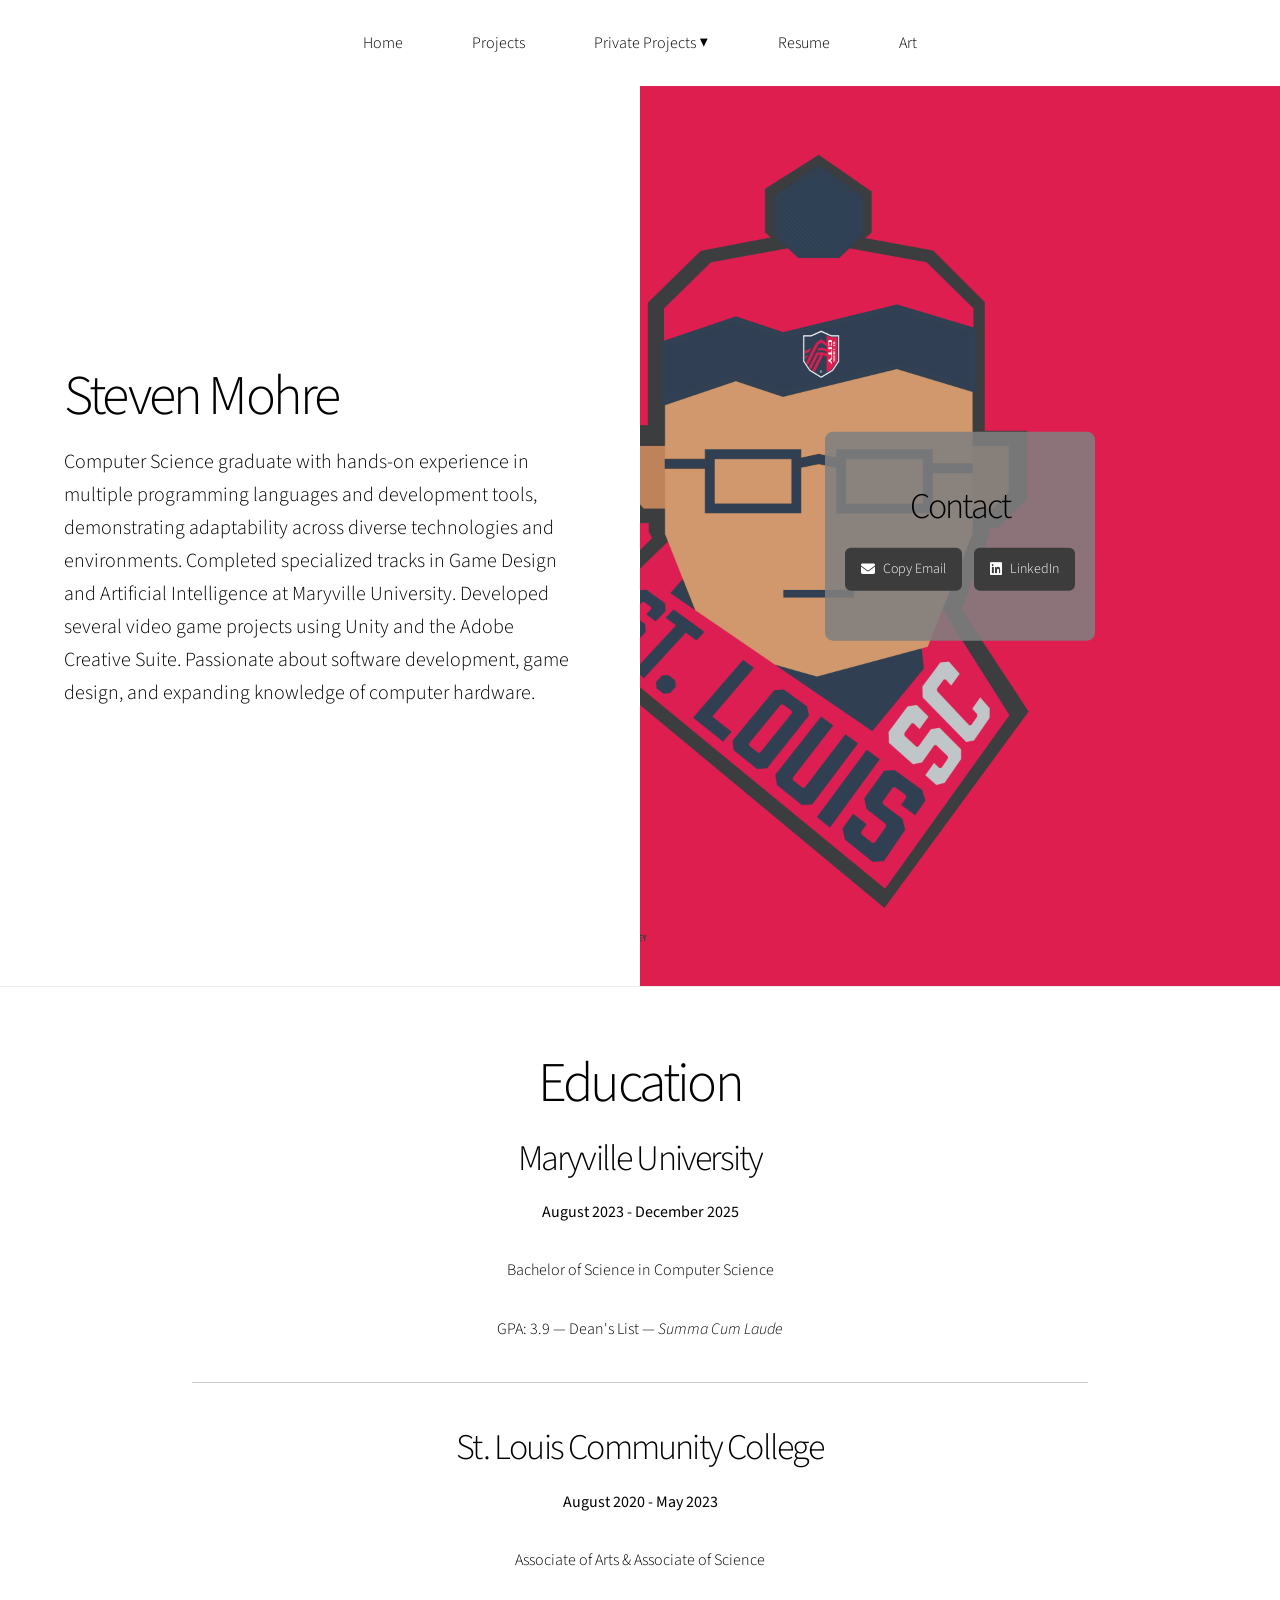
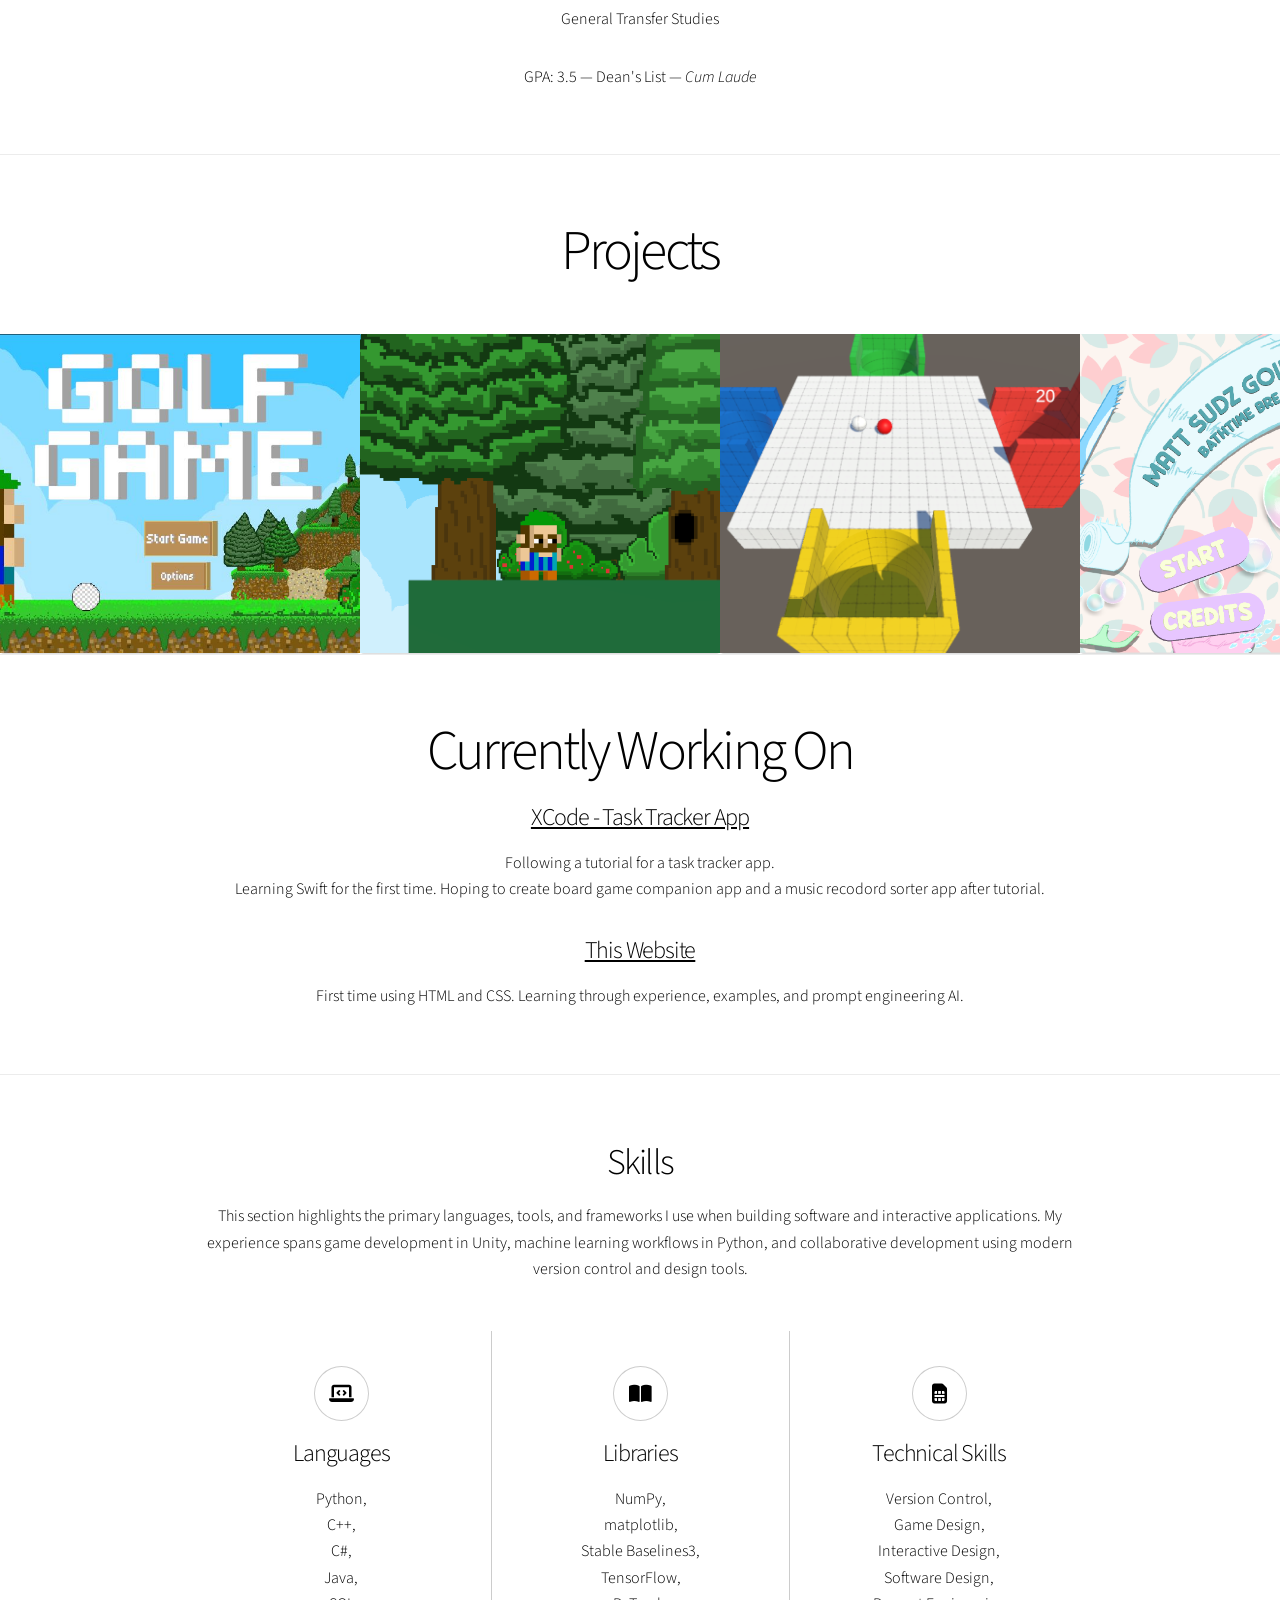
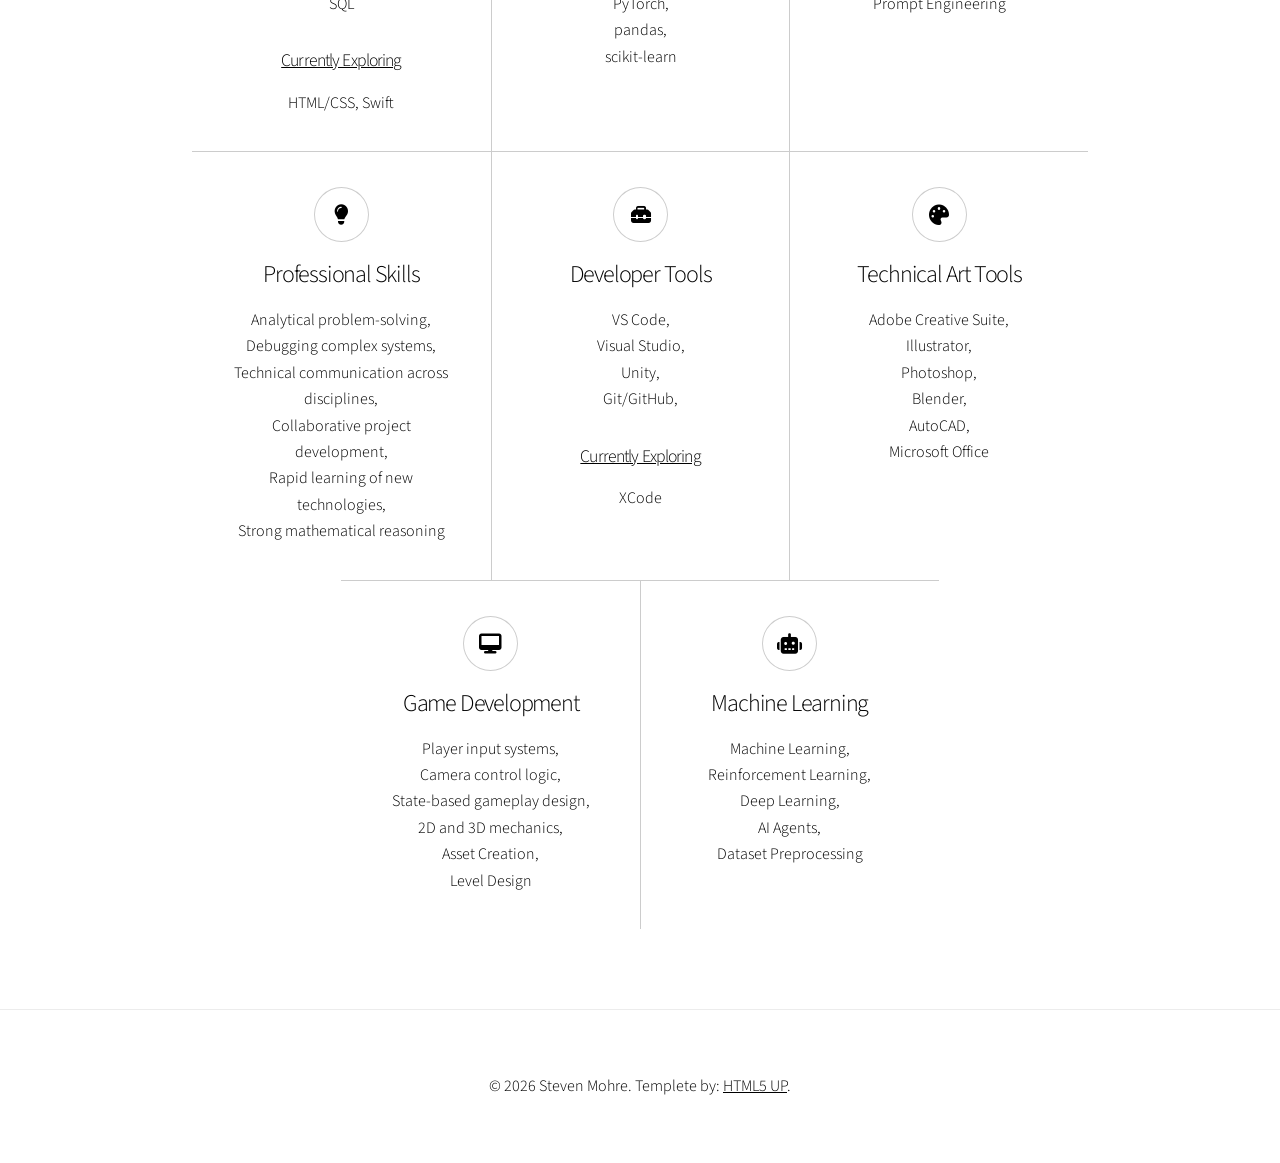
==== commit ce709983: "contact buttons fix" ====
--- a/index.html
+++ b/index.html
@@ -49,10 +49,20 @@
 							<img src="images/gallery/art/Self_Portrait.jpg" alt="" />
                             <div class="image-text">
 							    <h2>Contact</h2>
-                                <h3>
-                                    <a href="mailto:smohre3@gmail.com" class="icon style2 fa-envelope"><br>smohre3@gmail.com</a>
-                                </h3>
-                                
+								<div class="contact-buttons">
+
+									<a id="copyEmailBtn" class="contact-button">
+										<i class="fa-solid fa-envelope"></i>
+										Copy Email
+									</a>
+
+									<a class="contact-button" 
+										href="https://www.linkedin.com/in/stevenmohre-compsci"  target="_blank">
+										<i class="fa-brands fa-linkedin"></i>
+										LinkedIn
+									</a>
+
+								</div>
 						    </div>
 						</div>
 					</section>
@@ -306,5 +316,30 @@
 			<script src="assets/js/util.js"></script>
 			<script src="assets/js/main.js"></script>
 
+		<script>
+		const email = "smohre3@gmail.com";
+
+		const btn = document.getElementById("copyEmailBtn");
+
+		btn.addEventListener("click", async function () {
+			try {
+			await navigator.clipboard.writeText(email);
+
+			const original = this.innerHTML;
+			this.innerHTML = '<i class="fa-solid fa-check"></i> Copied!';
+
+			setTimeout(() => {
+				this.innerHTML = original;
+			}, 1500);
+
+			} catch (err) {
+			this.innerHTML = '<i class="fa-solid fa-xmark"></i> Failed';
+			setTimeout(() => {
+				this.innerHTML = '<i class="fa-solid fa-envelope"></i> Copy Email';
+			}, 1500);
+			}
+		});
+		</script>	
+
 	</body>
 </html>
--- a/assets/css/main.css
+++ b/assets/css/main.css
@@ -2692,7 +2692,7 @@
 	}
 
 	.image-text {
-    background: rgba(127, 127, 127, 0.801);
+    background: rgba(127, 127, 127, 0.875);
     padding: 50px 20px;
     border-radius: 8px;
 	}
@@ -2827,6 +2827,69 @@
 
     text-decoration: none;
 }
+
+.download-button {
+    display: block;
+    width: fit-content;
+    margin: 10px auto;
+    padding: 10px 16px;
+    background-color: #222;
+    color: white;
+    text-decoration: none;
+    border-radius: 6px;
+    font-size: 14px;
+    transition: 0.2s ease;
+}
+
+.download-button:hover {
+    background-color: #444;
+}
+
+.contact-buttons {
+    display: flex;
+    gap: 12px;
+    margin-top: 10px;
+    flex-wrap: wrap;
+}
+
+/* Base button style */
+.contact-button {
+    display: inline-flex;
+    align-items: center;
+    gap: 8px;
+
+    padding: 10px 16px;
+    background-color: #3c3c3c;
+    color: white;
+
+    border: none;
+    border-radius: 6px;
+
+    font-size: 14px;
+    cursor: pointer;
+    text-decoration: none;
+
+    transition: all 0.2s ease;
+    transform: translateY(0);
+}
+
+/* Hover animation */
+.contact-button:hover {
+    background-color: #7e7e7e;
+    transform: translateY(-3px);
+}
+
+/* Icon animation */
+.contact-button i {
+    transition: transform 0.2s ease;
+}
+
+/* Icon wiggle on hover */
+.contact-button:hover i {
+    transform: scale(1.2) rotate(-5deg);
+}
+
+
 
 
 
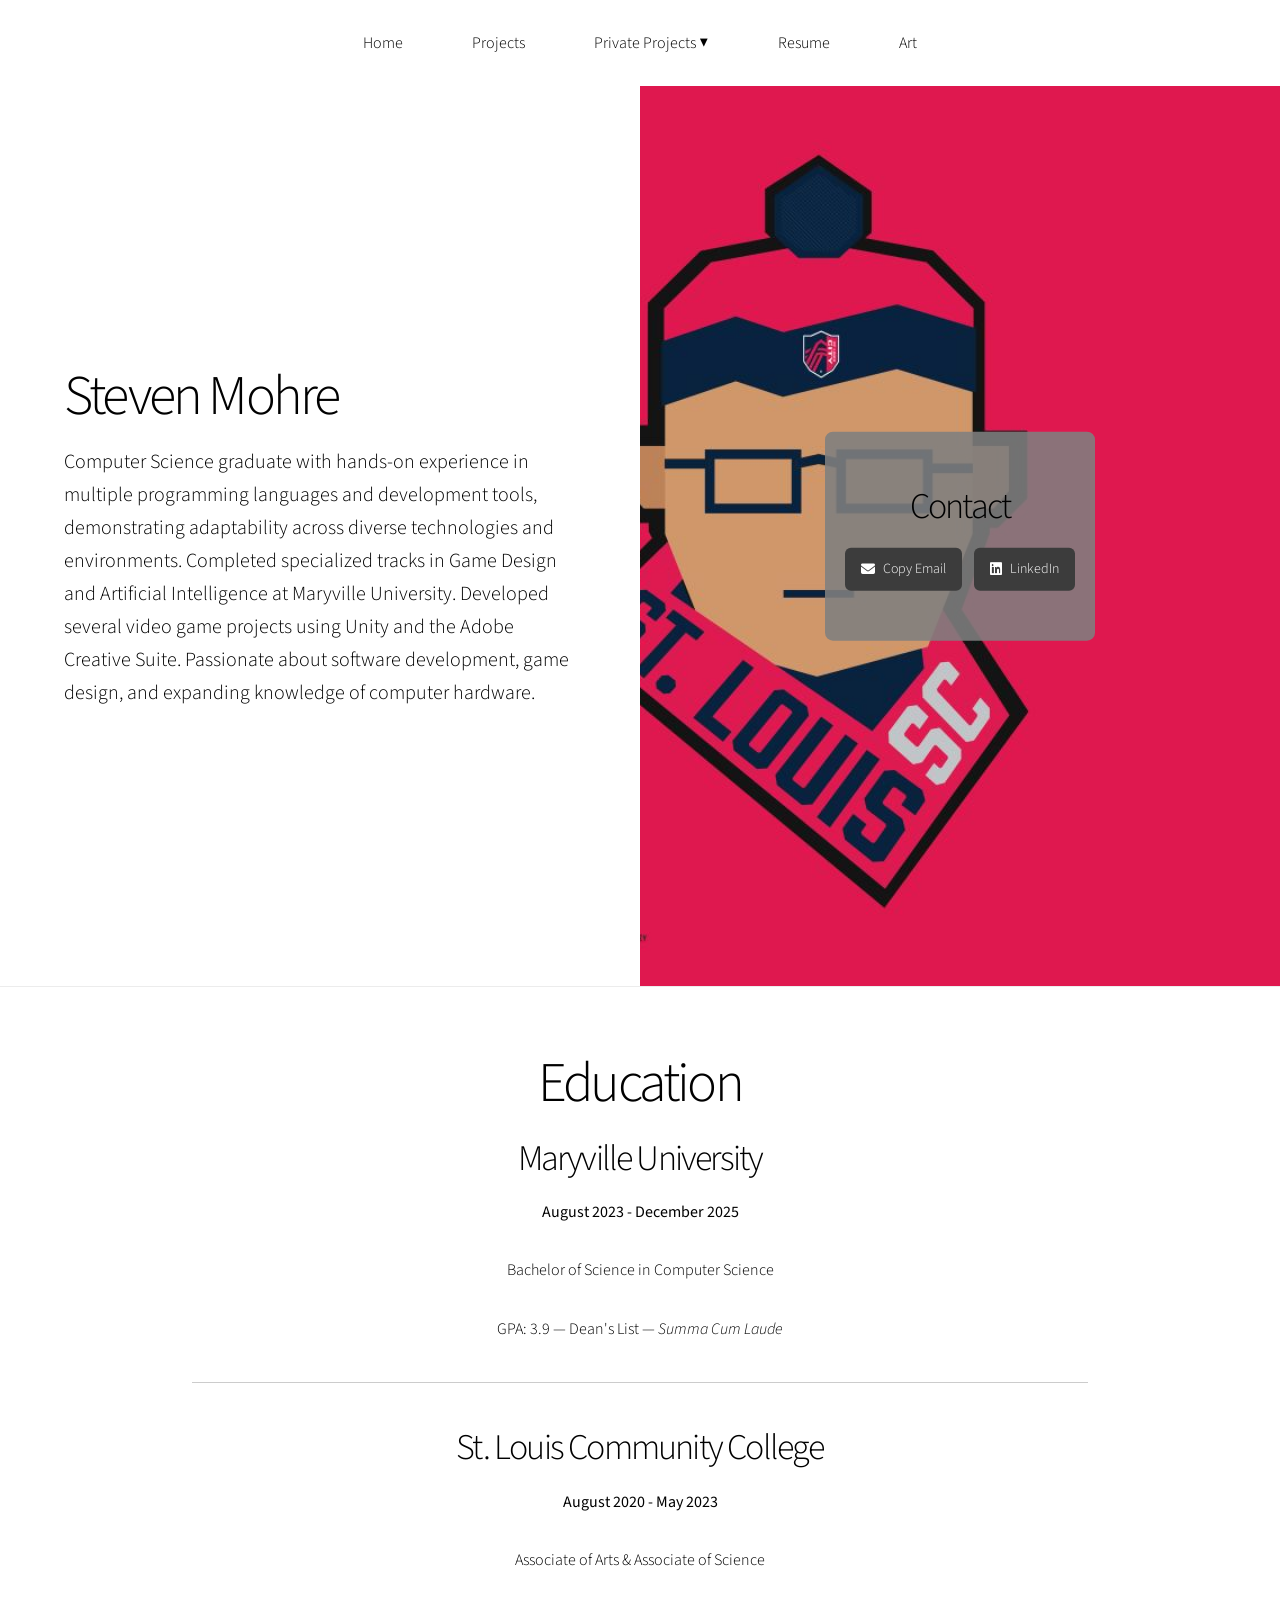
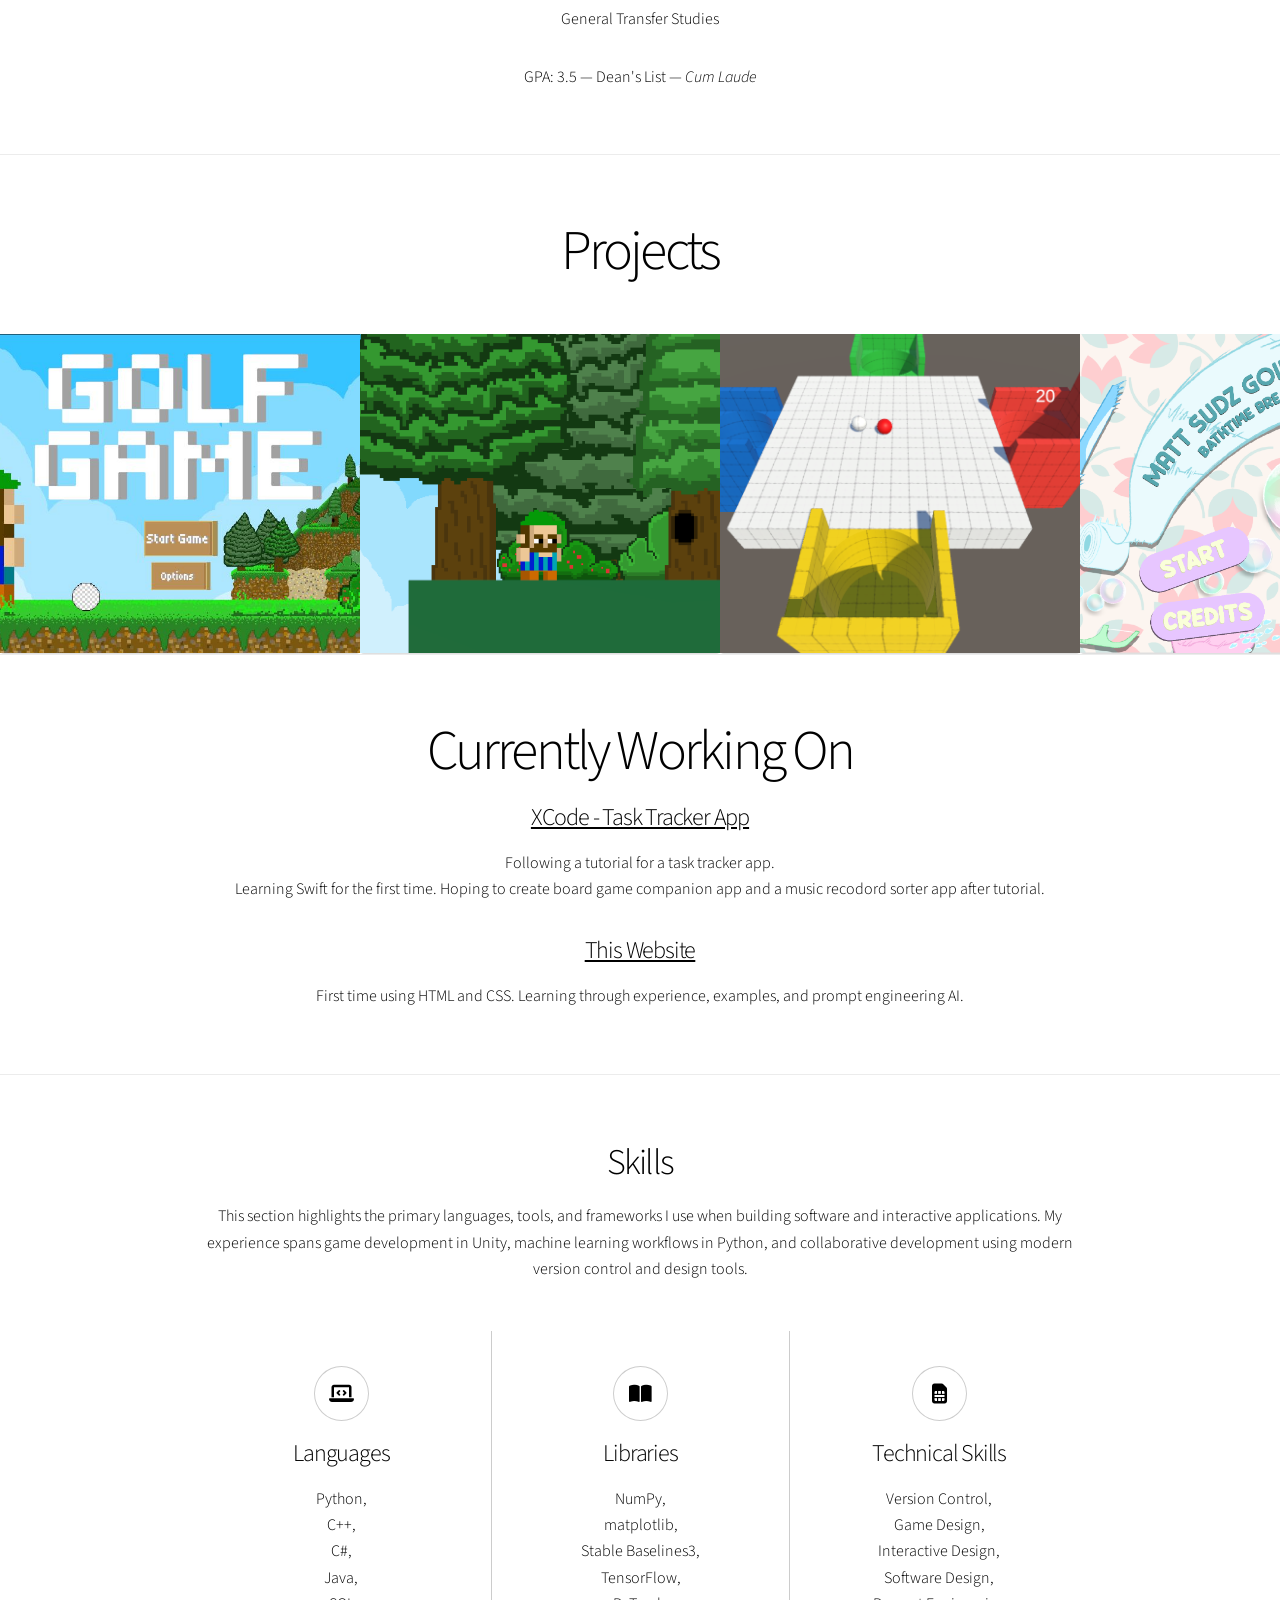
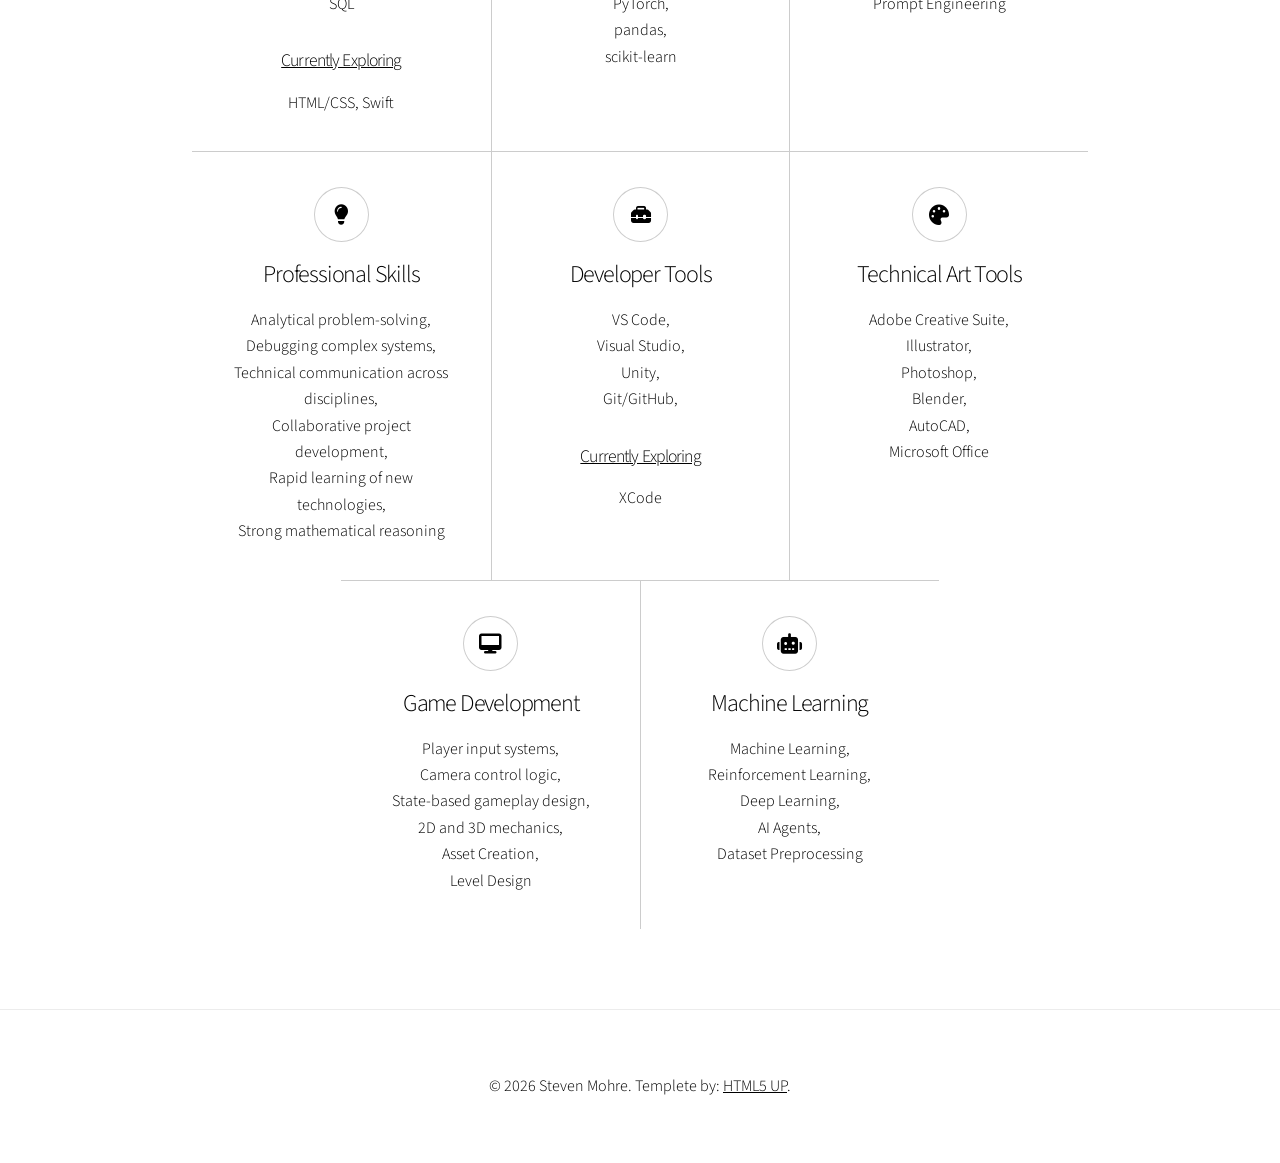
==== commit e251c999: "Image and speed fix" ====
--- a/index.html
+++ b/index.html
@@ -46,7 +46,7 @@
 							<p class="major">Computer Science graduate with hands-on experience in multiple programming languages and development tools, demonstrating adaptability across diverse technologies and environments. Completed specialized tracks in Game Design and Artificial Intelligence at Maryville University. Developed several video game projects using Unity and the Adobe Creative Suite. Passionate about software development, game design, and expanding knowledge of computer hardware.</p>
 						</div>
 						<div class="image">
-							<img src="images/gallery/art/Self_Portrait.jpg" alt="" />
+							<img src="images/gallery/art/Self_Portrait_2.jpg" loading="lazy" alt="" />
                             <div class="image-text">
 							    <h2>Contact</h2>
 								<div class="contact-buttons">
@@ -99,7 +99,7 @@
 						</div>
 						<div class="gallery style2 medium lightbox onscroll-fade-in">
 							<article>
-								<a href="images/gallery/thumbs/Golf_Game_Title.jpg" class="image">
+								<a href="images/gallery/thumbs/Golf_Game_Title.jpg" loading="lazy" class="image">
 									<img src="images/gallery/thumbs/Golf_Game_Title.jpg" alt="" />
 								</a>
 								<div class="caption">
@@ -111,7 +111,7 @@
 								</div>
 							</article>
 							<article>
-								<a href="images/gallery/fulls/2D3D_Basic.png" class="image">
+								<a href="images/gallery/fulls/2D3D_Basic.png" loading="lazy" class="image">
 									<img src="images/gallery/thumbs/2D3D_Basic.png" alt="" />
 								</a>
 								<div class="caption">
@@ -123,7 +123,7 @@
 								</div>
 							</article>
 							<article>
-								<a href="images/gallery/fulls/Capstone_01.png" class="image">
+								<a href="images/gallery/fulls/Capstone_01.png" loading="lazy" class="image">
 									<img src="images/gallery/thumbs/Capstone_01.png" alt="" />
 								</a>
 								<div class="caption">
@@ -138,7 +138,7 @@
 								</div>
 							</article>
 							<article>
-								<a href="images/gallery/fulls/Game_Jam.png" class="image">
+								<a href="images/gallery/fulls/Game_Jam.png" loading="lazy" class="image">
 									<img src="images/gallery/thumbs/Game_Jam.png" alt="" />
 								</a>
 								<div class="caption">
@@ -150,7 +150,7 @@
 								</div>
 							</article>
 							<article>
-								<a href="images/gallery/fulls/Office_Defense.png" class="image">
+								<a href="images/gallery/fulls/Office_Defense.png" loading="lazy" class="image">
 									<img src="images/gallery/thumbs/Office_Defense.png" alt="" />
 								</a>
 								<div class="caption">
@@ -162,7 +162,7 @@
 								</div>
 							</article>
 							<article>
-								<a href="images/gallery/art/Worlde_Bot_2.png" class="image">
+								<a href="images/gallery/art/Worlde_Bot_2.png" loading="lazy" class="image">
 									<img src="images/gallery/art/Worlde_Bot_2.png" alt="" />
 								</a>
 								<div class="caption">
@@ -308,13 +308,13 @@
 			</div>
 
 		<!-- Scripts -->
-			<script src="assets/js/jquery.min.js"></script>
-			<script src="assets/js/jquery.scrollex.min.js"></script>
-			<script src="assets/js/jquery.scrolly.min.js"></script>
-			<script src="assets/js/browser.min.js"></script>
-			<script src="assets/js/breakpoints.min.js"></script>
-			<script src="assets/js/util.js"></script>
-			<script src="assets/js/main.js"></script>
+			<script src="assets/js/jquery.min.js" defer></script>
+			<script src="assets/js/jquery.scrollex.min.js" defer></script>
+			<script src="assets/js/jquery.scrolly.min.js" defer></script>
+			<script src="assets/js/browser.min.js" defer></script>
+			<script src="assets/js/breakpoints.min.js" defer></script>
+			<script src="assets/js/util.js" defer></script>
+			<script src="assets/js/main.js" defer></script>
 
 		<script>
 		const email = "smohre3@gmail.com";
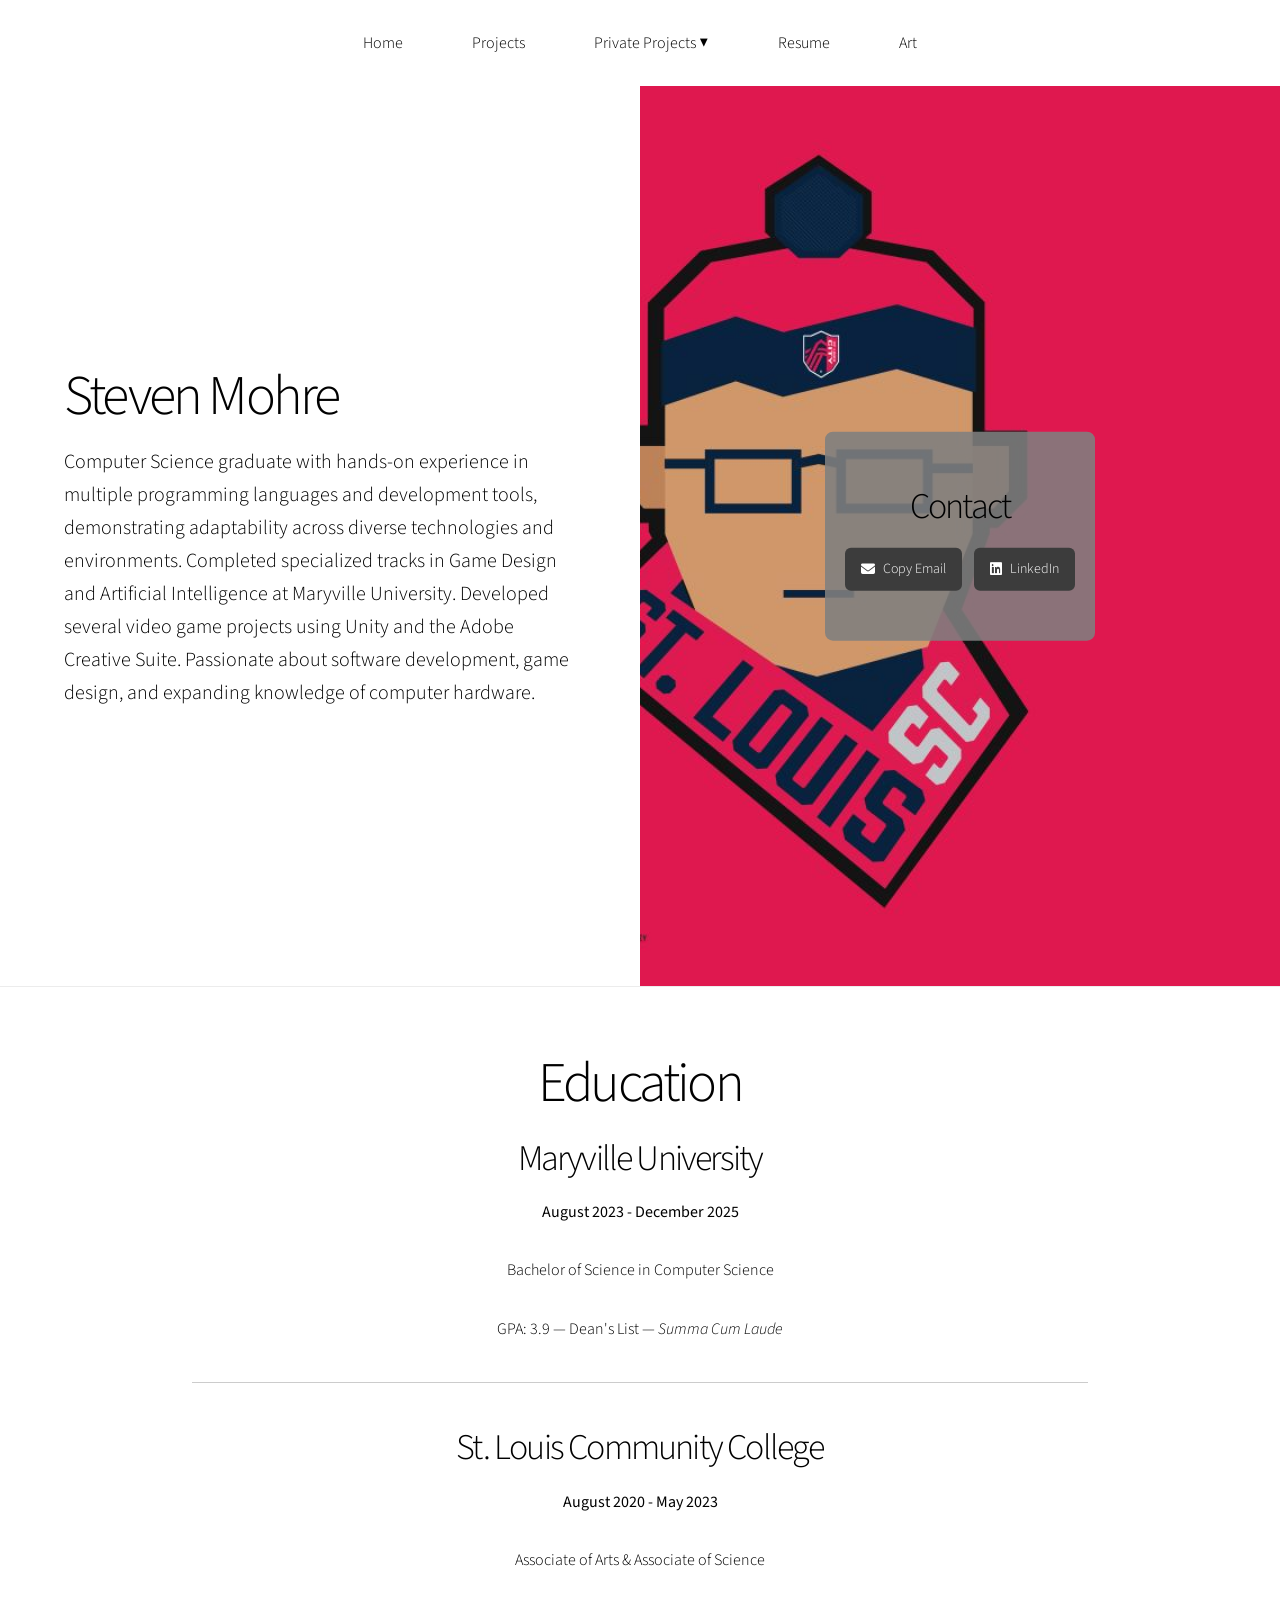
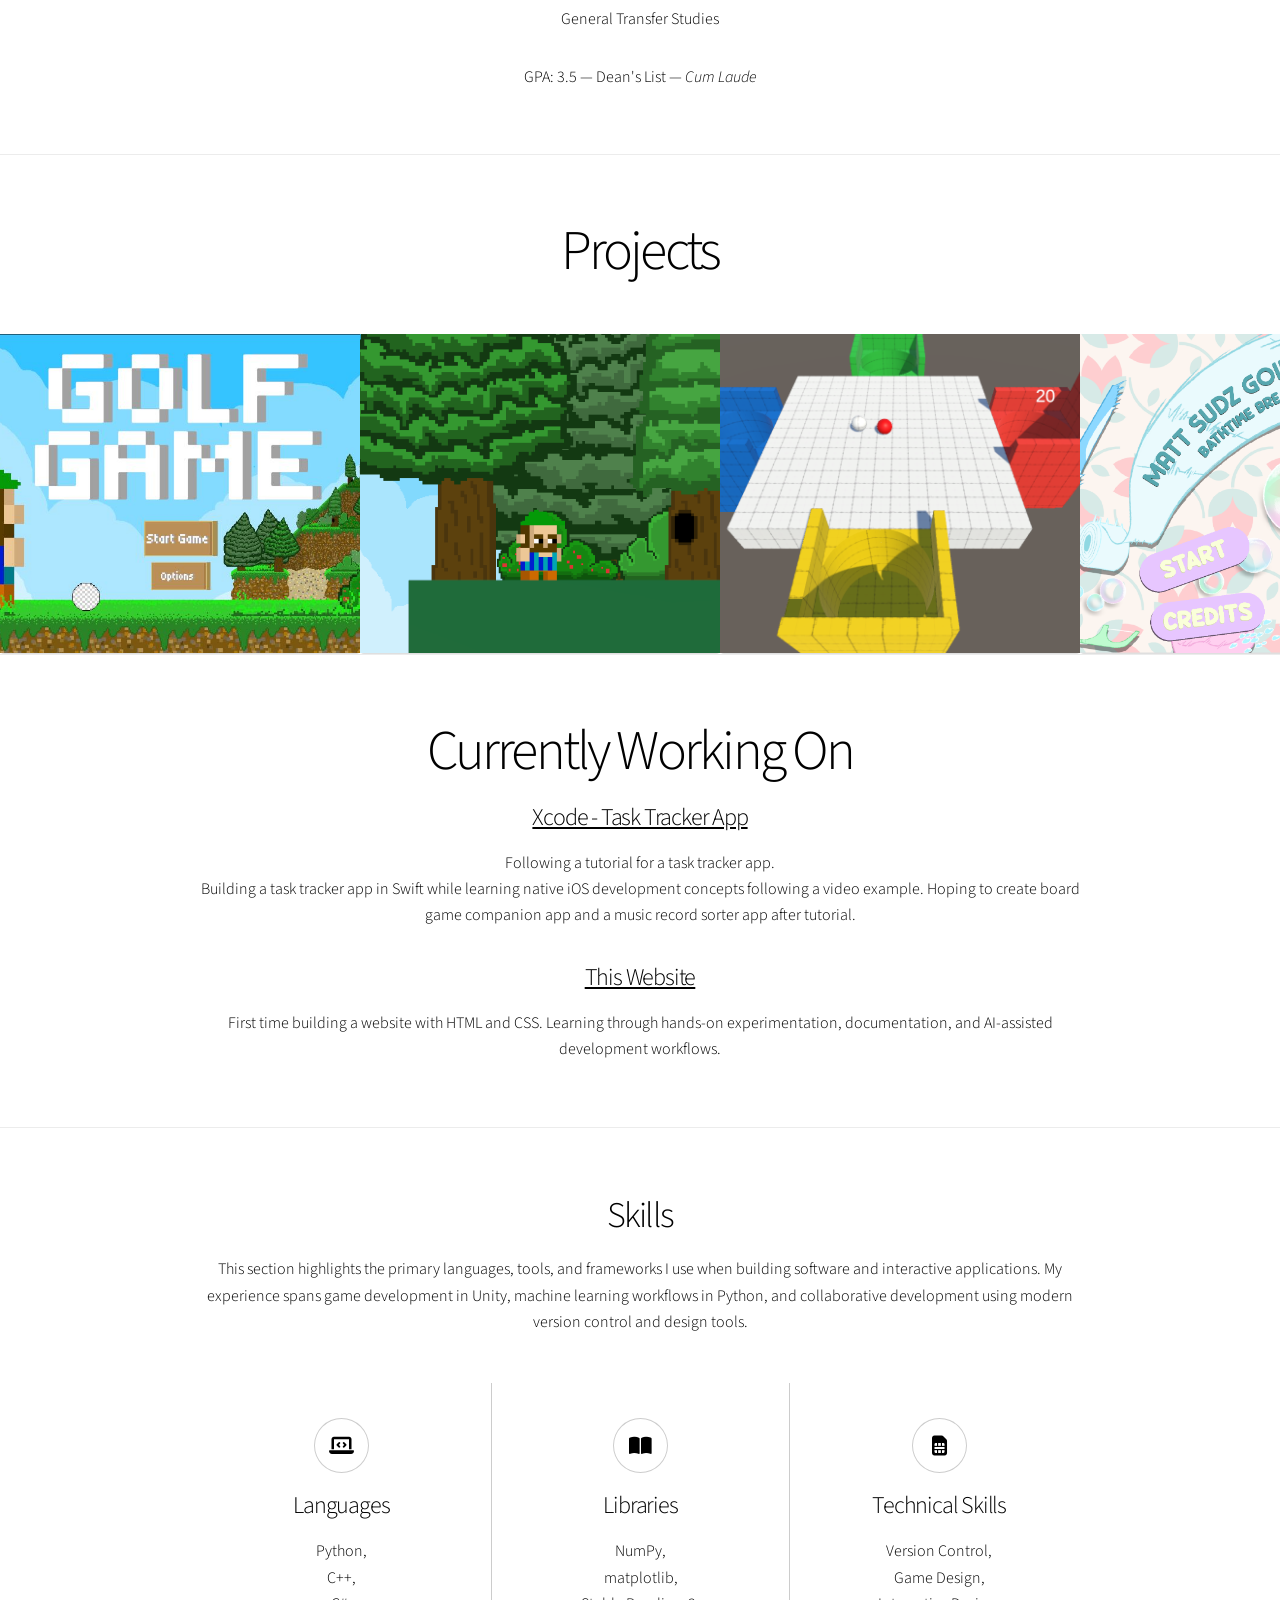
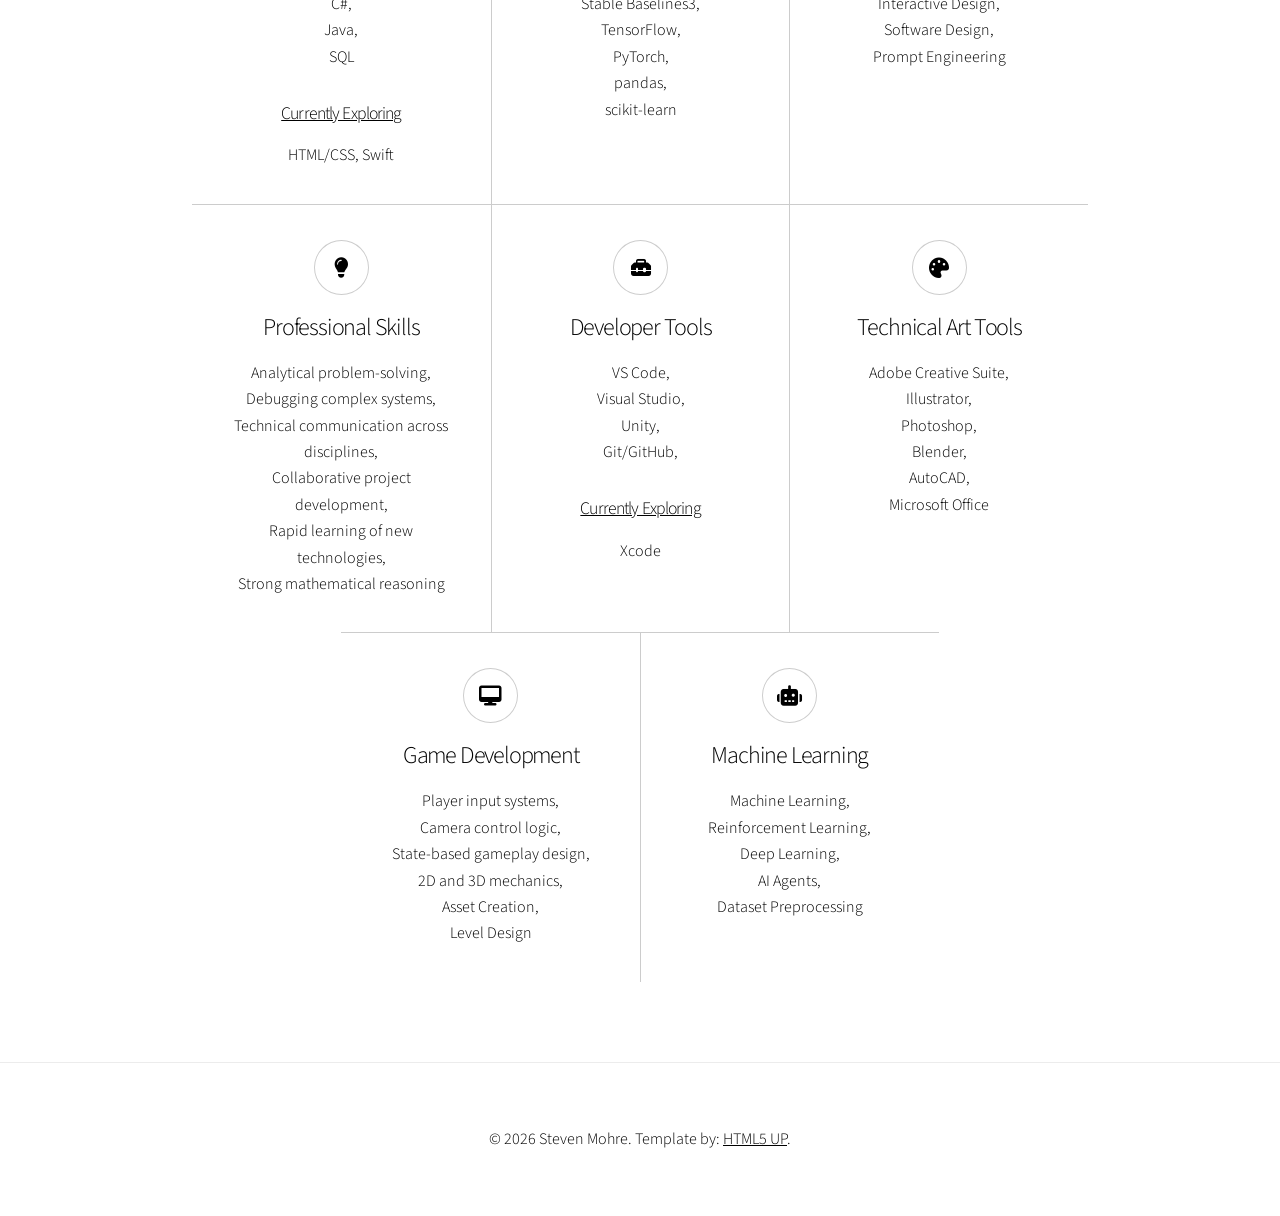
==== commit 9491d729: "Website V1.0 First deployment of website to live Github pages." ====
--- a/index.html
+++ b/index.html
@@ -4,7 +4,7 @@
 	html5up.net | @ajlkn
 	Free for personal and commercial use under the CCA 3.0 license (html5up.net/license)
 -->
-<html>
+<html lang="en">
 	<head>
 		<title>Steven Portfolio</title>
 		<meta charset="utf-8" />
@@ -13,29 +13,29 @@
 		<noscript><link rel="stylesheet" href="assets/css/noscript.css" /></noscript>
         <link rel="stylesheet" href="https://cdnjs.cloudflare.com/ajax/libs/font-awesome/6.5.0/css/all.min.css">
 	</head>
-	
-	<header class="nav-container">
-
-		<a class="nav-button" href="index.html">Home</a>
-
-		<a class="nav-button" href="#Projects">Projects</a>
-
-		<div class="dropdown">
-			<a class="nav-button dropbtn">Private Projects ▼</a>
-
-			<div class="dropdown-content">
-				<a href="discord_bot.html">Discord Bot</a>
-				<a href="ai_sorting.html">AI Sorting Game</a>
+		
+	<body class="is-preload"> 
+		<header class="nav-container">
+
+			<a class="nav-button" href="index.html">Home</a>
+
+			<a class="nav-button" href="#Projects">Projects</a>
+
+			<div class="dropdown">
+				<a class="nav-button dropbtn">Private Projects ▼</a>
+
+				<div class="dropdown-content">
+					<a href="discord_bot.html">Discord Bot</a>
+					<a href="ai_sorting.html">AI Sorting Game</a>
+				</div>
 			</div>
-		</div>
-
-		<a class="nav-button" href="resume.html">Resume</a>
-
-		<a class="nav-button" href="art.html">Art</a>
-
-	</header>
+
+			<a class="nav-button" href="resume.html">Resume</a>
+
+			<a class="nav-button" href="art.html">Art</a>
+
+		</header>
 		
-	<body class="is-preload">
 		<!-- Wrapper -->
 			<div id="wrapper" class="divided">
 
@@ -43,7 +43,13 @@
 					<section class="banner style1 orient-left content-align-left image-position-right fullscreen onload-image-fade-in onload-content-fade-right">
 						<div class="content">
 							<h1>Steven Mohre</h1>
-							<p class="major">Computer Science graduate with hands-on experience in multiple programming languages and development tools, demonstrating adaptability across diverse technologies and environments. Completed specialized tracks in Game Design and Artificial Intelligence at Maryville University. Developed several video game projects using Unity and the Adobe Creative Suite. Passionate about software development, game design, and expanding knowledge of computer hardware.</p>
+							<p class="major">
+								Computer Science graduate with hands-on experience in multiple programming languages 
+								and development tools, demonstrating adaptability across diverse technologies and environments. 
+								Completed specialized tracks in Game Design and Artificial Intelligence at Maryville University. 
+								Developed several video game projects using Unity and the Adobe Creative Suite. 
+								Passionate about software development, game design, and expanding knowledge of computer hardware.
+							</p>
 						</div>
 						<div class="image">
 							<img src="images/gallery/art/Self_Portrait_2.jpg" loading="lazy" alt="" />
@@ -104,7 +110,10 @@
 								</a>
 								<div class="caption">
 									<h3>Unity Golf Game</h3>
-									<p>A physics based golf game with platforming mechanics created using Unity, Adobe Photoshop, C#, and Visual Studio Code.</p>
+									<p>
+										A physics based golf game with platforming mechanics created using Unity, 
+										Adobe Photoshop, C#, and Visual Studio Code.
+									</p>
 									<ul class="actions fixed">
 										<li><a href="https://smore1.itch.io/golf-game" class="button small">Play Game</a></li>
 									</ul>
@@ -116,7 +125,11 @@
 								</a>
 								<div class="caption">
 									<h3>Unity 2D/3D Game</h3>
-									<p>A coin collecting platformer with a dimensional shift mechanic (similar to Paper Mario) created using Unity, Adobe Photoshop, C#, and Visual Studio Code.</p>
+									<p>
+										A coin collecting platformer with a dimensional shift mechanic 
+										(similar to Paper Mario) created using Unity, Adobe Photoshop, C#, 
+										and Visual Studio Code.
+									</p>
 									<ul class="actions fixed">
 										<li><a href="https://smore1.itch.io/2d3d" class="button small">Play Game</a></li>
 									</ul>
@@ -131,7 +144,9 @@
 										Unity Ball Sorting Game<br>
 										Private
 									</h3>
-									<p>A ball sorting game with a trained AI to sort the balls into the correct bins. Created using Unity, C#, Visual Sudio Code, and MLAgents.</p>
+									<p>A ball sorting game with a trained AI to sort the balls into the correct bins. 
+										Created using Unity, C#, Visual Studio Code, and MLAgents.
+									</p>
 									<ul class="actions fixed">
 										<li><a href="ai_sorting.html" class="button small">More Info</a></li>
 									</ul>
@@ -143,7 +158,11 @@
 								</a>
 								<div class="caption">
 									<h3>Game Jam Auto-Runner</h3>
-									<p>Worked with a colligial team to create a game for the MGDC GGJ. Worked with the engineering team to create the menuing and some of the gameplay mechanics code.</p>
+									<p>
+										Worked with a collaborative team to create a game for the MGDC GGJ.
+										Worked with the engineering team to create the menuing 
+										and some of the gameplay mechanics code.
+									</p>
 									<ul class="actions fixed">
 										<li><a href="https://soobly.itch.io/matt-sudz-goin-ham-bathtime-breakout" class="button small">Play Game</a></li>
 									</ul>
@@ -155,7 +174,9 @@
 								</a>
 								<div class="caption">
 									<h3>Unity Space Invaders Game</h3>
-									<p>Worked with a colligial group to create a game for a project management course. Coded the menuing as well as the enemy movement.</p>
+									<p>Worked with a collegial group to create a game for a project management course. 
+										Coded the menuing as well as the enemy movement.
+									</p>
 									<ul class="actions fixed">
 										<li><a href="https://smore1.itch.io/office-defence" class="button small">Play Game</a></li>
 									</ul>
@@ -170,7 +191,10 @@
 										Discord Bot<br>
 										Private
 									</h3>
-									<p>Built a multi-command Discord bot using Python and discord.py with automated utilities, moderation features, custom games, and interactive server functionality.</p>
+									<p>
+										Built a multi-command Discord bot using Python and discord.py with automated utilities, 
+										moderation features, custom games, and interactive server functionality.
+									</p>
 									<ul class="actions fixed">
 										<li><a href="discord_bot.html" class="button small">More Info</a></li>
 									</ul>
@@ -181,13 +205,19 @@
 					<section class="wrapper style1 align-center">
 						<div class="inner">
 								<h1>Currently Working On</h1>
-								<h3><u>XCode - Task Tracker App</u></h3>
+								<h3><u>Xcode - Task Tracker App</u></h3>
 								<p>
 								Following a tutorial for a task tracker app.<br>
-								Learning Swift for the first time. Hoping to create board game companion app and a music recodord sorter app after tutorial.
+								Building a task tracker app in Swift while learning native iOS development 
+								concepts following a video example. Hoping to create board game companion app and 
+								a music record sorter app after tutorial.
 								</p>
 								<h3><u>This Website</u></h3>
-								<p>First time using HTML and CSS. Learning through experience, examples, and prompt engineering AI.</p>
+								<p>
+									First time building a website with HTML and CSS. 
+									Learning through hands-on experimentation, documentation, 
+									and AI-assisted development workflows.
+								</p>
 							</div>
 					</section>
 
@@ -196,7 +226,12 @@
 					<section class="wrapper style1 align-center">
 						<div class="inner">
 							<h2>Skills</h2>
-							<p>This section highlights the primary languages, tools, and frameworks I use when building software and interactive applications. My experience spans game development in Unity, machine learning workflows in Python, and collaborative development using modern version control and design tools.</p>
+							<p>
+								This section highlights the primary languages, tools, 
+								and frameworks I use when building software and interactive applications. 
+								My experience spans game development in Unity, machine learning workflows in Python, 
+								and collaborative development using modern version control and design tools.
+							</p>
 							<div class="items style1 medium onscroll-fade-in">
 								<section>
 									<span class="icon solid style2 major fa-laptop-code"></span>
@@ -257,7 +292,7 @@
 										Git/GitHub,<br>
 									</p>
 									<h4><u>Currently Exploring</u></h4>
-									<p>XCode</p>
+									<p>Xcode</p>
 								</section>
 								<section>
 									<span class="icon solid style2 major fa-palette"></span>
@@ -301,7 +336,7 @@
 				<!-- Footer -->
 					<footer class="wrapper style1 align-center">
 						<div class="inner">
-							<p>&copy; 2026 Steven Mohre. Templete by: <a href="https://html5up.net">HTML5 UP</a>.</p>
+							<p>&copy; 2026 Steven Mohre. Template by: <a href="https://html5up.net">HTML5 UP</a>.</p>
 						</div>
 					</footer>
 
@@ -317,7 +352,7 @@
 			<script src="assets/js/main.js" defer></script>
 
 		<script>
-		const email = "smohre3@gmail.com";
+		const email = "smohre3" + "@" + "gmail.com";
 
 		const btn = document.getElementById("copyEmailBtn");
 
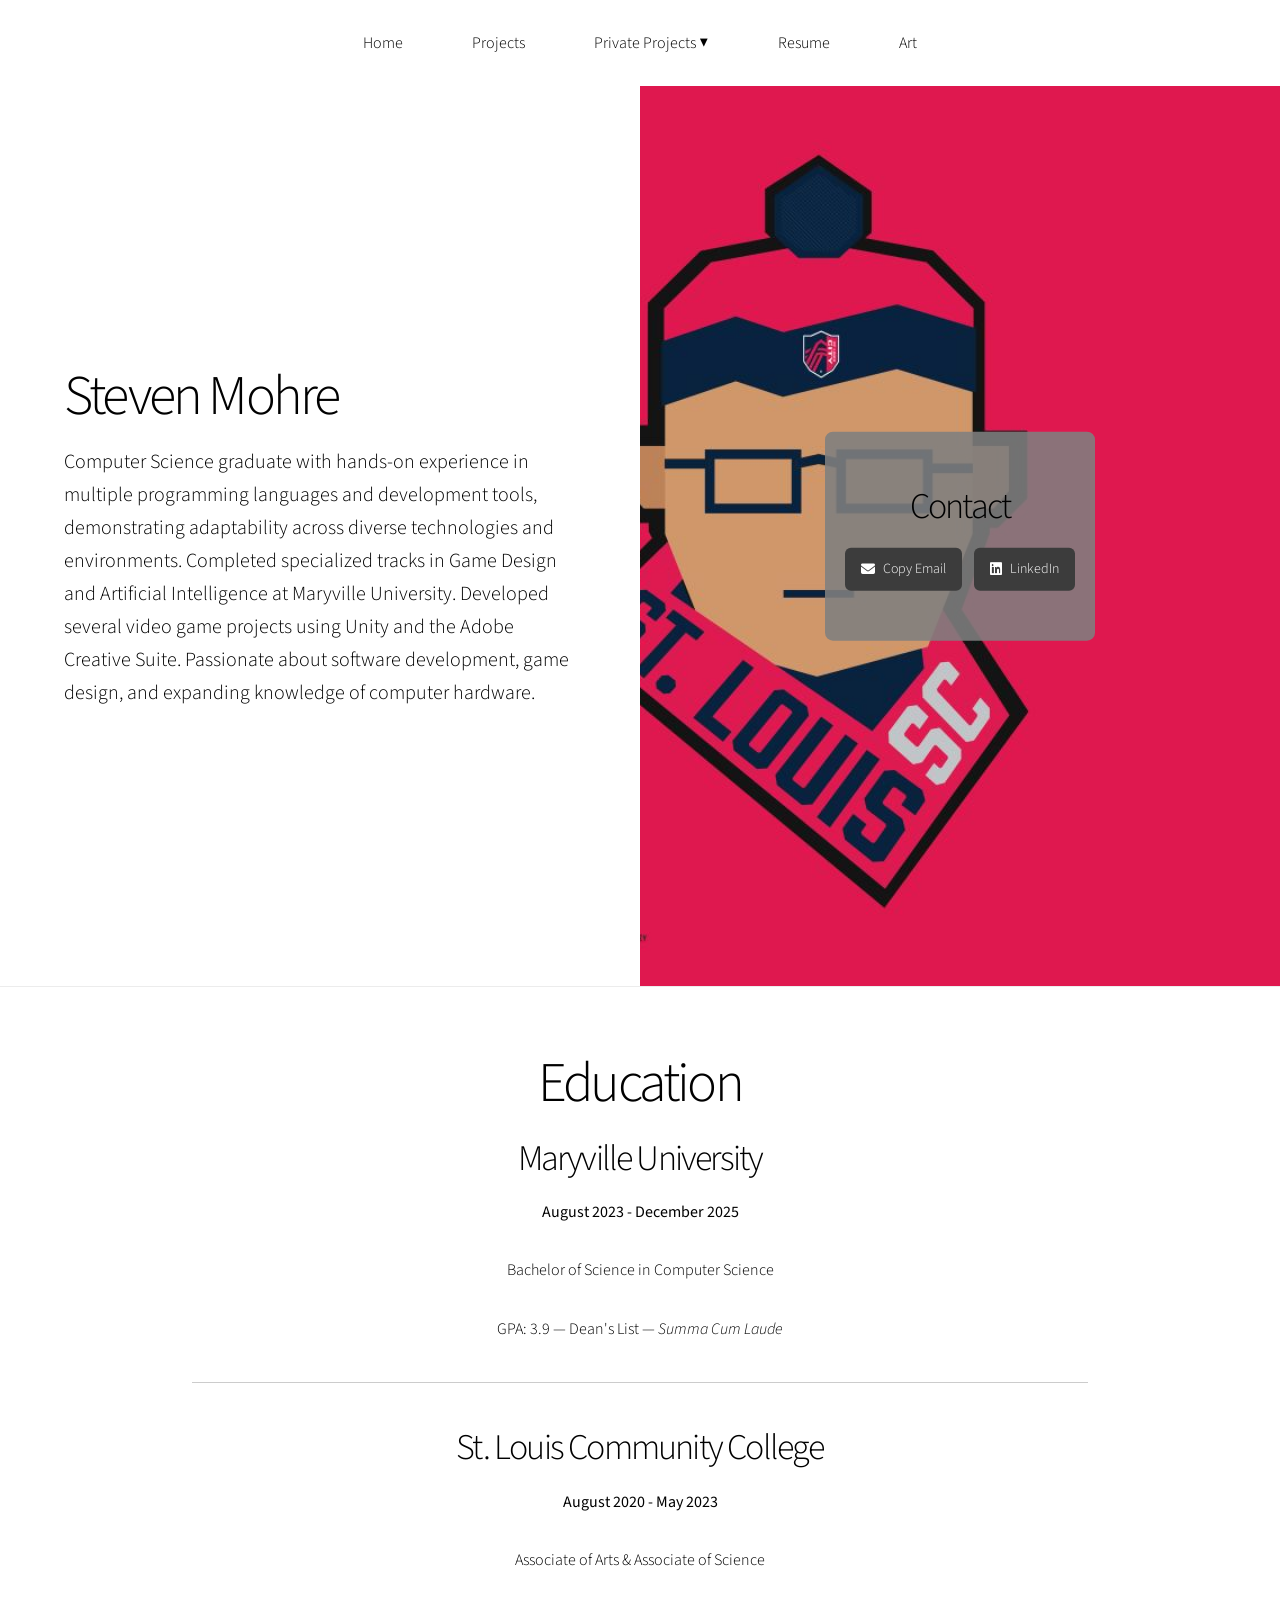
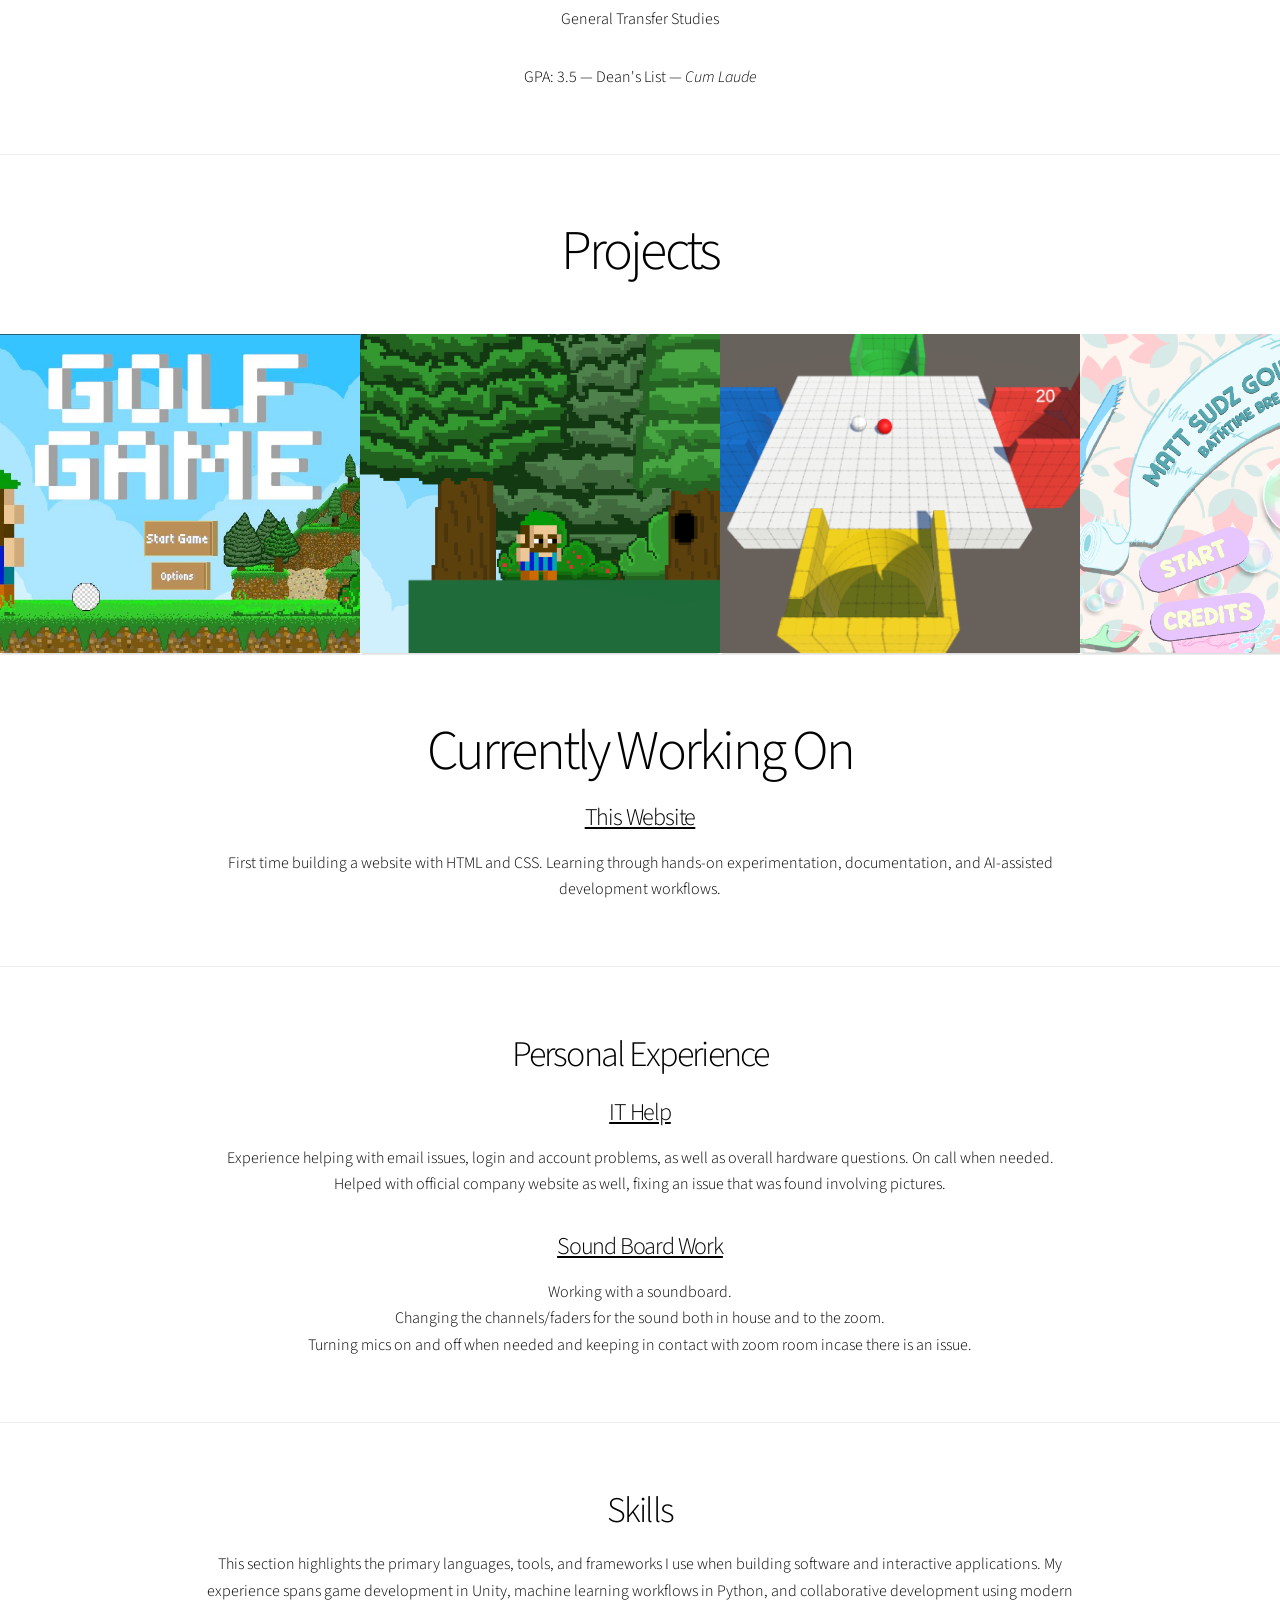
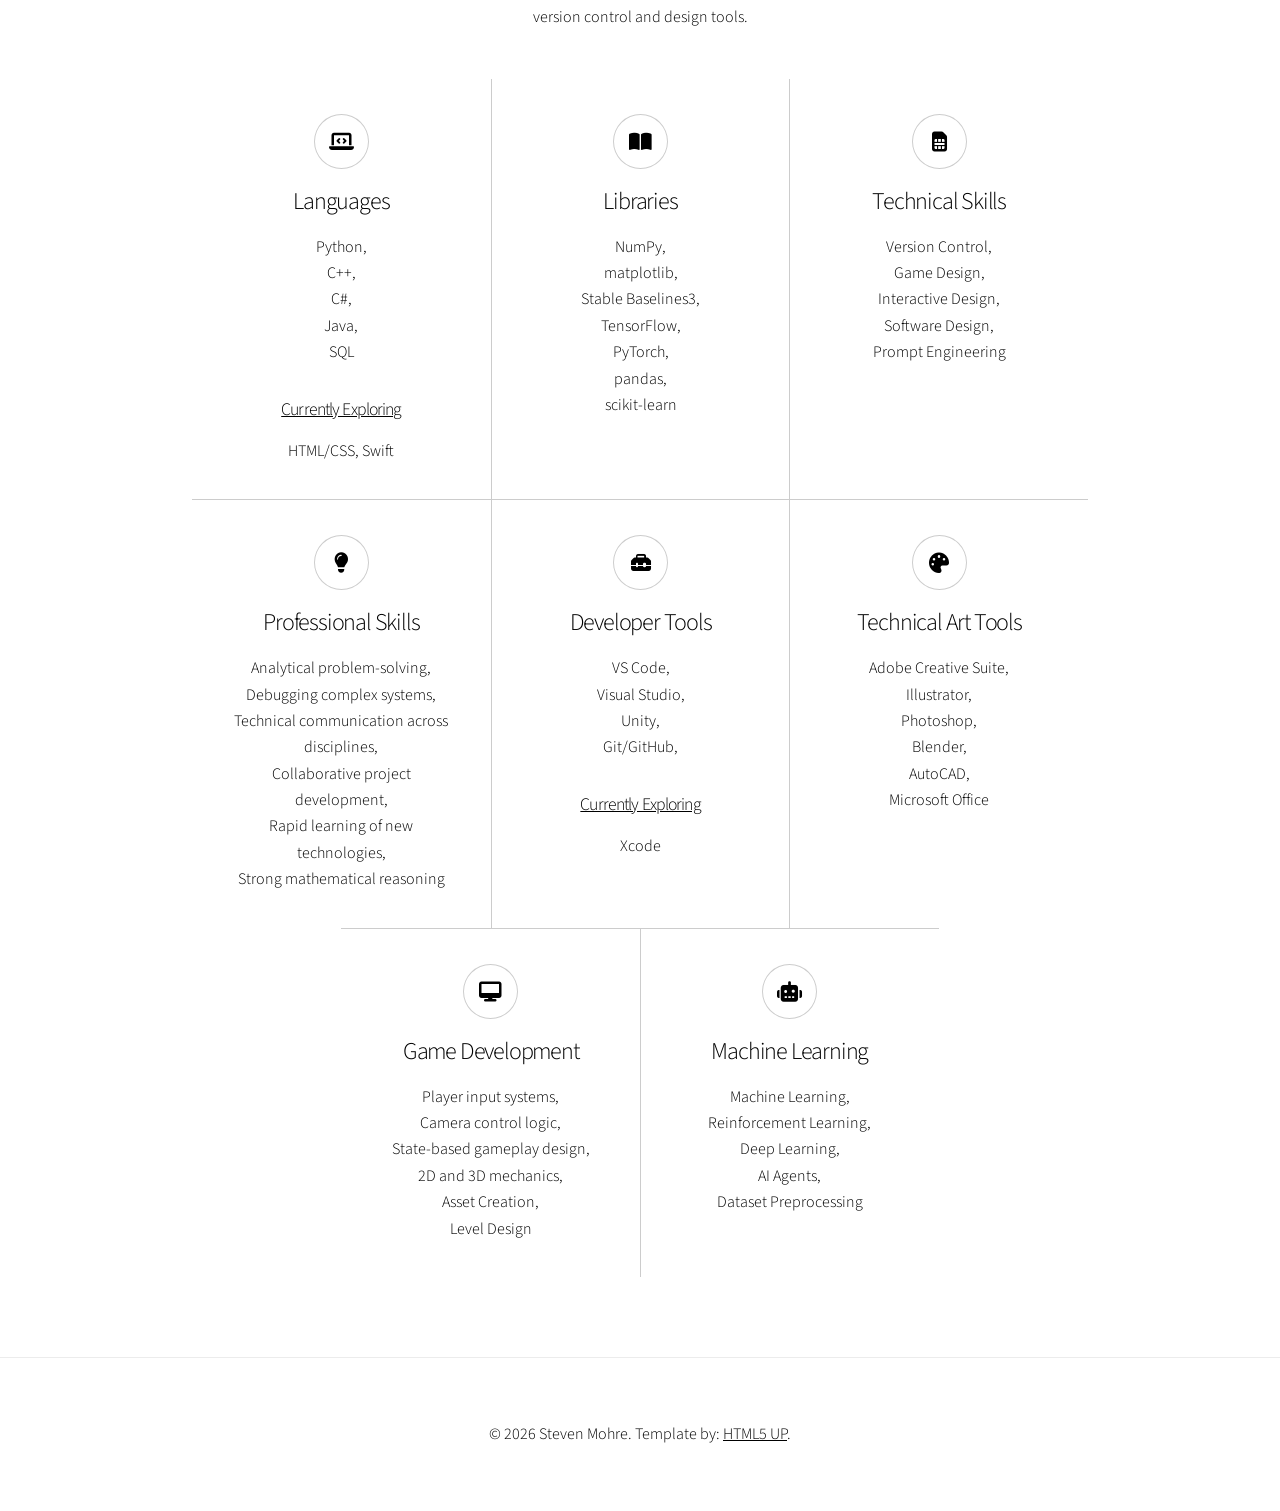
==== commit ff81315e: "Added Personal Experience" ====
--- a/index.html
+++ b/index.html
@@ -205,18 +205,29 @@
 					<section class="wrapper style1 align-center">
 						<div class="inner">
 								<h1>Currently Working On</h1>
-								<h3><u>Xcode - Task Tracker App</u></h3>
-								<p>
-								Following a tutorial for a task tracker app.<br>
-								Building a task tracker app in Swift while learning native iOS development 
-								concepts following a video example. Hoping to create board game companion app and 
-								a music record sorter app after tutorial.
-								</p>
 								<h3><u>This Website</u></h3>
 								<p>
 									First time building a website with HTML and CSS. 
 									Learning through hands-on experimentation, documentation, 
 									and AI-assisted development workflows.
+								</p>
+							</div>
+					</section>
+
+					<section class="wrapper style1 align-center">
+						<div class="inner">
+								<h2>Personal Experience</h2>
+								<h3><u>IT Help</u></h3>
+								<p>
+									Experience helping with email issues, login and account problems,
+									as well as overall hardware questions. On call when needed. <br>
+									Helped with official company website as well, fixing an issue that was found involving pictures.
+								</p>
+								<h3><u>Sound Board Work</u></h3>
+								<p>
+									Working with a soundboard.<br>
+									Changing the channels/faders for the sound both in house and to the zoom. <br>
+									Turning mics on and off when needed and keeping in contact with zoom room incase there is an issue.
 								</p>
 							</div>
 					</section>
